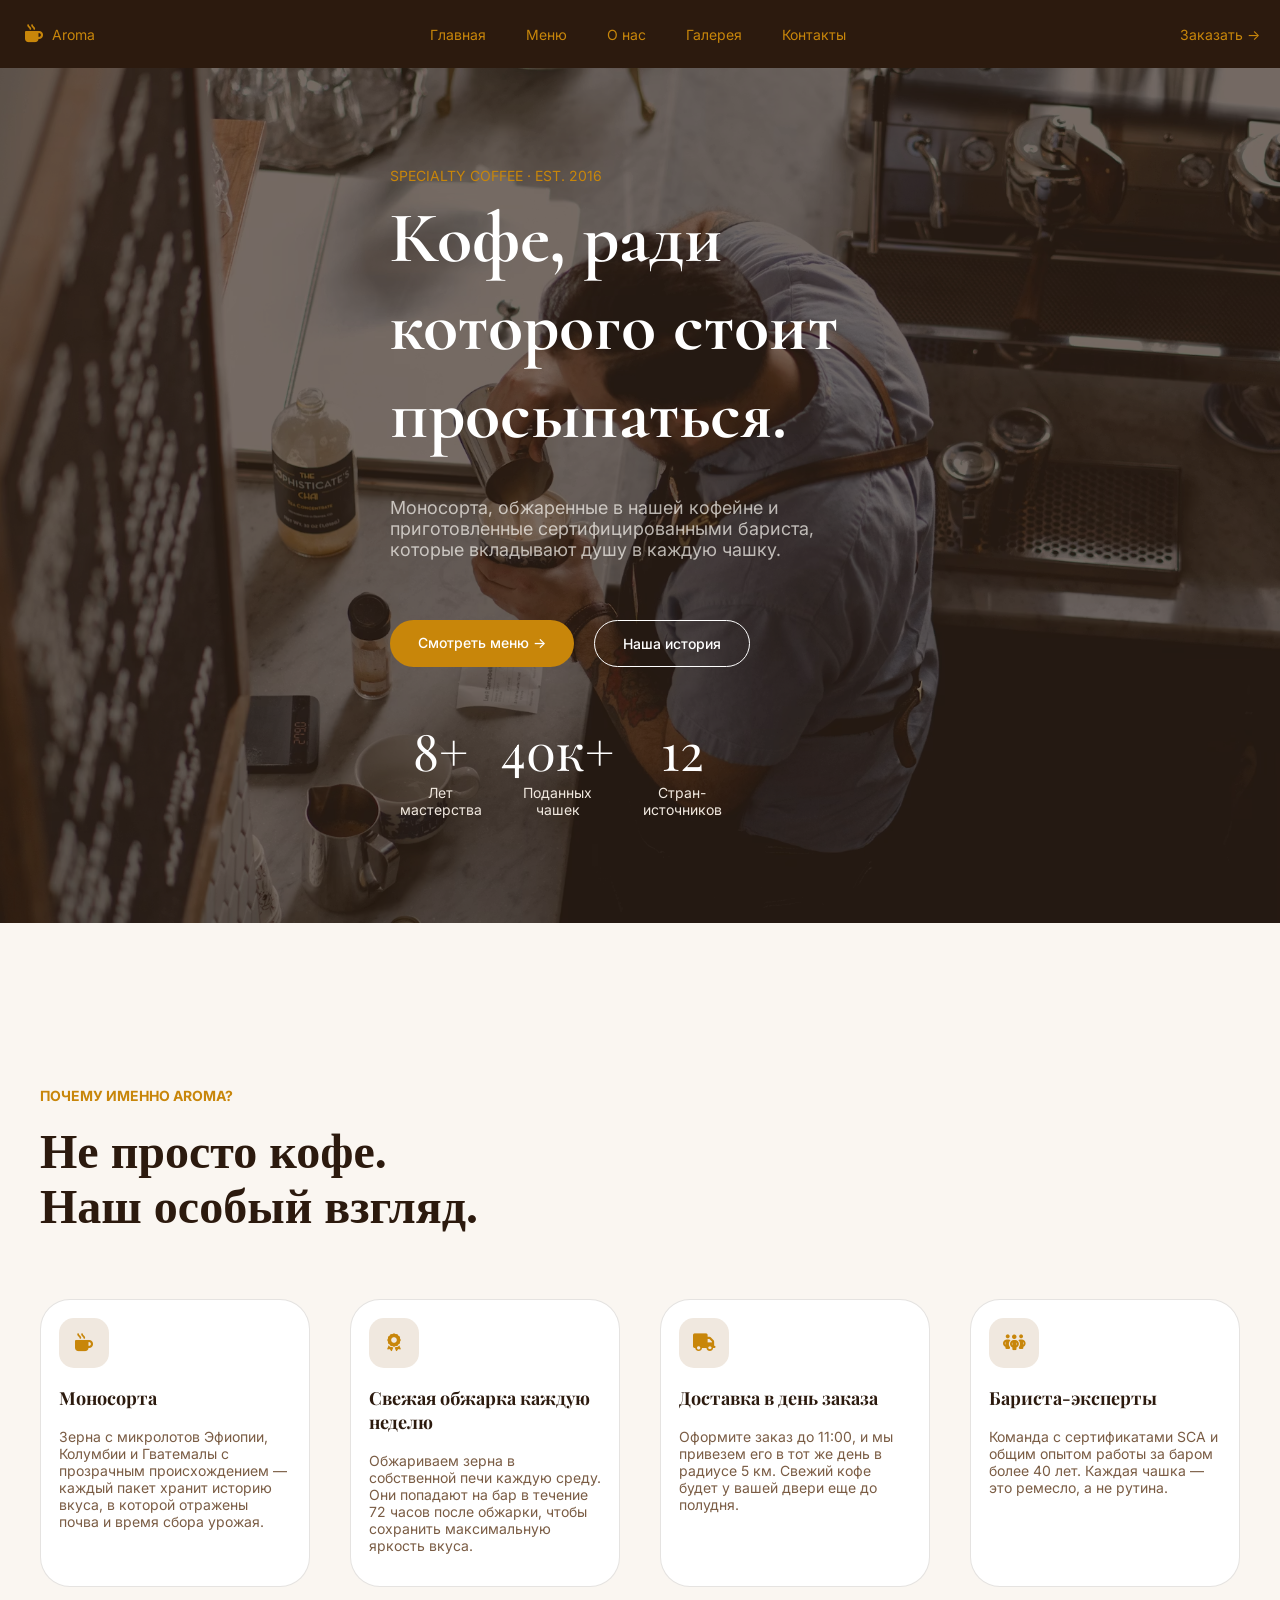
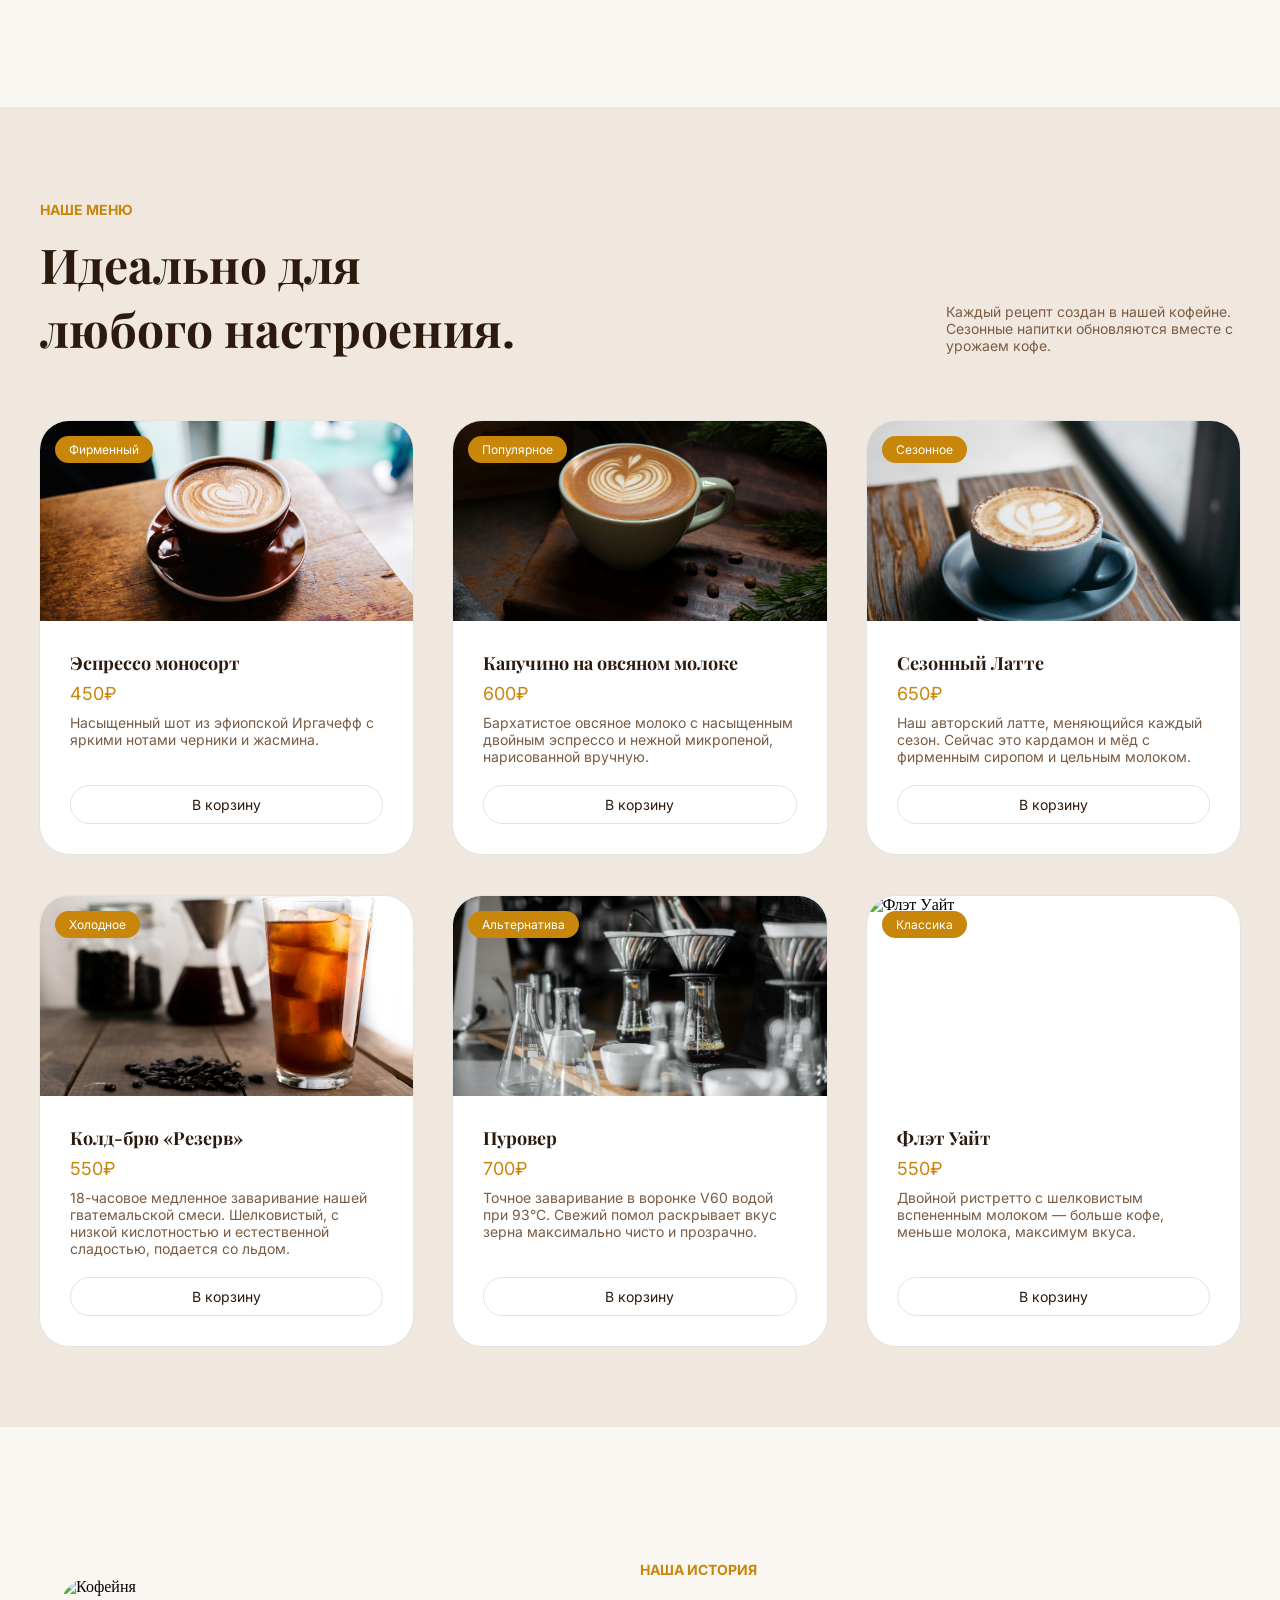
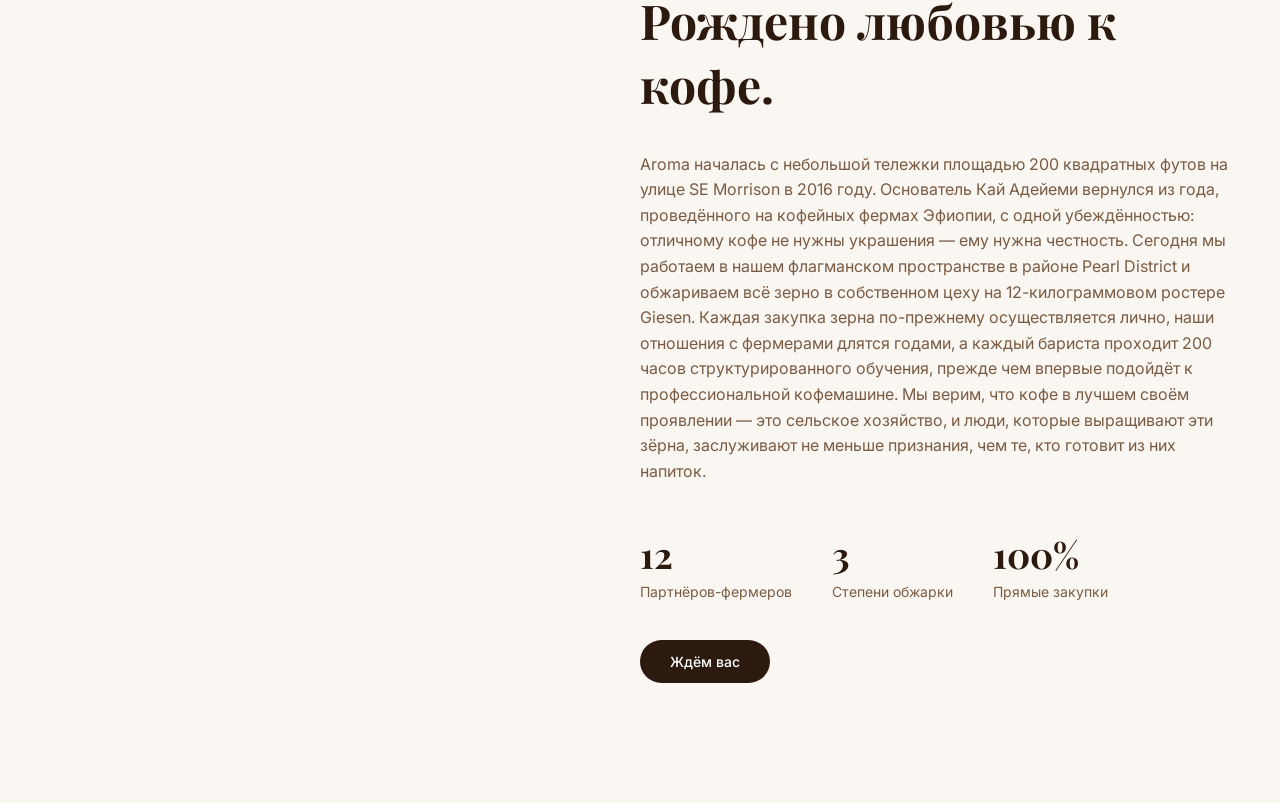
==== module-1-landing/index.html @ 9a6e432a "feat: добавить секцию 'Наша история' с фото кофейни и статистикой" ====
<!DOCTYPE html>
<html lang="ru">

<head>
    <meta charset="UTF-8">
    <meta name="viewport" content="width=device-width, initial-scale=1.0">
    <title>Aroma Coffee</title>
    <link rel="stylesheet" href="css/style.css">
    <link rel="stylesheet" href="https://cdnjs.cloudflare.com/ajax/libs/font-awesome/6.4.0/css/all.min.css">
</head>

<body>
    <header class="header">
        <div class="container">
            <div class="icone">
                <a href="#home" class="logo"><i class="fa-solid fa-mug-hot"> </i> Aroma</a>
            </div>
            <nav class="nav">
                <a href="#home">Главная</a>
                <a href="#menu">Меню</a>
                <a href="#about">О нас</a>
                <a href="#gallery">Галерея</a>
                <a href="#contact">Контакты</a>
            </nav>
            <a href="#order" class="btn">Заказать → </a>
        </div>
    </header>

    <section class="hero">
        <div class="hero_overlay"></div>
        <div class="hero_content">
            <p class="nomer">SPECIALTY COFFEE · EST. 2016</p>
            <h1 class="quote">Кофе, ради которого стоит просыпаться.</h1>
            <p class="history">Моносорта, обжаренные в нашей кофейне и приготовленные сертифицированными бариста,
                которые вкладывают душу в каждую чашку.</p>
            <div class="hero_buttons">
                <a href="#menu">Смотреть меню → </a>
                <a href="#about">Наша история</a>
            </div>
            <div class="hero_stats">
                <div class="stat_item">
                    <p class="stat_number">8+</p>
                    <p class="stat_text">Лет мастерства</p>
                </div>
                <div class="stat_item">
                    <p class="stat_number">40к+</p>
                    <p class="stat_text">Поданных чашек</p>
                </div>
                <div class="stat_item">
                    <p class="stat_number">12</p>
                    <p class="stat_text">Стран-источников</p>
                </div>
            </div>
        </div>
    </section>

    <section class="details">
        <div class="puns">
            <h3>Почему именно Aroma?</h3>
            <h1>Не просто кофе. Наш особый взгляд.</h1>
        </div>
        <div class="advantages">
            <div class="advantages_one">
                <div class="icon-wrapper">
                    <i class="fa-solid fa-mug-hot"></i>
                </div>
                <h3>Моносорта</h3>
                <p>Зерна с микролотов Эфиопии, Колумбии и Гватемалы с прозрачным происхождением — каждый пакет хранит
                    историю вкуса, в которой отражены почва и время сбора урожая.</p>
            </div>
            <div class="advantages_two">
                <div class="icon-wrapper">
                    <i class="fa-solid fa-award"></i>
                </div>
                <h3>Свежая обжарка каждую неделю</h3>
                <p>Обжариваем зерна в собственной печи каждую среду. Они попадают на бар в течение 72 часов после
                    обжарки, чтобы сохранить максимальную яркость вкуса.</p>
            </div>
            <div class="advantages_three">
                <div class="icon-wrapper">
                    <i class="fa-solid fa-truck"></i>
                </div>
                <h3>Доставка в день заказа</h3>
                <p>Оформите заказ до 11:00, и мы привезем его в тот же день в радиусе 5 км. Свежий кофе будет у вашей
                    двери еще до полудня.</p>
            </div>
            <div class="advantages_fourth">
                <div class="icon-wrapper">
                    <i class="fa-solid fa-people-group"></i>
                </div>
                <h3>Бариста-эксперты</h3>
                <p>Команда с сертификатами SCA и общим опытом работы за баром более 40 лет. Каждая чашка — это ремесло,
                    а не рутина.</p>
            </div>
        </div>
    </section>

    <section class="menu_section">
        <div class="menu_header">
            <div class="menu_title">
                <h3>Наше Меню</h3>
                <h1>Идеально для любого настроения.</h1>
            </div>
            <div class="menu_description">
                <p>Каждый рецепт создан в нашей кофейне. Сезонные напитки обновляются вместе с урожаем кофе.</p>
            </div>
        </div>

        <div class="menu_cards">
            <div class="menu_card">
                <div class="card_image">
                    <img src="images/jonas.jpg" alt="Эспрессо моносорт">
                    <span class="tag">Фирменный</span>
                </div>
                <div class="card_text">
                    <h3>Эспрессо моносорт</h3>
                    <p class="price">450₽</p>
                    <p class="description">Насыщенный шот из эфиопской Иргачефф с яркими нотами черники и жасмина.</p>
                    <button class="add-to-order">В корзину</button>
                </div>
            </div>

            <div class="menu_card">
                <div class="card_image">
                    <img src="images/unsplash.jpg" alt="Капучино на овсяном молоке">
                    <span class="tag">Популярное</span>
                </div>
                <div class="card_text">
                    <h3>Капучино на овсяном молоке</h3>
                    <p class="price">600₽</p>
                    <p class="description">Бархатистое овсяное молоко с насыщенным двойным эспрессо и нежной микропеной,
                        нарисованной вручную.</p>
                    <button class="add-to-order">В корзину</button>
                </div>
            </div>

            <div class="menu_card">
                <div class="card_image">
                    <img src="images/haydn-golden.jpg" alt="Латте">
                    <span class="tag">Сезонное</span>
                </div>
                <div class="card_text">
                    <h3>Сезонный Латте</h3>
                    <p class="price">650₽</p>
                    <p class="description">Наш авторский латте, меняющийся каждый сезон. Сейчас это кардамон и мёд с
                        фирменным сиропом и цельным молоком.</p>
                    <button class="add-to-order">В корзину</button>
                </div>
            </div>

            <div class="menu_card">
                <div class="card_image">
                    <img src="images/alexander-ross.jpg" alt="Колд-брю">
                    <span class="tag">Холодное</span>
                </div>
                <div class="card_text">
                    <h3>Колд-брю «Резерв»</h3>
                    <p class="price">550₽</p>
                    <p class="description">18-часовое медленное заваривание нашей гватемальской смеси. Шелковистый, с
                        низкой кислотностью и естественной сладостью, подается со льдом.</p>
                    <button class="add-to-order">В корзину</button>
                </div>
            </div>

            <div class="menu_card">
                <div class="card_image">
                    <img src="images/emma-waleij.jpg" alt="Пуровер">
                    <span class="tag">Альтернатива</span>
                </div>
                <div class="card_text">
                    <h3>Пуровер</h3>
                    <p class="price">700₽</p>
                    <p class="description">Точное заваривание в воронке V60 водой при 93°C. Свежий помол раскрывает вкус
                        зерна максимально чисто и прозрачно.</p>
                    <button class="add-to-order">В корзину</button>
                </div>
            </div>

            <div class="menu_card">
                <div class="card_image">
                    <img src="images/nathan-dumlao.jpg" alt="Флэт Уайт">
                    <span class="tag">Классика</span>
                </div>
                <div class="card_text">
                    <h3>Флэт Уайт</h3>
                    <p class="price">550₽</p>
                    <p class="description">Двойной ристретто с шелковистым вспененным молоком — больше кофе, меньше
                        молока, максимум вкуса.</p>
                    <button class="add-to-order">В корзину</button>
                </div>
            </div>
        </div>
    </section>
    <section class="about_us">
        <!-- Добавили обёртку container сюда -->
        <div class="container">
            <div class="coffee_shop_image">
                <img src="images/aurela.jpg" alt="Кофейня">
            </div>
            <div class="about_section">
                <div class="our_store">
                    <h3>Наша история</h3>
                    <h1>Рождено любовью к кофе.</h1>
                    <p>Aroma началась с небольшой тележки площадью 200 квадратных футов на улице SE Morrison в 2016
                        году. Основатель Кай Адейеми вернулся из года, проведённого на кофейных фермах Эфиопии, с одной
                        убеждённостью: отличному кофе не нужны украшения — ему нужна честность. Сегодня мы работаем в
                        нашем флагманском пространстве в районе Pearl District и обжариваем всё зерно в собственном цеху
                        на 12-килограммовом ростере Giesen. Каждая закупка зерна по-прежнему осуществляется лично, наши
                        отношения с фермерами длятся годами, а каждый бариста проходит 200 часов структурированного
                        обучения, прежде чем впервые подойдёт к профессиональной кофемашине. Мы верим, что кофе в лучшем
                        своём проявлении — это сельское хозяйство, и люди, которые выращивают эти зёрна, заслуживают не
                        меньше признания, чем те, кто готовит из них напиток.</p>
                </div>
                <div class="our_features">
                    <div class="features">
                        <p>12</p>
                        <p>Партнёров-фермеров</p>
                    </div>
                    <div class="features">
                        <p>3</p>
                        <p>Степени обжарки</p>
                    </div>
                    <div class="features">
                        <p>100%</p>
                        <p>Прямые закупки</p>
                    </div>
                </div>
                <div class="button_about">
                    <a href="#about">Ждём вас</a>
                </div>
            </div>
        </div> <!-- Закрыли container -->
    </section>
</body>

</html>
---- module-1-landing/css/style.css ----
@import url('https://fonts.googleapis.com/css2?family=Cormorant:wght@400;600;700&family=Inter:wght@400;500;600&family=Playfair+Display:wght@400;500;600;700&display=swap');

body {
    margin: 0;
}

.header {
    position: sticky;
    width: 100%;
    z-index: 10;
    top: 0;
    background-color: #2C1A0E;
}

.container {
    display: flex;
    justify-content: space-between;
    align-items: center;
    padding: 20px;
}

.container a {
    color: #C8860A;
    text-decoration: none;
    font-family: 'Inter';
    font-size: 14px;
}

.nav {
    display: flex;
    gap: 40px;
}


.hero {
    background-image: url('../images/hero-barista_1.jpeg');
    display: flex;
    background-size: cover;
    background-position: center;
    height: 95vh;
    min-height: 700px;
    background-repeat: no-repeat;
    z-index: 0;
    position: relative;
    justify-content: center;
    align-items: center;
}


.hero_overlay {
    position: absolute;
    width: 100%;
    height: 100%;
    z-index: 1;
    left: 0;
    top: 0;
    background-color: rgba(44, 26, 14, 0.6);
}

.hero_content {
    display: flex;
    align-items: flex-start;
    padding: 0;
    margin: 0;
    flex-direction: column;
    text-align: left;
    justify-content: center;
    max-width: 500px;
    margin-top: -20px;
}

.fa-solid {
    font-size: 18px;
    margin: 5px;
}


.quote {
    color: #FFFFFF;
    z-index: 2;
    font-size: 72px;
    font-family: 'Cormorant', serif;
}

.nomer {
    color: #C8860A;
    z-index: 3;
    display: flex;
    align-self: flex-start;
    width: 100%;
    text-align: left;
    margin-bottom: -50px;
    font-size: 14px;
    font-family: 'Inter';
}

.history {
    color: rgba(250, 246, 241, 0.7);
    z-index: 4;
    font-size: 18px;
    margin-bottom: 50px;
    margin-top: -20px;
    font-family: 'Inter', serif;
}

.hero_buttons a {
    font-family: 'Inter', sans-serif;
    font-size: 14px;
    font-weight: 500;
    padding: 14px 28px;
    text-decoration: none;
    color: #FFFFFF;
    background-color: #C8860A;
    border-radius: 25px;
    display: inline-block;
}

.hero_buttons a:last-child {
    background-color: transparent;
    border: 1px solid #FFFFFF;
}

.hero_buttons {
    z-index: 5;
    justify-content: center;
    display: flex;
    gap: 20px;
    margin-top: 10px;
}

.hero_stats {
    display: flex;
    gap: 10px;
    margin-top: 50px;
    width: 350px;
    color: #FFFFFF;
    z-index: 6;
}

.hero_stats p {
    margin: 0px;
    text-align: center;
}

.stat_number {
    font-size: 50px;
    font-family: 'Playfair Display', serif;
}

.stat_text {
    font-size: 14px;
    font-family: 'Inter', serif;
    color: #F0E8DF;
}

.advantages {
    display: flex;
    flex-direction: row;
    gap: 40px;
    max-width: 1200px;
    width: 100%;
}

.puns {
    display: flex;
    flex-direction: column;
    max-width: 1200px;
    width: 100%;
    margin-bottom: 25px;
    margin-top: 30px;
}

.details {
    display: flex;
    flex-direction: column;
    align-items: center;
    padding: 120px 40px;
    background-color: #FAF6F1;
}

.puns h3 {
    color: #C8860A;
    font-size: 14px;
    margin-bottom: -20px;
    font-family: 'Inter';
    text-transform: uppercase;
}

.puns h1 {
    color: #2C1A0E;
    font-size: 48px;
    width: 450px;
}

.advantages_one h3,
.advantages_two h3,
.advantages_three h3,
.advantages_fourth h3 {
    font-size: 18px;
    color: #2C1A0E;
    font-family: 'Playfair Display';
}

.advantages_one,
.advantages_two,
.advantages_three,
.advantages_fourth {
    flex: 1;
    min-width: 200px;
    background-color: #FFFFFF;
    border-radius: 30px;
    padding: 18px;
    text-align: start;
    border: 1px solid #2c1a0e1f;
}

.advantages_one p,
.advantages_two p,
.advantages_three p,
.advantages_fourth p {
    font-size: 14px;
    font-family: 'Inter';
    color: #7A5C44;
}

.icon-wrapper {
    color: #C8860A;
    background-color: #F0E8DF;
    padding: 15px;
    border-radius: 15px;
    width: 20px;
    height: 20px;
    display: flex;
    justify-content: center;
    align-items: center;
}

.menu_section {
    display: flex;
    flex-direction: column;
    padding: 80px 20px;
    align-items: center;
    background-color: #F0E8DF;
}

.menu_header {
    display: flex;
    justify-content: space-between;
    max-width: 1200px;
    width: 100%;
    margin-bottom: 60px;
}

.menu_title {
    display: flex;
    flex-direction: column;
    width: 500px;
}

.menu_title h3 {
    color: #C8860A;
    font-size: 14px;
    font-family: 'Inter';
    text-transform: uppercase;
}

.menu_title h1 {
    font-size: 48px;
    color: #2C1A0E;
    font-family: 'Playfair Display';
    margin: 0px;
}

.menu_description {
    display: flex;
    width: 300px;
    align-items: end;
}

.menu_description p {
    color: #7A5C44;
    font-family: 'Inter';
    font-size: 14px;
    margin: 6px;
}

.menu_cards {
    display: grid;
    grid-template-columns: repeat(3, 1fr);
    max-width: 1200px;
    width: 100%;
    gap: 40px;
    justify-items: center;
}

.menu_card {
    display: flex;
    flex-direction: column;
    background-color: #FFFFFF;
    border: 1px solid #2c1a0e1f;
    padding: 0px;
    width: 100%;
    border-radius: 30px;
    overflow: hidden;/
}

.menu_card h3 {
    font-family: 'Playfair Display';
    font-size: 18px;
    color: #2C1A0E;
    margin: 0 0 8px 0;
}

.price {
    font-size: 18px;
    font-family: 'Inter';
    color: #C8860A;
    margin: 0 0 10px 0;
}

.description {
    font-family: 'Inter';
    font-size: 14px;
    color: #7A5C44;
    width: 100%;
    flex: 1;
    margin: 0 0 20px 0;
}

.add-to-order {
    font-size: 14px;
    font-family: 'Inter';
    color: #2C1A0E;
    background: none;
    border: 1px solid #2c1a0e1f;
    width: 100%;
    border-radius: 50px;
    padding: 10px 10px;
    align-self: center;
    cursor: pointer;
}

.card_image {
    position: relative;
    height: 200px;
    width: 100%;
    overflow: hidden;
}

.card_image img {
    width: 100%;
    height: 100%;
    object-fit: cover;
    object-position: center 70%;
    display: block;
}

.card_text {
    display: flex;
    flex-direction: column;
    flex: 1;
    padding: 30px;
}

.tag {
    position: absolute;
    top: 15px;
    left: 15px;
    padding: 6px 14px;
    border-radius: 20px;
    font-size: 12px;
    font-family: 'Inter';
    color: #FFFFFF;
    background-color: #C8860A;
}

@media (max-width: 900px) {
    .menu_cards {
        grid-template-columns: repeat(2, 1fr);
    }
}

@media (max-width: 600px) {
    .menu_cards {
        grid-template-columns: 1fr;
    }
}

.coffee_shop_image {
    overflow: hidden;
    display: flex;
    width: auto;
    padding: 20px;
    align-items: center;
}

.coffee_shop_image img {
    width: 500px;
    height: 75vh;
    object-fit: cover;
    object-position: center;
    border-radius: 30px;
    overflow: hidden;
}

.about_us {
    width: 100%;
    background-color: #FAF6F1;
    padding: 120px 0;
}


.about_us .container {
    max-width: 1200px;
    width: 100%;
    margin: 0 auto;
    display: flex;
    justify-content: center;
    align-items: center;
    gap: 60px;
    padding: 0 20px; 
}

.coffee_shop_image {
    flex: 1; 
    max-width: 500px;
    display: flex;
    align-items: center;
}

.coffee_shop_image img {
    width: 100%;
    height: 75vh;
    object-fit: cover;
    object-position: center;
    border-radius: 30px;
    display: block;
}

.about_section {
    flex: 1;
    display: flex;
    flex-direction: column;
}

.our_store {
    display: flex;
    flex-direction: column;
}

.our_store h3 {
    color: #C8860A;
    font-size: 14px;
    font-family: 'Inter', sans-serif;
    text-transform: uppercase;
    margin-bottom: 10px; 
}

.our_store h1 {
    font-family: 'Playfair Display', serif;
    font-size: 48px;
    color: #2C1A0E;
    margin-top: 0;
    margin-bottom: 20px;
}

.our_store p {
    font-size: 16px;
    color: #7A5C44;
    font-family: 'Inter', sans-serif;
    line-height: 1.6; 
}

.our_features {
    display: flex;
    gap: 40px;
    margin-top: 30px;
}

.features p:first-child {
    color: #2C1A0E;
    font-size: 36px;
    font-family: 'Playfair Display', serif;
    margin: 0;
    font-weight: 700;
}

.features p:last-child {
    font-size: 14px;
    font-family: 'Inter', sans-serif;
    color: #7A5C44;
    margin: 5px 0 0 0;
}

/* 6. Кнопка */
.button_about {
    display: flex;
    margin-top: 40px;
    background-color: #2C1A0E;
    padding: 13px 30px; 
    border-radius: 50px;
    width: fit-content; 
    justify-content: center;
    transition: background-color 0.3s ease;
}

.button_about:hover {
    background-color: #C8860A;
}

.button_about a {
    text-decoration: none;
    color: #FFFFFF;
    font-family: 'Inter', sans-serif;
    font-size: 14px;
    font-weight: 500;
}

@media (max-width: 900px) {
    .about_us .container {
        flex-direction: column;
        gap: 40px;
    }

    .coffee_shop_image {
        max-width: 100%;
    }

    .coffee_shop_image img {
        height: 50vh; 
    }

    .our_store h1 {
        font-size: 36px;
    }

    .our_features {
        flex-wrap: wrap; 
    }
}
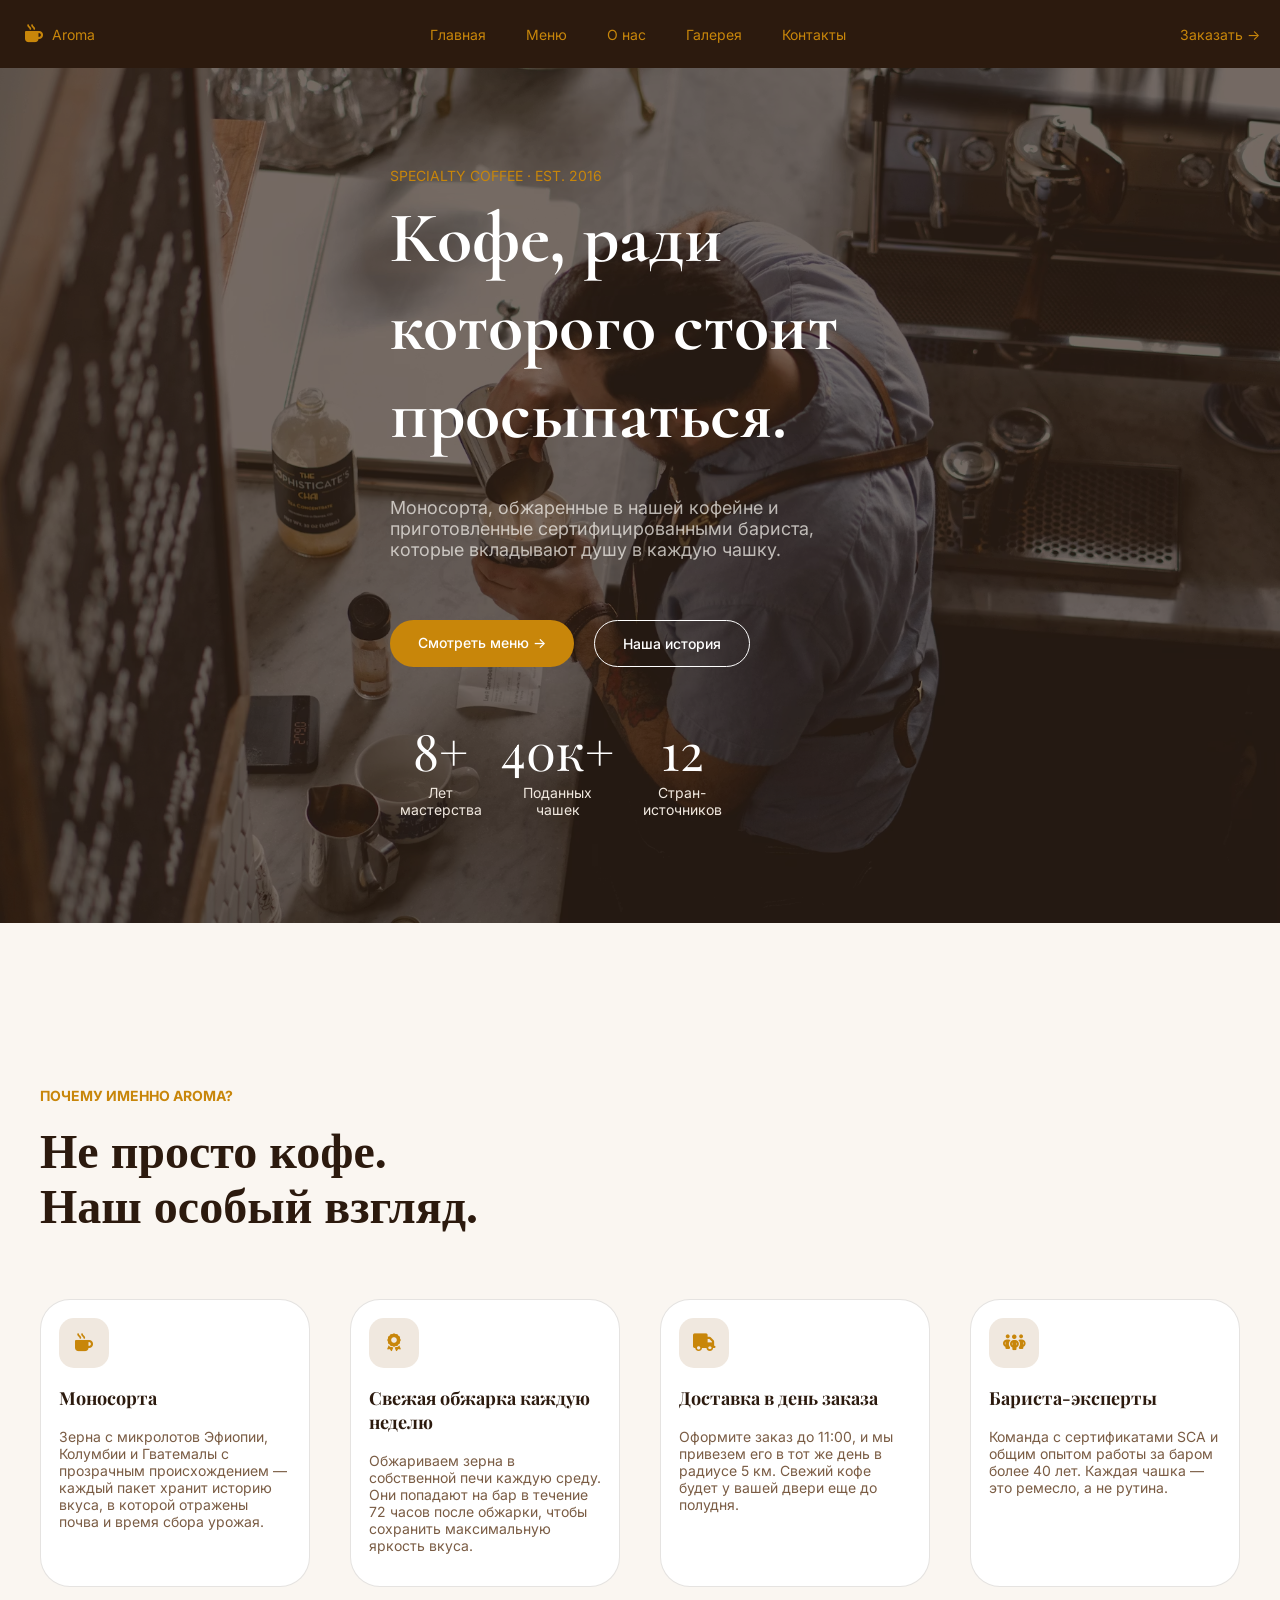
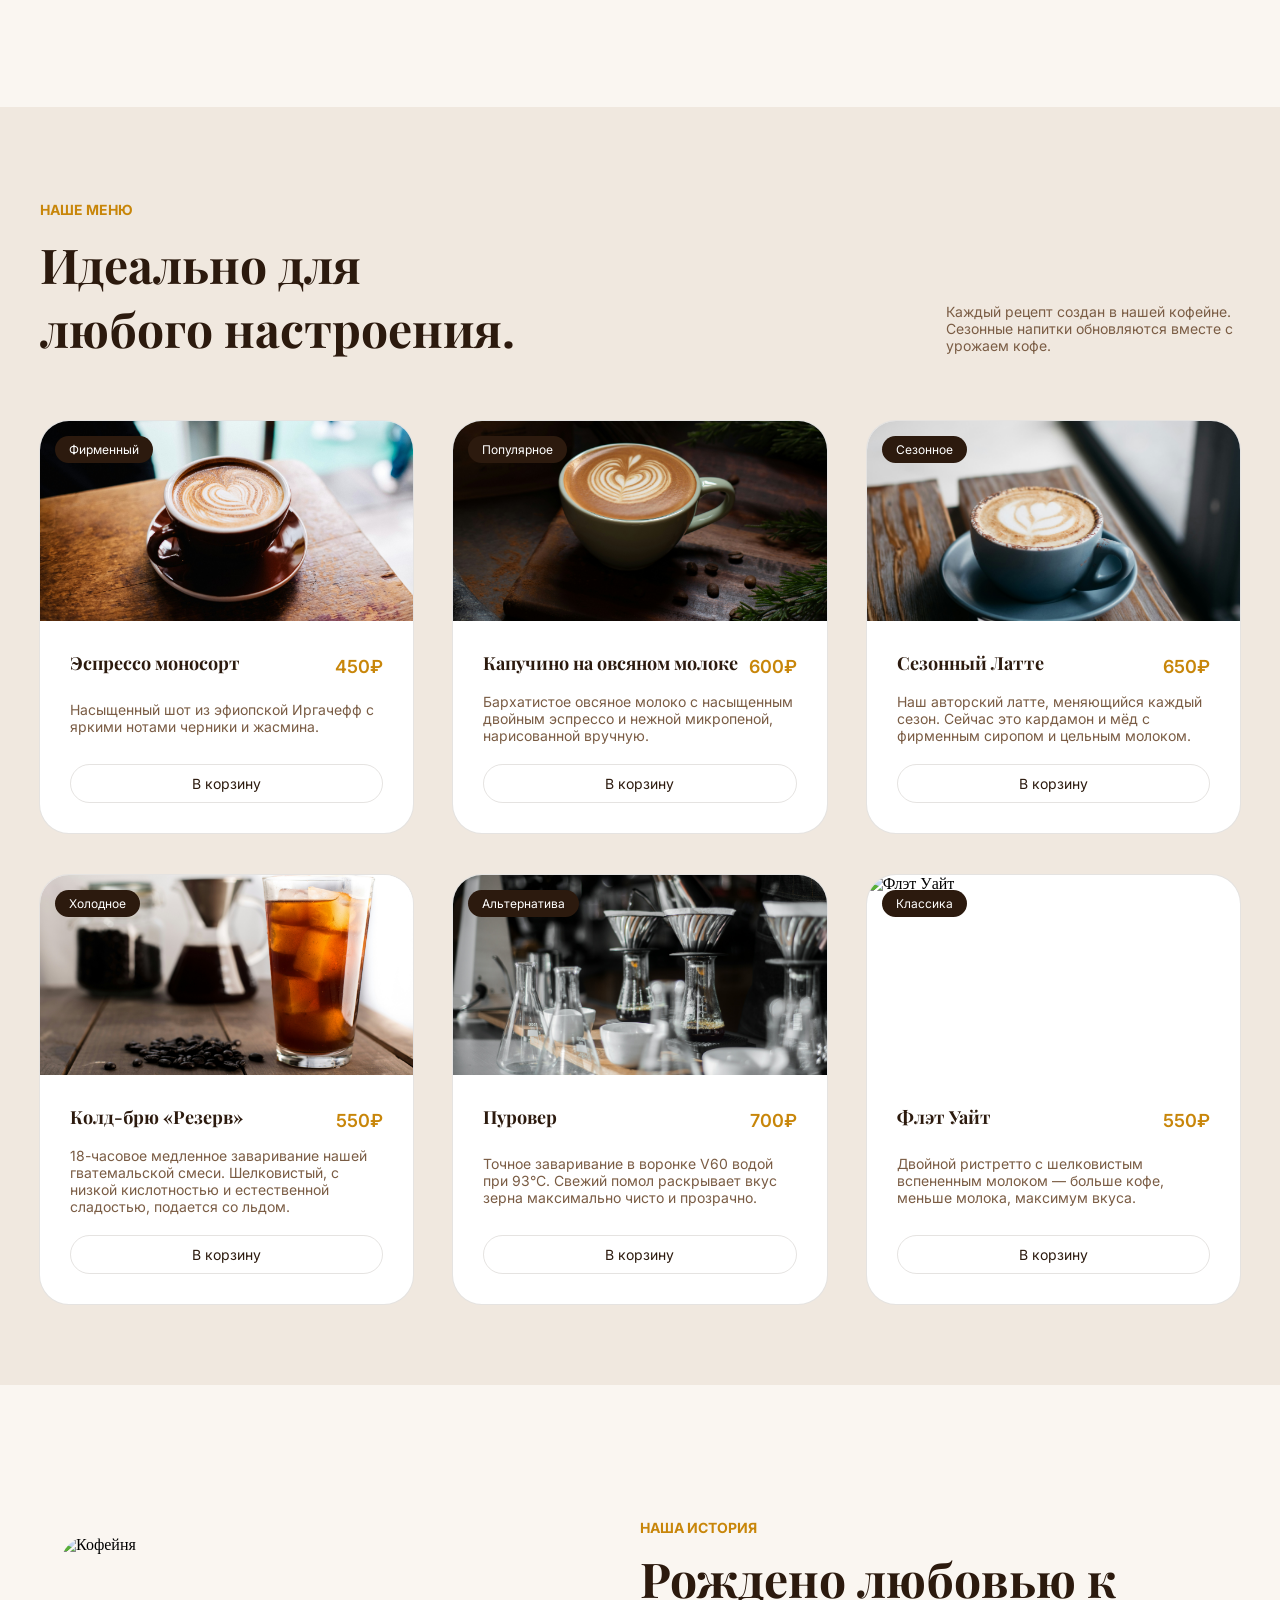
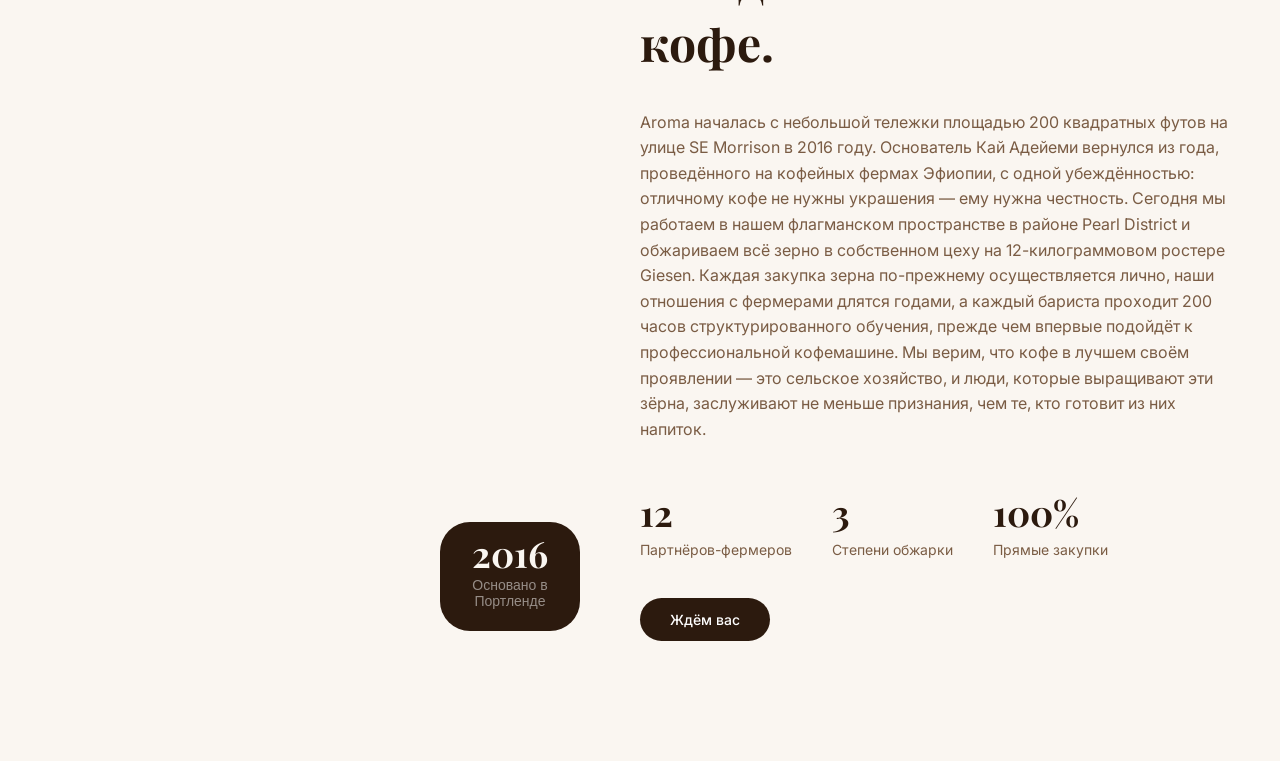
==== commit caf8cd23: "готовая секция our story" ====
--- a/module-1-landing/index.html
+++ b/module-1-landing/index.html
@@ -113,8 +113,10 @@
                     <span class="tag">Фирменный</span>
                 </div>
                 <div class="card_text">
-                    <h3>Эспрессо моносорт</h3>
-                    <p class="price">450₽</p>
+                    <div class="header_row">
+                        <h3>Эспрессо моносорт</h3>
+                        <p class="price">450₽</p>
+                    </div>
                     <p class="description">Насыщенный шот из эфиопской Иргачефф с яркими нотами черники и жасмина.</p>
                     <button class="add-to-order">В корзину</button>
                 </div>
@@ -126,8 +128,10 @@
                     <span class="tag">Популярное</span>
                 </div>
                 <div class="card_text">
-                    <h3>Капучино на овсяном молоке</h3>
-                    <p class="price">600₽</p>
+                    <div class="header_row">
+                        <h3>Капучино на овсяном молоке</h3>
+                        <p class="price">600₽</p>
+                    </div>
                     <p class="description">Бархатистое овсяное молоко с насыщенным двойным эспрессо и нежной микропеной,
                         нарисованной вручную.</p>
                     <button class="add-to-order">В корзину</button>
@@ -140,8 +144,10 @@
                     <span class="tag">Сезонное</span>
                 </div>
                 <div class="card_text">
-                    <h3>Сезонный Латте</h3>
-                    <p class="price">650₽</p>
+                    <div class="header_row">
+                        <h3>Сезонный Латте</h3>
+                        <p class="price">650₽</p>
+                    </div>
                     <p class="description">Наш авторский латте, меняющийся каждый сезон. Сейчас это кардамон и мёд с
                         фирменным сиропом и цельным молоком.</p>
                     <button class="add-to-order">В корзину</button>
@@ -154,8 +160,10 @@
                     <span class="tag">Холодное</span>
                 </div>
                 <div class="card_text">
-                    <h3>Колд-брю «Резерв»</h3>
-                    <p class="price">550₽</p>
+                    <div class="header_row">
+                        <h3>Колд-брю «Резерв»</h3>
+                        <p class="price">550₽</p>
+                    </div>
                     <p class="description">18-часовое медленное заваривание нашей гватемальской смеси. Шелковистый, с
                         низкой кислотностью и естественной сладостью, подается со льдом.</p>
                     <button class="add-to-order">В корзину</button>
@@ -168,8 +176,10 @@
                     <span class="tag">Альтернатива</span>
                 </div>
                 <div class="card_text">
-                    <h3>Пуровер</h3>
-                    <p class="price">700₽</p>
+                    <div class="header_row">
+                        <h3>Пуровер</h3>
+                        <p class="price">700₽</p>
+                    </div>
                     <p class="description">Точное заваривание в воронке V60 водой при 93°C. Свежий помол раскрывает вкус
                         зерна максимально чисто и прозрачно.</p>
                     <button class="add-to-order">В корзину</button>
@@ -182,8 +192,10 @@
                     <span class="tag">Классика</span>
                 </div>
                 <div class="card_text">
-                    <h3>Флэт Уайт</h3>
-                    <p class="price">550₽</p>
+                    <div class="header_row">
+                        <h3>Флэт Уайт</h3>
+                        <p class="price">550₽</p>
+                    </div>
                     <p class="description">Двойной ристретто с шелковистым вспененным молоком — больше кофе, меньше
                         молока, максимум вкуса.</p>
                     <button class="add-to-order">В корзину</button>
@@ -192,10 +204,13 @@
         </div>
     </section>
     <section class="about_us">
-        <!-- Добавили обёртку container сюда -->
         <div class="container">
             <div class="coffee_shop_image">
                 <img src="images/aurela.jpg" alt="Кофейня">
+                <div class="text_overlay">
+                    <h2>2016</h2>
+                    <p>Основано в Портленде</p>
+                </div>
             </div>
             <div class="about_section">
                 <div class="our_store">
@@ -229,7 +244,7 @@
                     <a href="#about">Ждём вас</a>
                 </div>
             </div>
-        </div> <!-- Закрыли container -->
+        </div>
     </section>
 </body>
 
--- a/module-1-landing/css/style.css
+++ b/module-1-landing/css/style.css
@@ -314,16 +314,29 @@
 .price {
     font-size: 18px;
     font-family: 'Inter';
-    color: #C8860A;
-    margin: 0 0 10px 0;
+    color: #C8860A; 
+    font-weight: 600;
+    margin: 0;
+    padding: 0; 
+    
+}
+
+.header_row {
+    display: flex;
+    justify-content: space-between;
+    margin-bottom: 10px;
+    align-items: center;
+    gap: 10px;
 }
 
 .description {
+    display: flex;
     font-family: 'Inter';
     font-size: 14px;
     color: #7A5C44;
     width: 100%;
     flex: 1;
+    align-items: center;
     margin: 0 0 20px 0;
 }
 
@@ -371,7 +384,7 @@
     font-size: 12px;
     font-family: 'Inter';
     color: #FFFFFF;
-    background-color: #C8860A;
+    background-color:#2C1A0E;
 }
 
 @media (max-width: 900px) {
@@ -418,14 +431,15 @@
     justify-content: center;
     align-items: center;
     gap: 60px;
-    padding: 0 20px; 
+    padding: 0 20px;
 }
 
 .coffee_shop_image {
-    flex: 1; 
+    flex: 1;
     max-width: 500px;
     display: flex;
     align-items: center;
+    position: relative;
 }
 
 .coffee_shop_image img {
@@ -453,7 +467,7 @@
     font-size: 14px;
     font-family: 'Inter', sans-serif;
     text-transform: uppercase;
-    margin-bottom: 10px; 
+    margin-bottom: 10px;
 }
 
 .our_store h1 {
@@ -468,7 +482,7 @@
     font-size: 16px;
     color: #7A5C44;
     font-family: 'Inter', sans-serif;
-    line-height: 1.6; 
+    line-height: 1.6;
 }
 
 .our_features {
@@ -497,9 +511,9 @@
     display: flex;
     margin-top: 40px;
     background-color: #2C1A0E;
-    padding: 13px 30px; 
+    padding: 13px 30px;
     border-radius: 50px;
-    width: fit-content; 
+    width: fit-content;
     justify-content: center;
     transition: background-color 0.3s ease;
 }
@@ -527,7 +541,7 @@
     }
 
     .coffee_shop_image img {
-        height: 50vh; 
+        height: 50vh;
     }
 
     .our_store h1 {
@@ -535,6 +549,34 @@
     }
 
     .our_features {
-        flex-wrap: wrap; 
-    }
-}+        flex-wrap: wrap;
+    }
+}
+
+.text_overlay {
+    background-color: #2C1A0E;
+    position: absolute;
+    padding: 7px;
+    border-radius: 30px;
+    left: 400px;
+    bottom: 0px;
+    text-align: center;
+    
+    
+}
+
+.text_overlay h2 {
+    margin: 0px 0px 0px 0px;
+    font-family: 'Playfair Display';
+    font-size: 36px;
+    color: #FAF6F1;
+}
+
+.text_overlay p {
+    margin: 0px 0px 15px 0px;
+    font-family: 'Irent',sans-serif;
+    font-size: 14px;
+    color: rgba(255, 255, 255, 0.5);
+    font-weight: 400;
+}
+
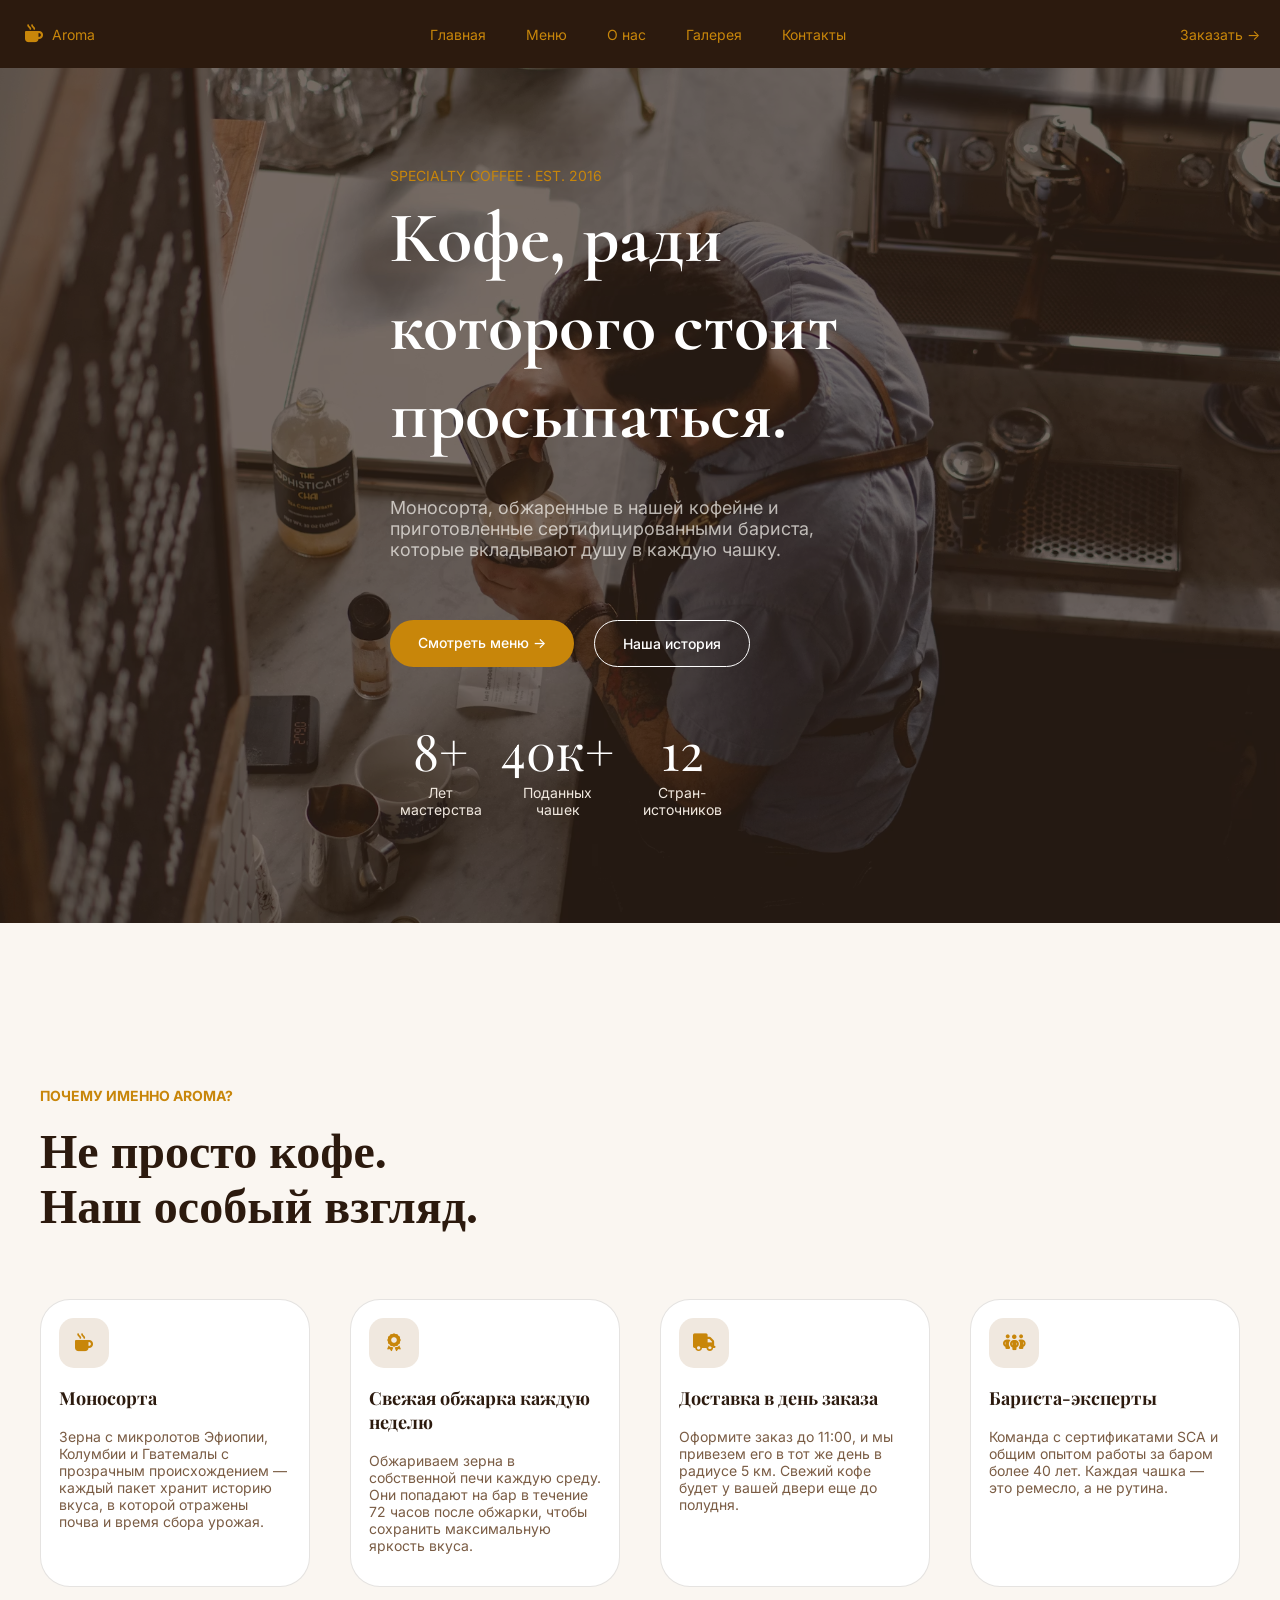
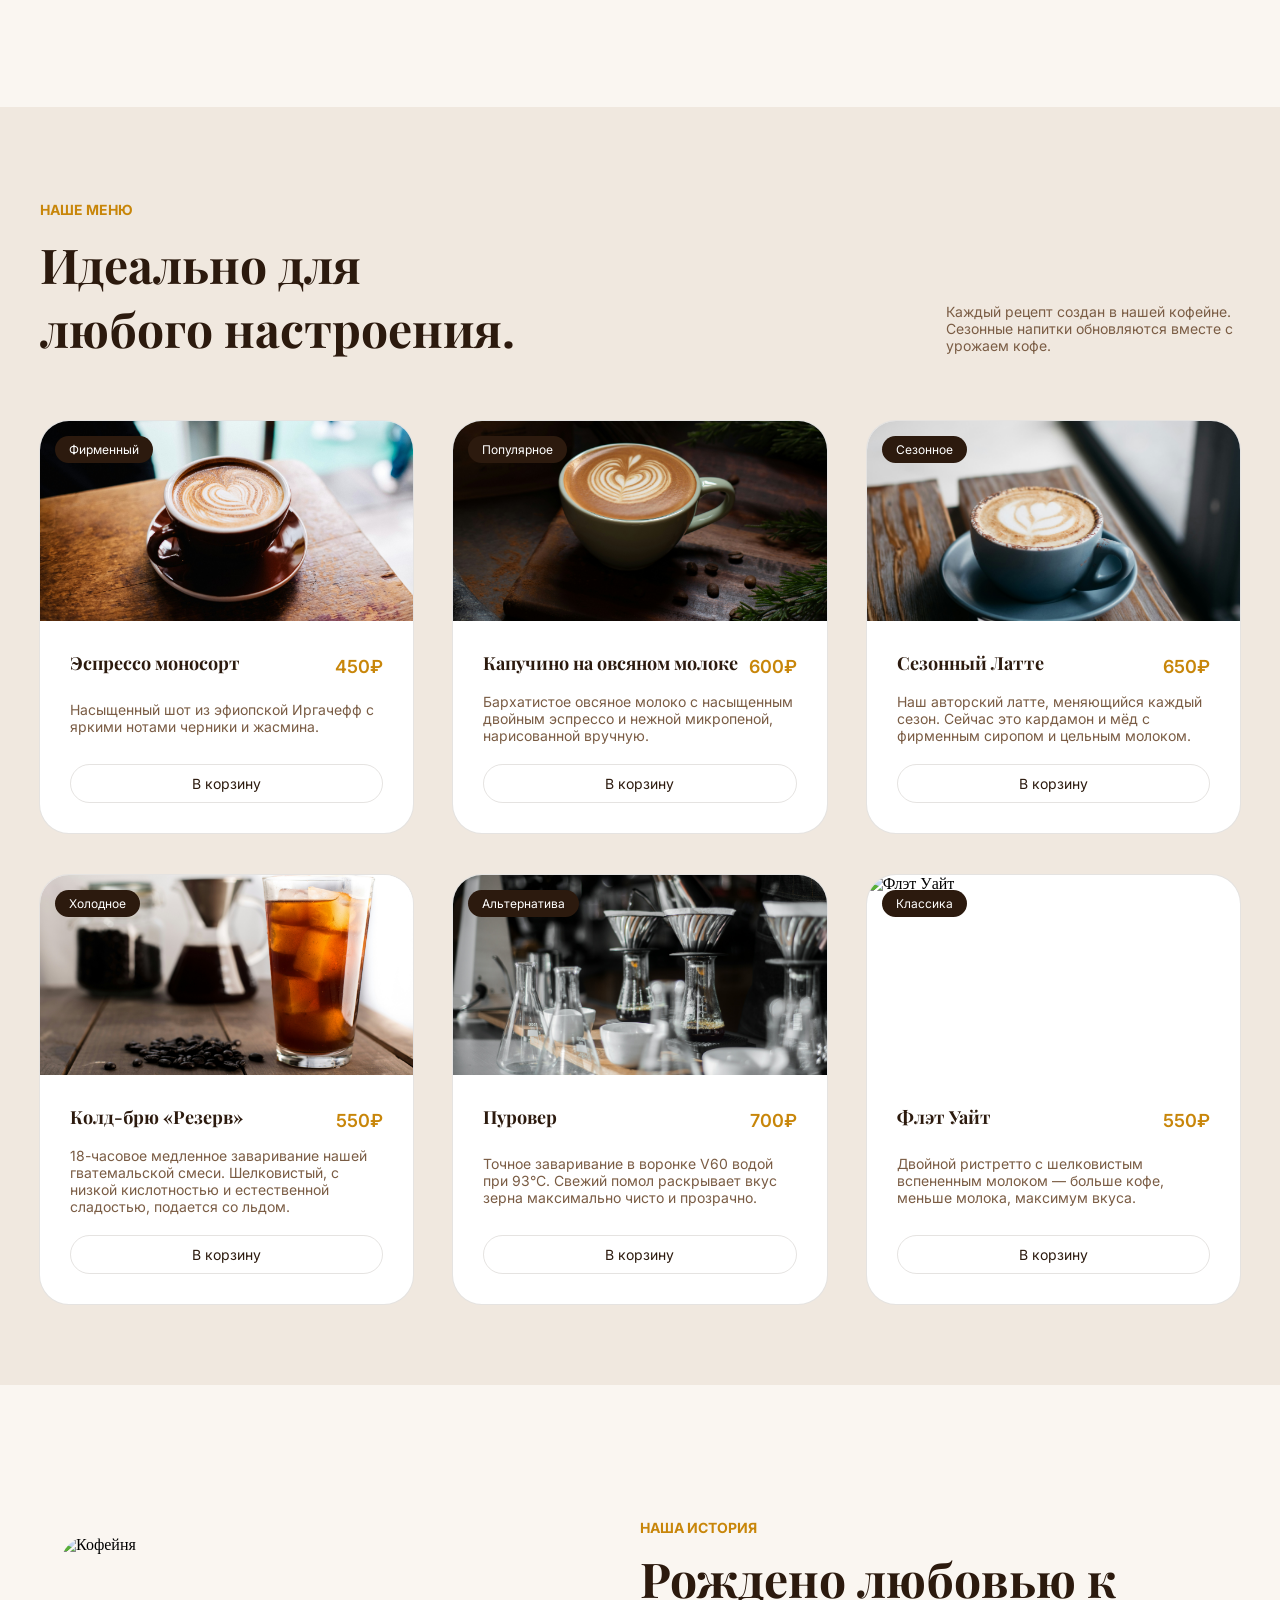
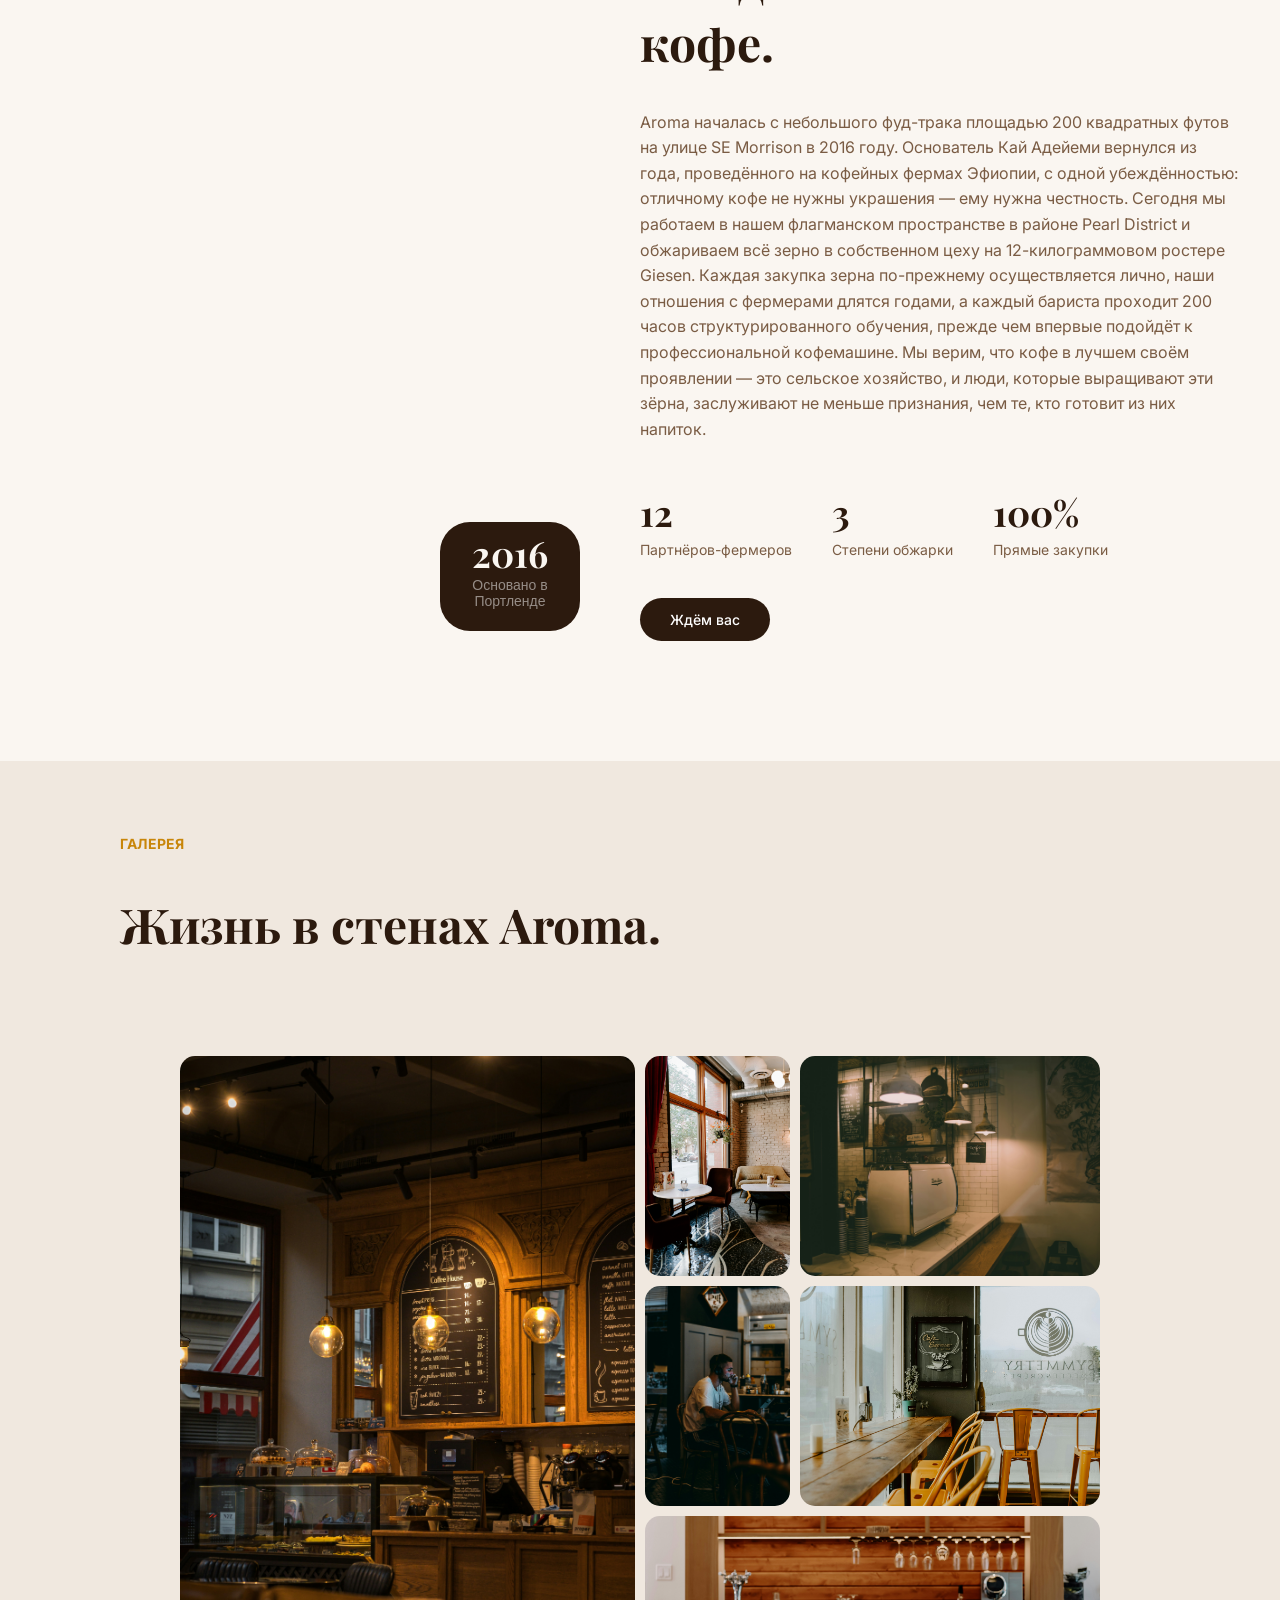
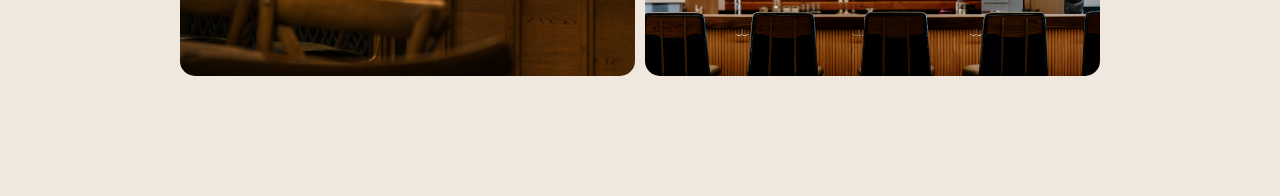
==== commit 04d64410: "новая секция галерея + адаптивность" ====
--- a/module-1-landing/index.html
+++ b/module-1-landing/index.html
@@ -216,7 +216,7 @@
                 <div class="our_store">
                     <h3>Наша история</h3>
                     <h1>Рождено любовью к кофе.</h1>
-                    <p>Aroma началась с небольшой тележки площадью 200 квадратных футов на улице SE Morrison в 2016
+                    <p>Aroma началась с небольшого фуд-трака площадью 200 квадратных футов на улице SE Morrison в 2016
                         году. Основатель Кай Адейеми вернулся из года, проведённого на кофейных фермах Эфиопии, с одной
                         убеждённостью: отличному кофе не нужны украшения — ему нужна честность. Сегодня мы работаем в
                         нашем флагманском пространстве в районе Pearl District и обжариваем всё зерно в собственном цеху
@@ -246,6 +246,40 @@
             </div>
         </div>
     </section>
+    <section class="gallery">
+        <div class="text_gallery">
+            <h3>Галерея</h3>
+            <h1>Жизнь в стенах Aroma.</h1>
+        </div>
+
+        <div class="section_gallery">
+
+            <div class="photo photo-main">
+                <img src="images/alexandra.jpg" alt="меню_кафе">
+            </div>
+
+            <div class="photo photo-a">
+                <img src="images/angela.jpg" alt="интерьер">
+            </div>
+
+            <div class="photo photo-b">
+                <img src="images/roman.jpg" alt="ресепшн">
+            </div>
+
+            <div class="photo photo-c">
+                <img src="images/pesce-huang-foU-1U-Hmpw-unsplash.jpg" alt="барная_стойка">
+            </div>
+
+            <div class="photo photo-d">
+                <img src="images/rene-porter-1t8go-nyVyE-unsplash.jpg" alt="столы">
+            </div>
+
+            <div class="photo photo-e">
+                <img src="images/guillaume.jpg" alt="интерьер_кофе">
+            </div>
+
+        </div>
+    </section>
 </body>
 
 </html>
--- a/module-1-landing/css/style.css
+++ b/module-1-landing/css/style.css
@@ -301,7 +301,7 @@
     padding: 0px;
     width: 100%;
     border-radius: 30px;
-    overflow: hidden;/
+    overflow: hidden;
 }
 
 .menu_card h3 {
@@ -314,11 +314,11 @@
 .price {
     font-size: 18px;
     font-family: 'Inter';
-    color: #C8860A; 
+    color: #C8860A;
     font-weight: 600;
     margin: 0;
-    padding: 0; 
-    
+    padding: 0;
+
 }
 
 .header_row {
@@ -384,7 +384,7 @@
     font-size: 12px;
     font-family: 'Inter';
     color: #FFFFFF;
-    background-color:#2C1A0E;
+    background-color: #2C1A0E;
 }
 
 @media (max-width: 900px) {
@@ -506,7 +506,6 @@
     margin: 5px 0 0 0;
 }
 
-/* 6. Кнопка */
 .button_about {
     display: flex;
     margin-top: 40px;
@@ -561,8 +560,8 @@
     left: 400px;
     bottom: 0px;
     text-align: center;
-    
-    
+
+
 }
 
 .text_overlay h2 {
@@ -574,9 +573,117 @@
 
 .text_overlay p {
     margin: 0px 0px 15px 0px;
-    font-family: 'Irent',sans-serif;
+    font-family: 'Irent', sans-serif;
     font-size: 14px;
     color: rgba(255, 255, 255, 0.5);
     font-weight: 400;
 }
 
+.gallery {
+    padding: 60px 120px;
+    background-color: #F0E8DF;
+}
+
+.text_gallery {
+    max-width: 1200px;
+    margin: 0 auto 40px;
+}
+
+.text_gallery h3 {
+    color: #C8860A;
+    font-family: 'Inter', sans-serif;
+    font-size: 14px;
+    text-transform: uppercase;
+}
+
+.text_gallery h1 {
+    font-size: 48px;
+    font-family: 'Playfair Display', serif;
+    color: #2C1A0E;
+}
+
+.section_gallery {
+    padding: 60px;
+    max-width: 1200px;
+    margin: 0 auto;
+
+    display: grid;
+
+    grid-template-columns: repeat(6, 1fr);
+
+    grid-template-rows: 220px 220px 160px;
+
+    gap: 10px;
+
+    grid-template-areas:
+        "main main main a    b    b"
+        "main main main c    d    d"
+        "main main main e    e    e";
+}
+
+.photo {
+    overflow: hidden;
+    border-radius: 15px;
+    transition: transform 2s cubic-bezier(0.25, 1, 0.5, 1);
+}
+
+.photo img:hover {
+    transform: scale(1.4)
+}
+
+.photo img {
+    width: 100%;
+    height: 100%;
+    object-fit: cover;
+    object-position: center;
+    display: block;
+}
+
+.photo-main {
+    grid-area: main;
+}
+
+.photo-a {
+    grid-area: a;
+}
+
+.photo-b {
+    grid-area: b;
+}
+
+.photo-c {
+    grid-area: c;
+}
+
+.photo-d {
+    grid-area: d;
+}
+
+.photo-e {
+    grid-area: e;
+}
+
+/* Адаптив: на узких экранах — одна колонка */
+@media (max-width: 700px) {
+    .gallery {
+        padding: 40px 20px;
+    }
+
+    .section_gallery {
+        grid-template-columns: 1fr 1fr;
+        grid-template-rows: auto;
+        grid-template-areas:
+            "main main"
+            "a    b"
+            "c    d"
+            "e    f";
+    }
+
+    .photo img {
+        height: 160px;
+    }
+}
+
+.photo-e img {
+    object-position: center 70%;
+}
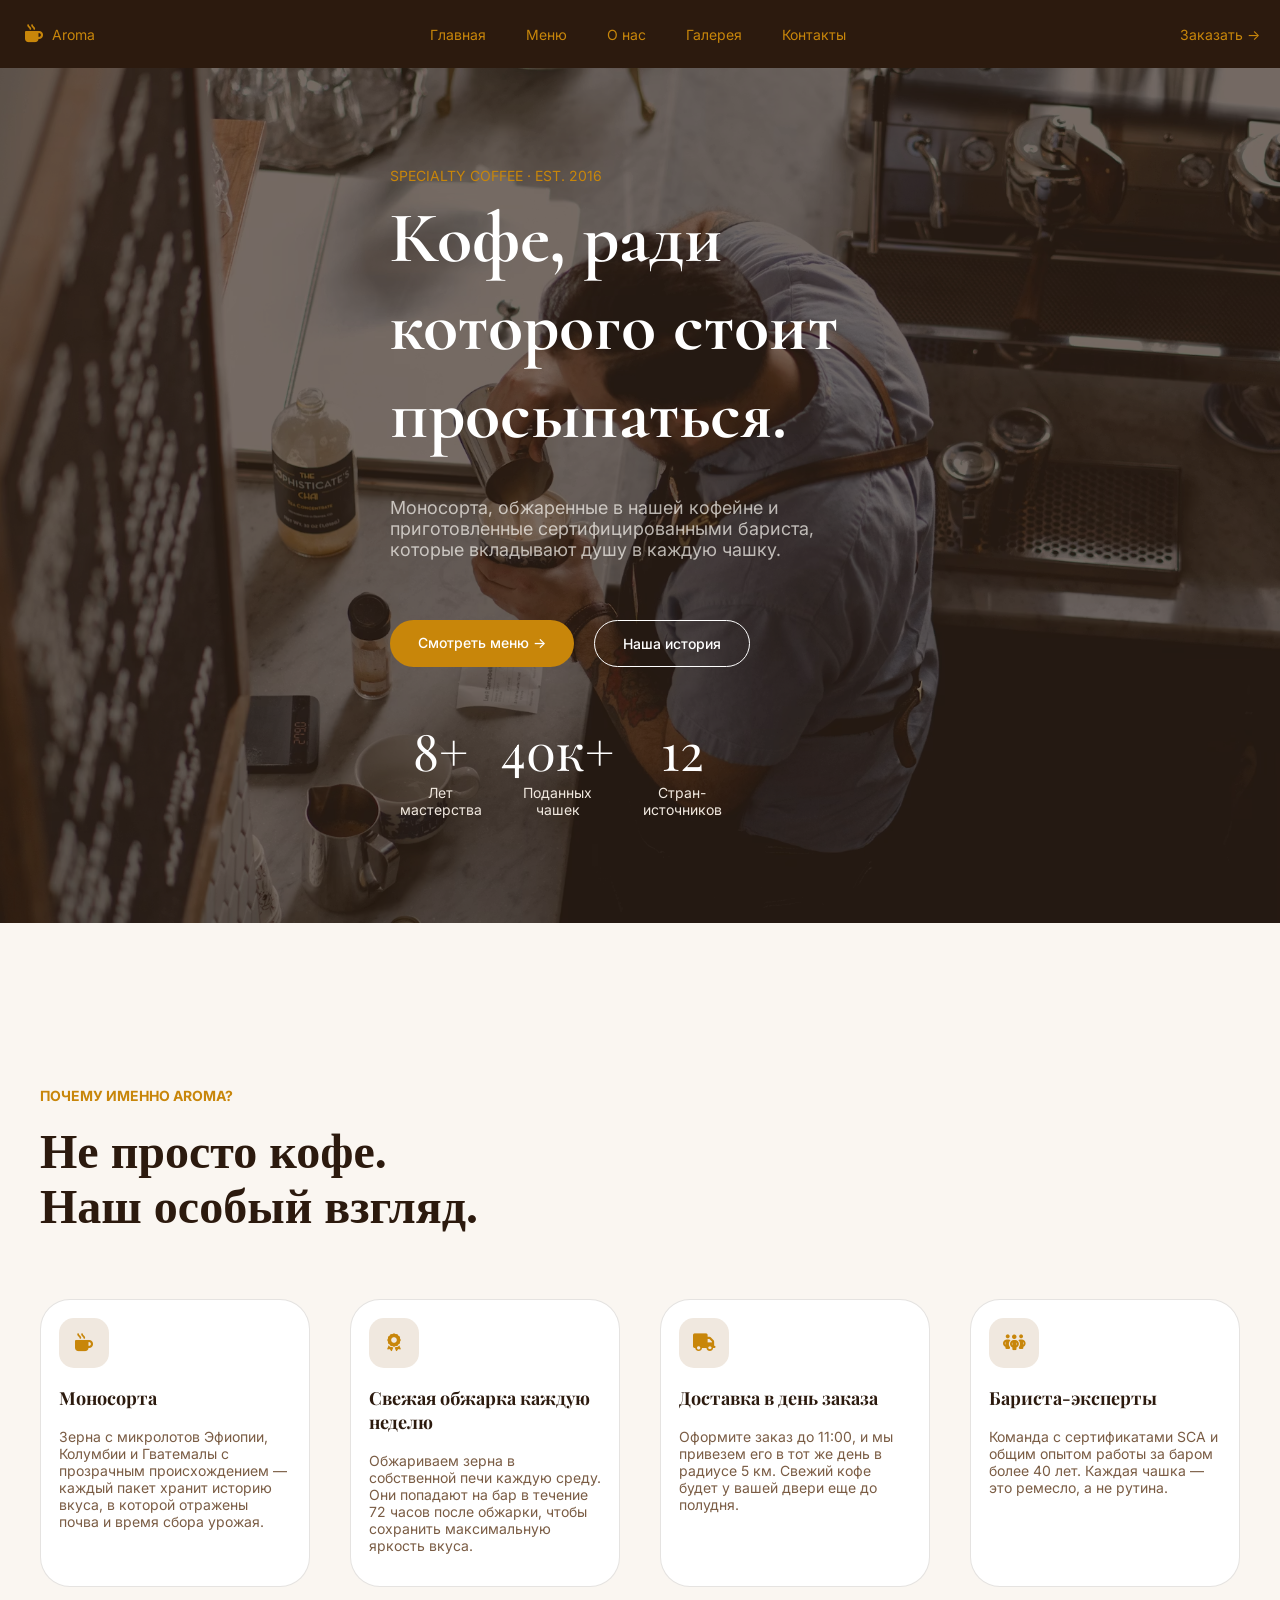
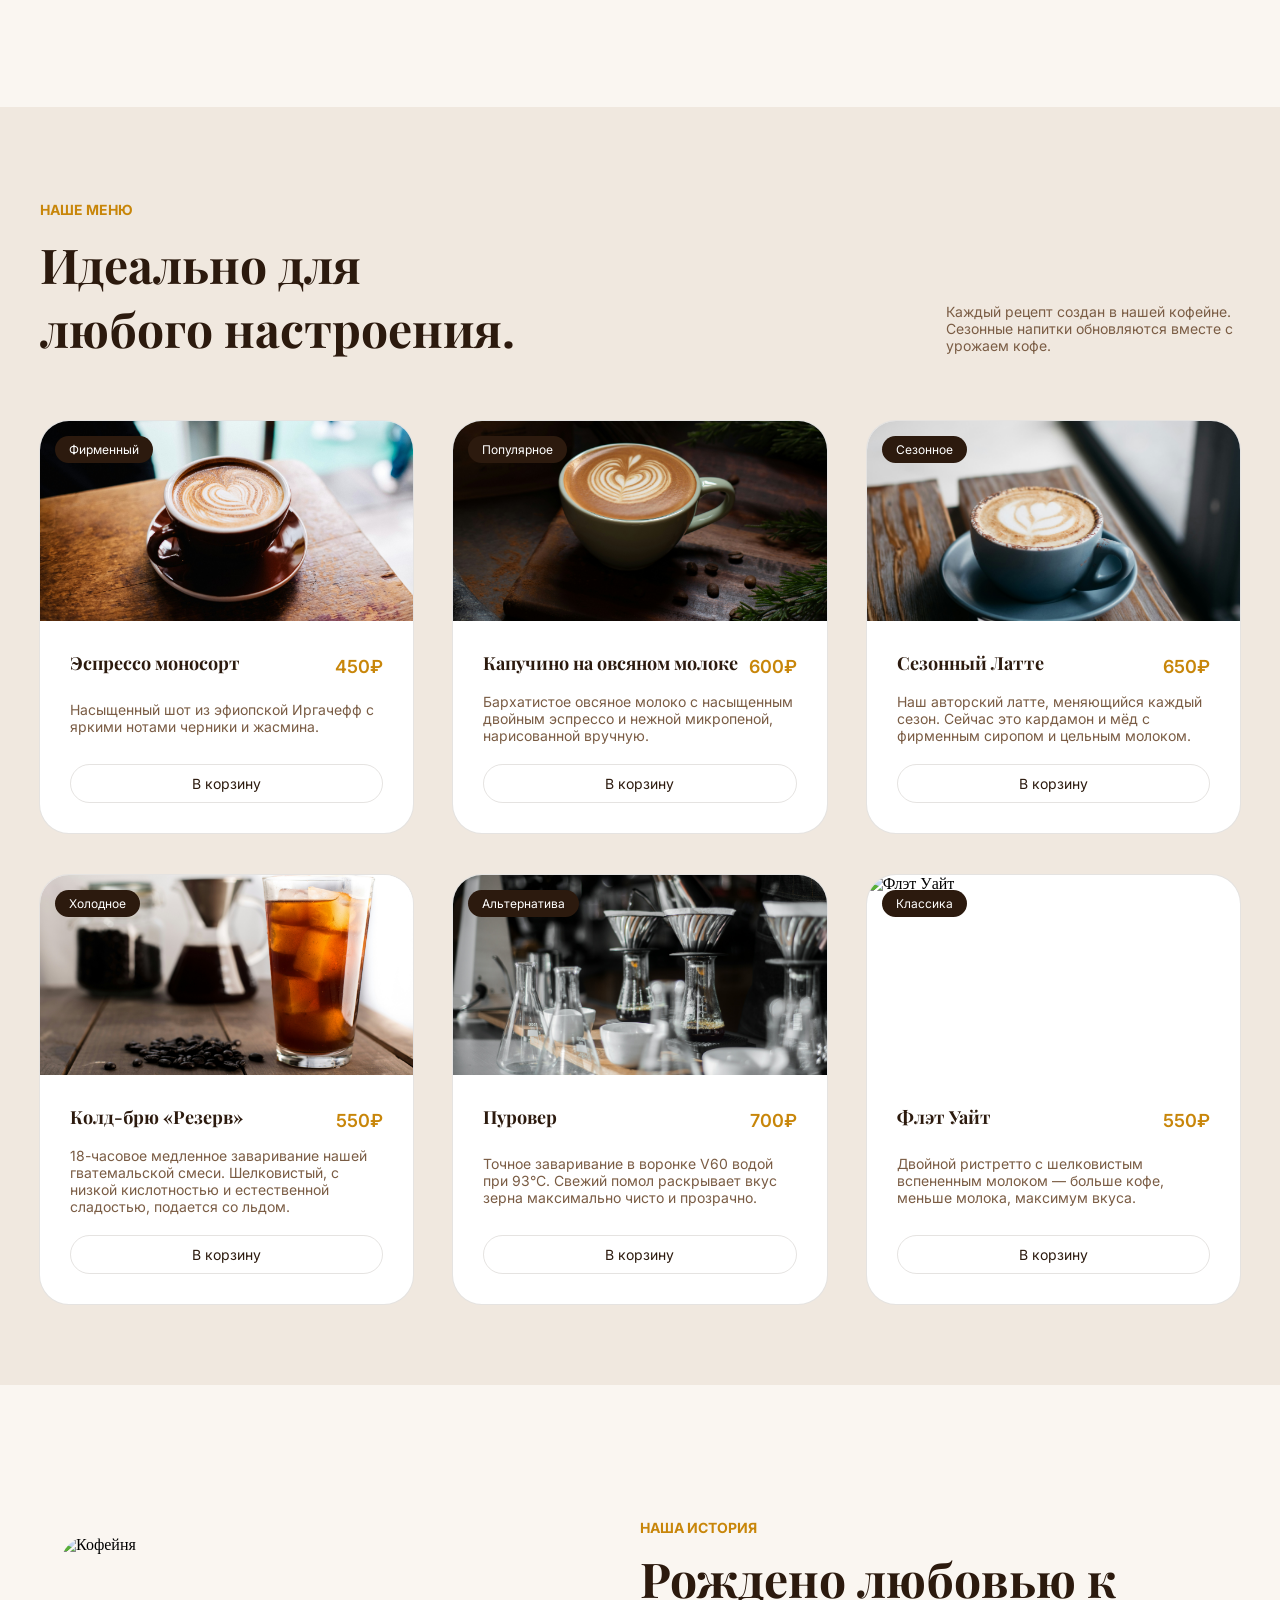
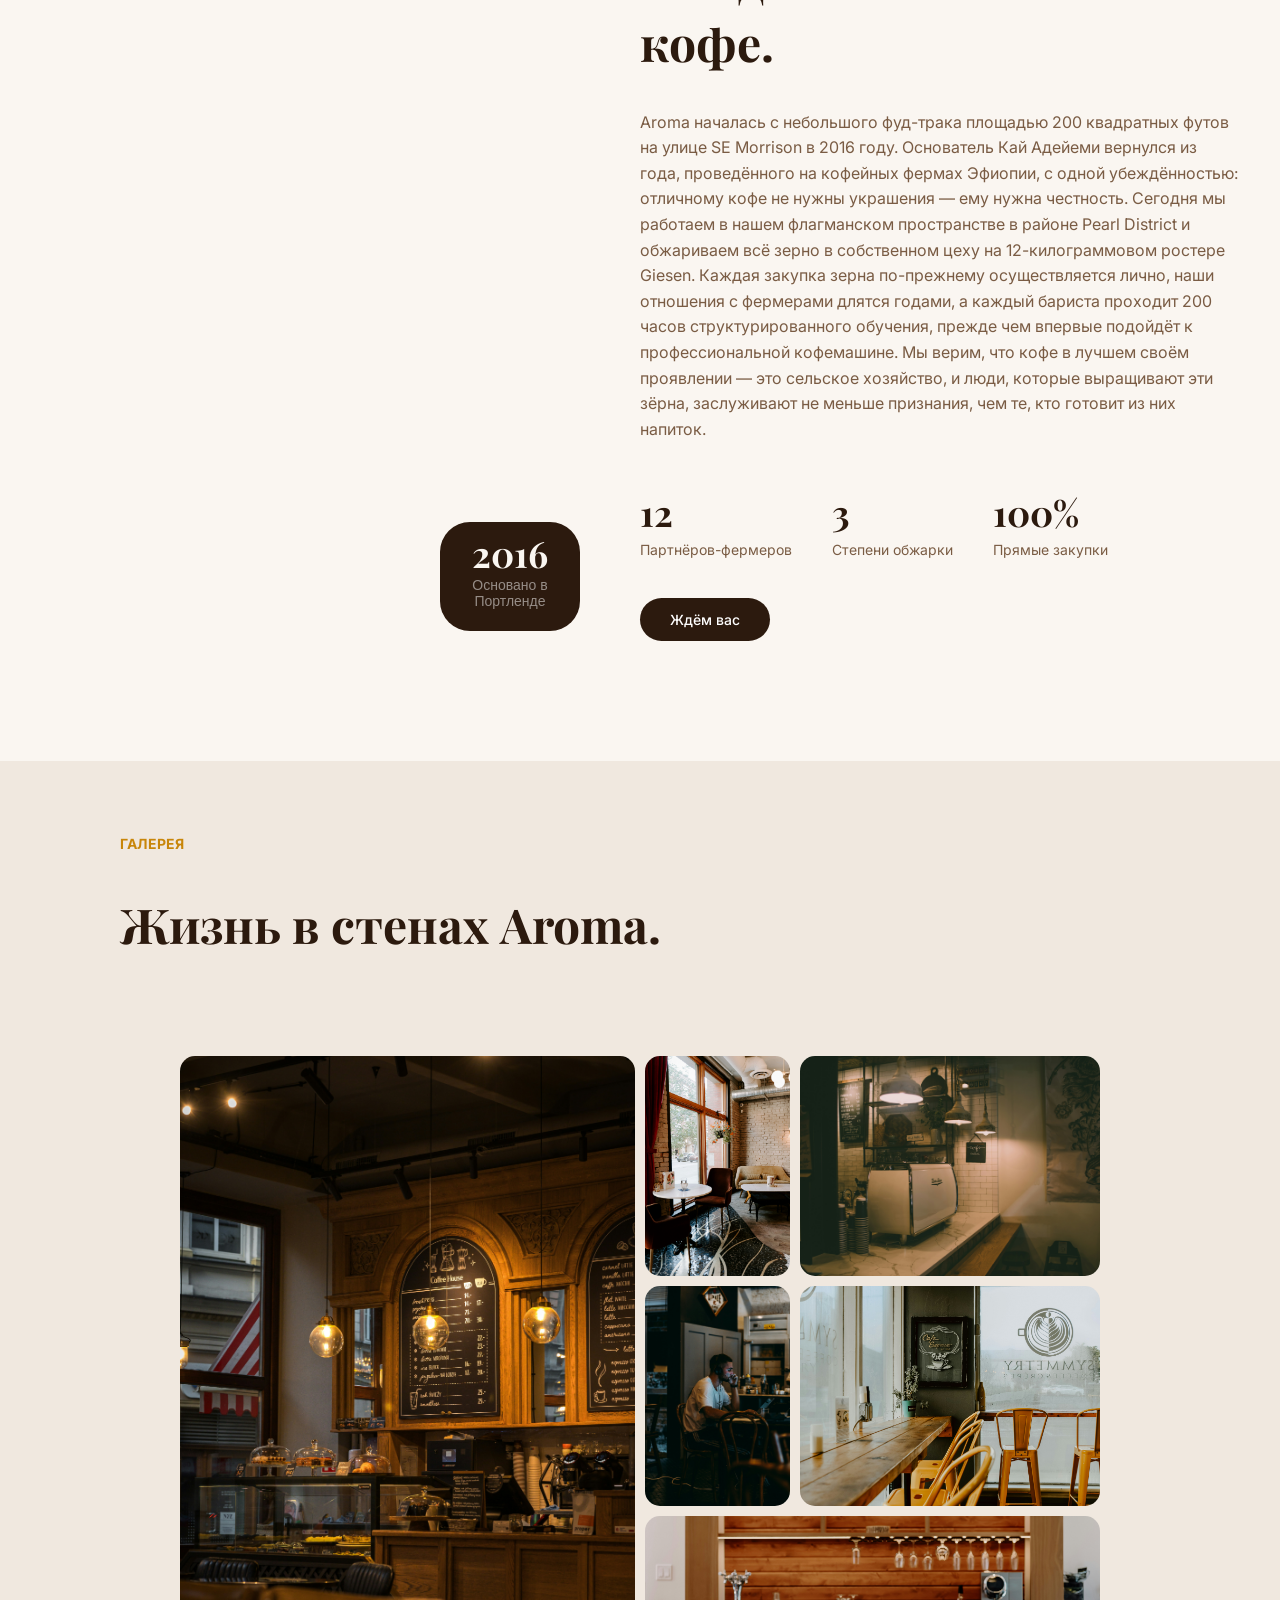
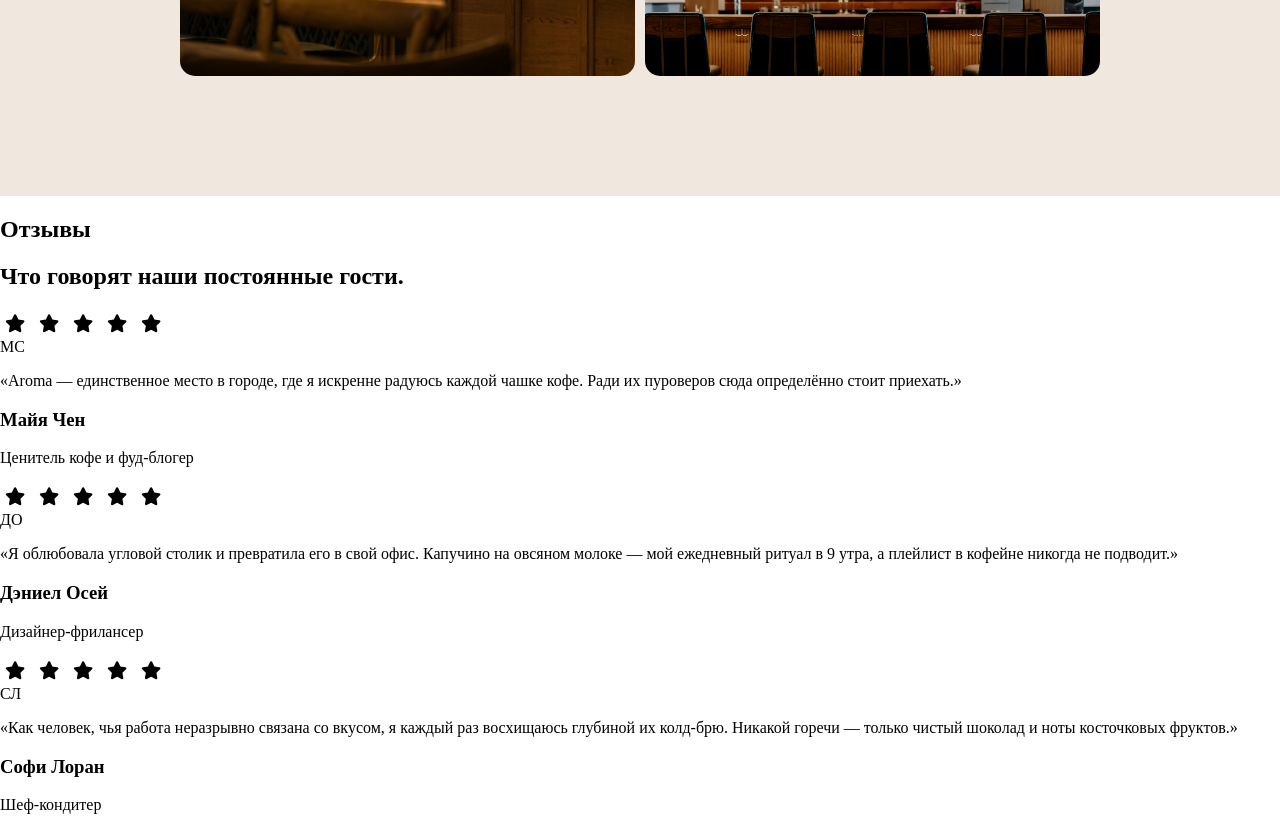
==== commit a9ce9ddf: "наметка для секции оценки пользователей" ====
--- a/module-1-landing/index.html
+++ b/module-1-landing/index.html
@@ -280,6 +280,66 @@
 
         </div>
     </section>
+    <section>
+        <div>
+            <h2>Отзывы</h2>
+            <h1>Что говорят наши постоянные гости.</h1>
+        </div>
+        <div class="reviews_users">
+            <div class="coment_users">
+                <div>
+                    <i class="fa-solid fa-star"></i>
+                    <i class="fa-solid fa-star"></i>
+                    <i class="fa-solid fa-star"></i>
+                    <i class="fa-solid fa-star"></i>
+                    <i class="fa-solid fa-star"></i>
+                </div>
+                <div class="name_users">MC</div>
+                <p>«Aroma — единственное место в городе, где я искренне радуюсь каждой чашке кофе. Ради их пуроверов
+                    сюда определённо стоит приехать.»</p>
+                <div class="info_users">
+                    <h3>Майя Чен</h3>
+                    <p>Ценитель кофе и фуд-блогер</p>
+                </div>
+            </div>
+        </div>
+        <div class="reviews_users">
+            <div>
+                <div>
+                    <i class="fa-solid fa-star"></i>
+                    <i class="fa-solid fa-star"></i>
+                    <i class="fa-solid fa-star"></i>
+                    <i class="fa-solid fa-star"></i>
+                    <i class="fa-solid fa-star"></i>
+                </div>
+                <div class="name_users">ДО</div>
+                <p>«Я облюбовала угловой столик и превратила его в свой офис. Капучино на овсяном молоке — мой
+                    ежедневный ритуал в 9 утра, а плейлист в кофейне никогда не подводит.»</p>
+                <div class="info_users">
+                    <h3>Дэниел Осей</h3>
+                    <p>Дизайнер-фрилансер</p>
+                </div>
+            </div>
+        </div>
+        <div class="reviews_users">
+            <div>
+                <div>
+                    <i class="fa-solid fa-star"></i>
+                    <i class="fa-solid fa-star"></i>
+                    <i class="fa-solid fa-star"></i>
+                    <i class="fa-solid fa-star"></i>
+                    <i class="fa-solid fa-star"></i>
+                </div>
+                <div class="name_users">СЛ</div>
+                <p>«Как человек, чья работа неразрывно связана со вкусом, я каждый раз восхищаюсь глубиной их колд-брю.
+                    Никакой горечи — только чистый шоколад и ноты косточковых фруктов.»</p>
+                <div class="info_users">
+                    <h3>Софи Лоран</h3>
+                    <p>Шеф-кондитер</p>
+                </div>
+            </div>
+        </div>
+    </section>
 </body>
 
 </html>
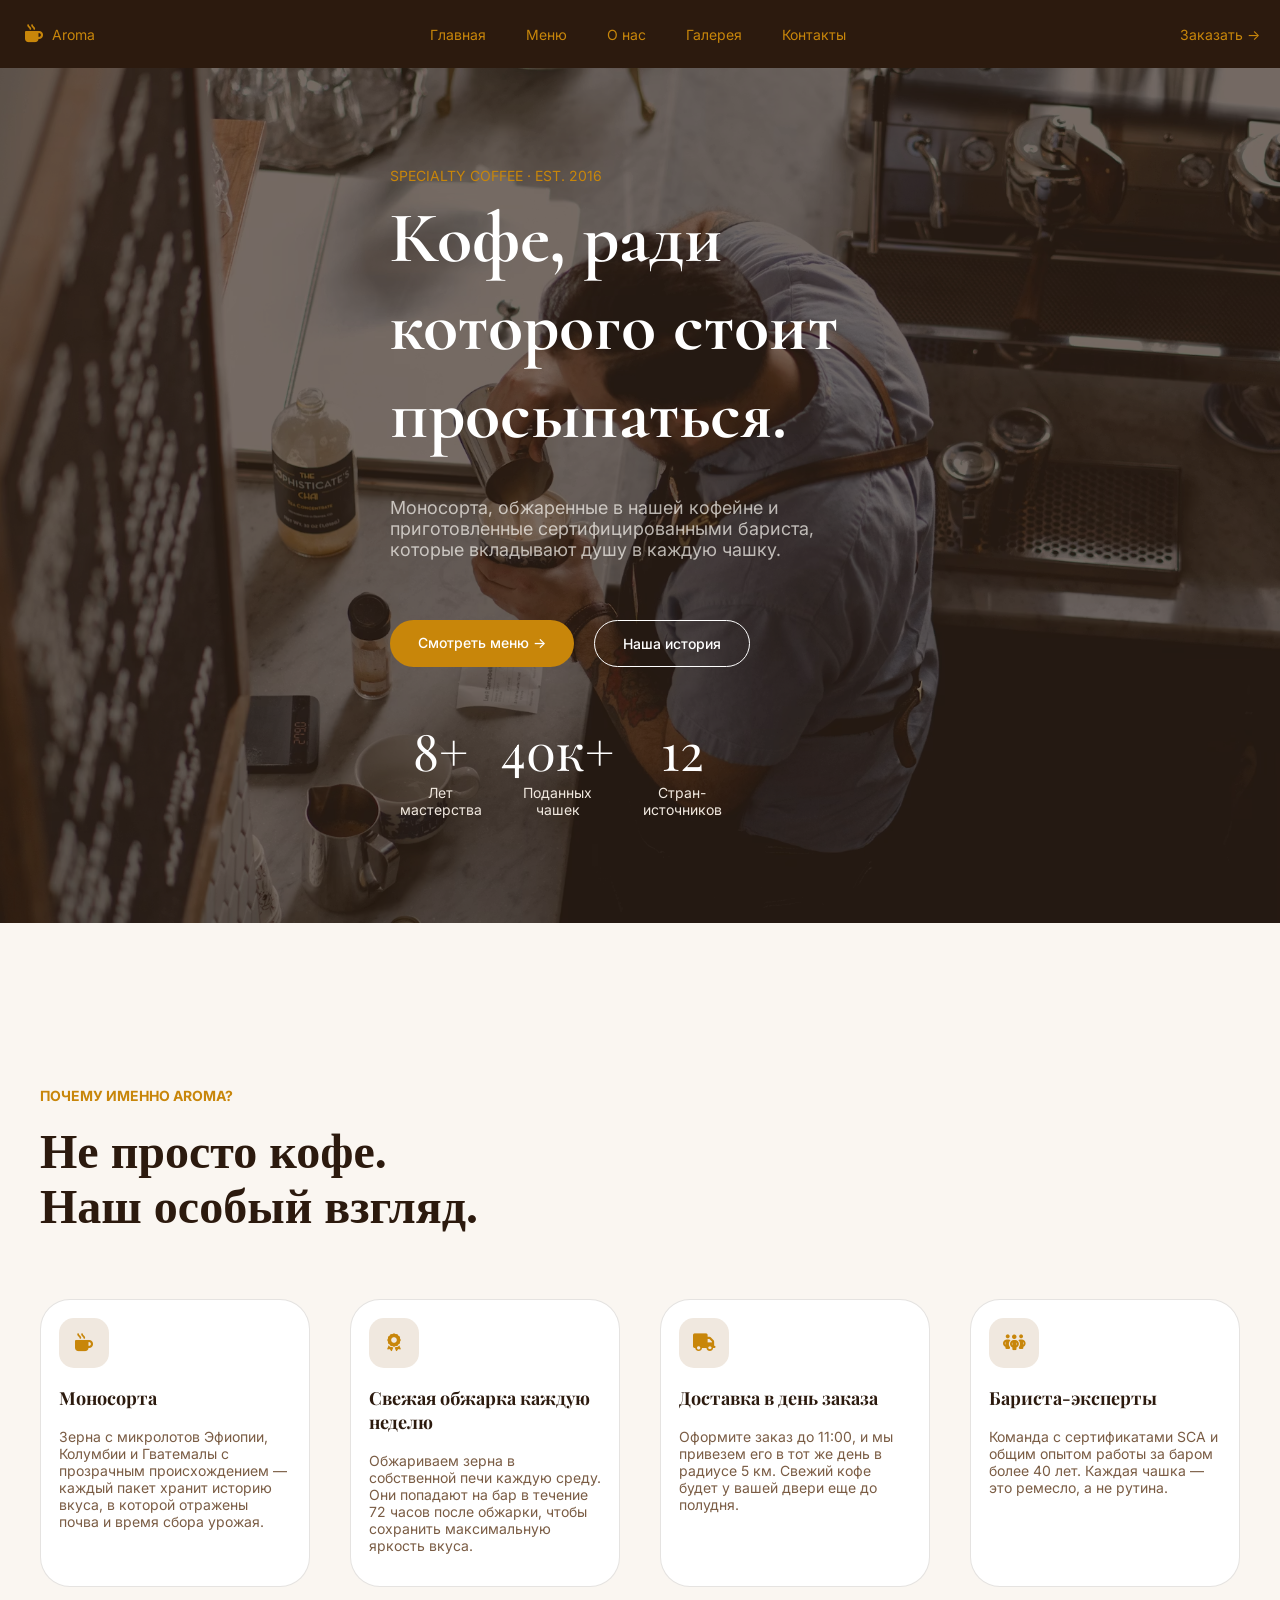
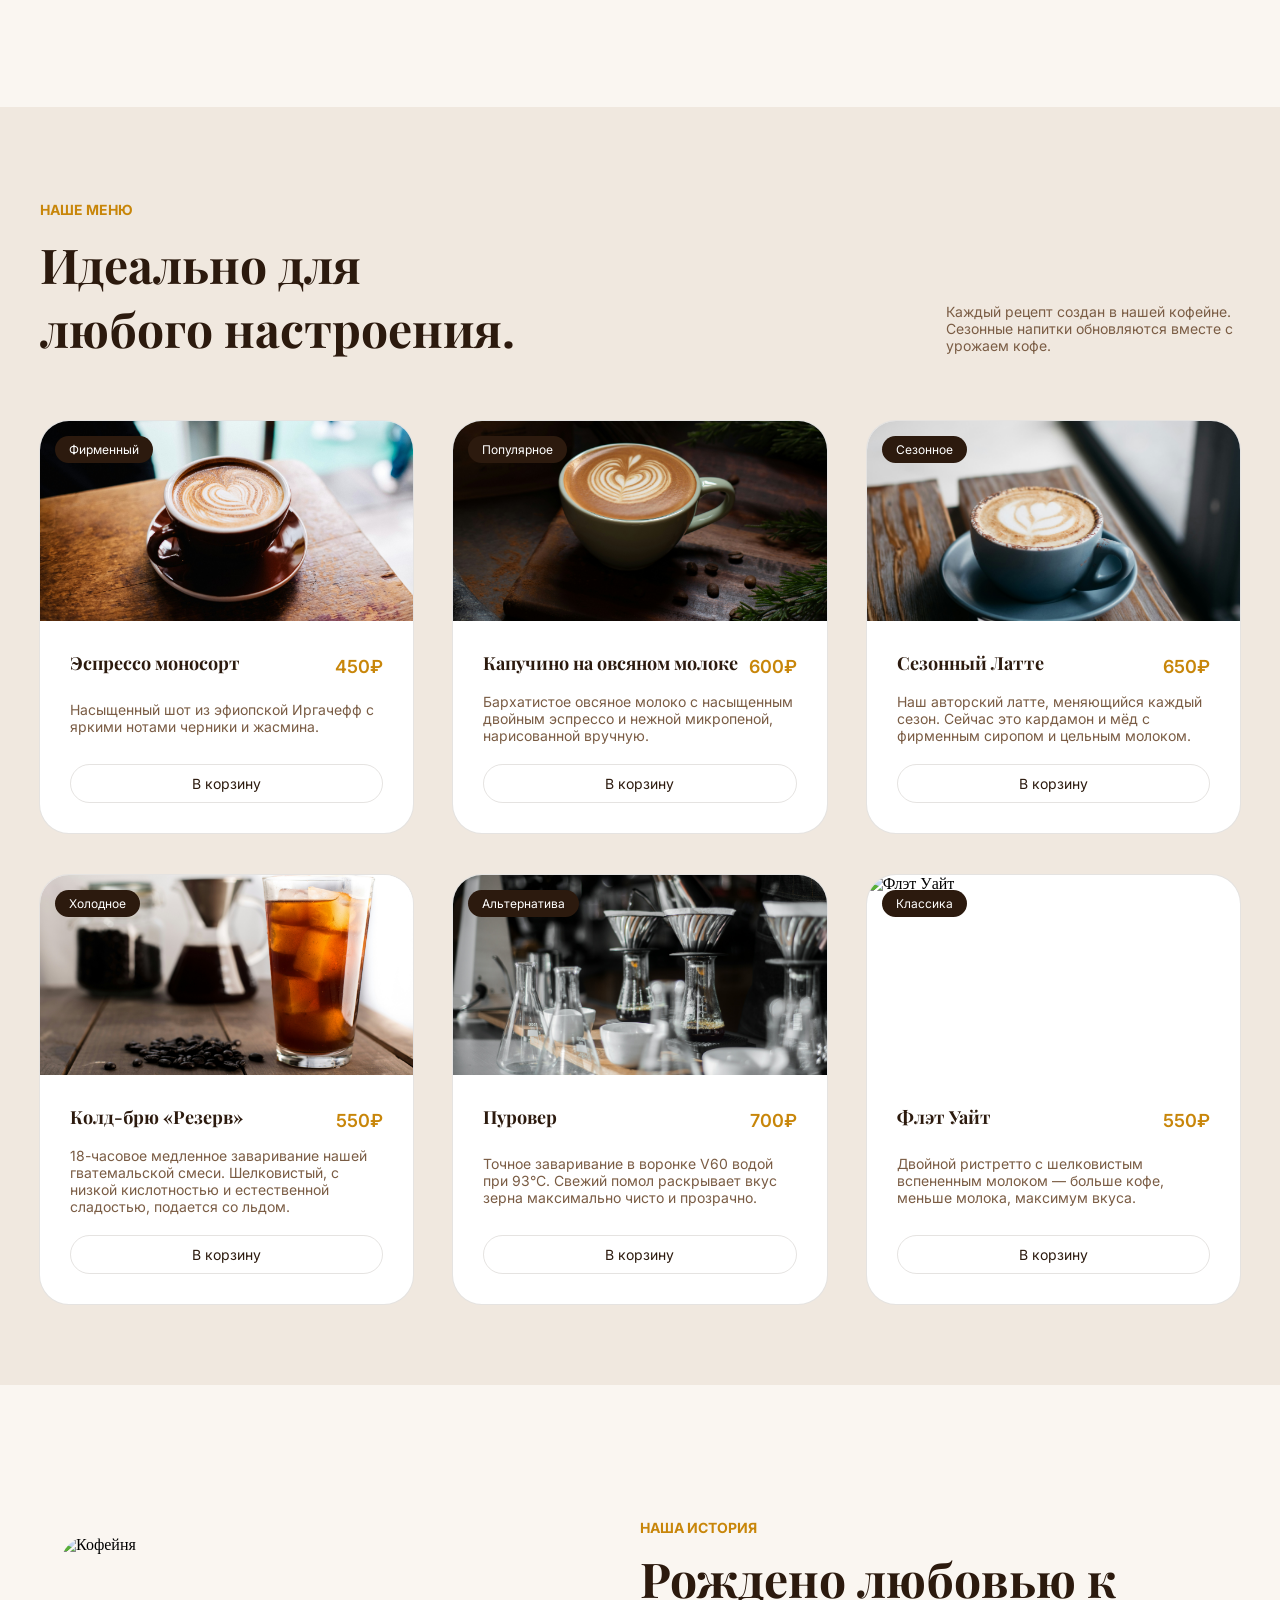
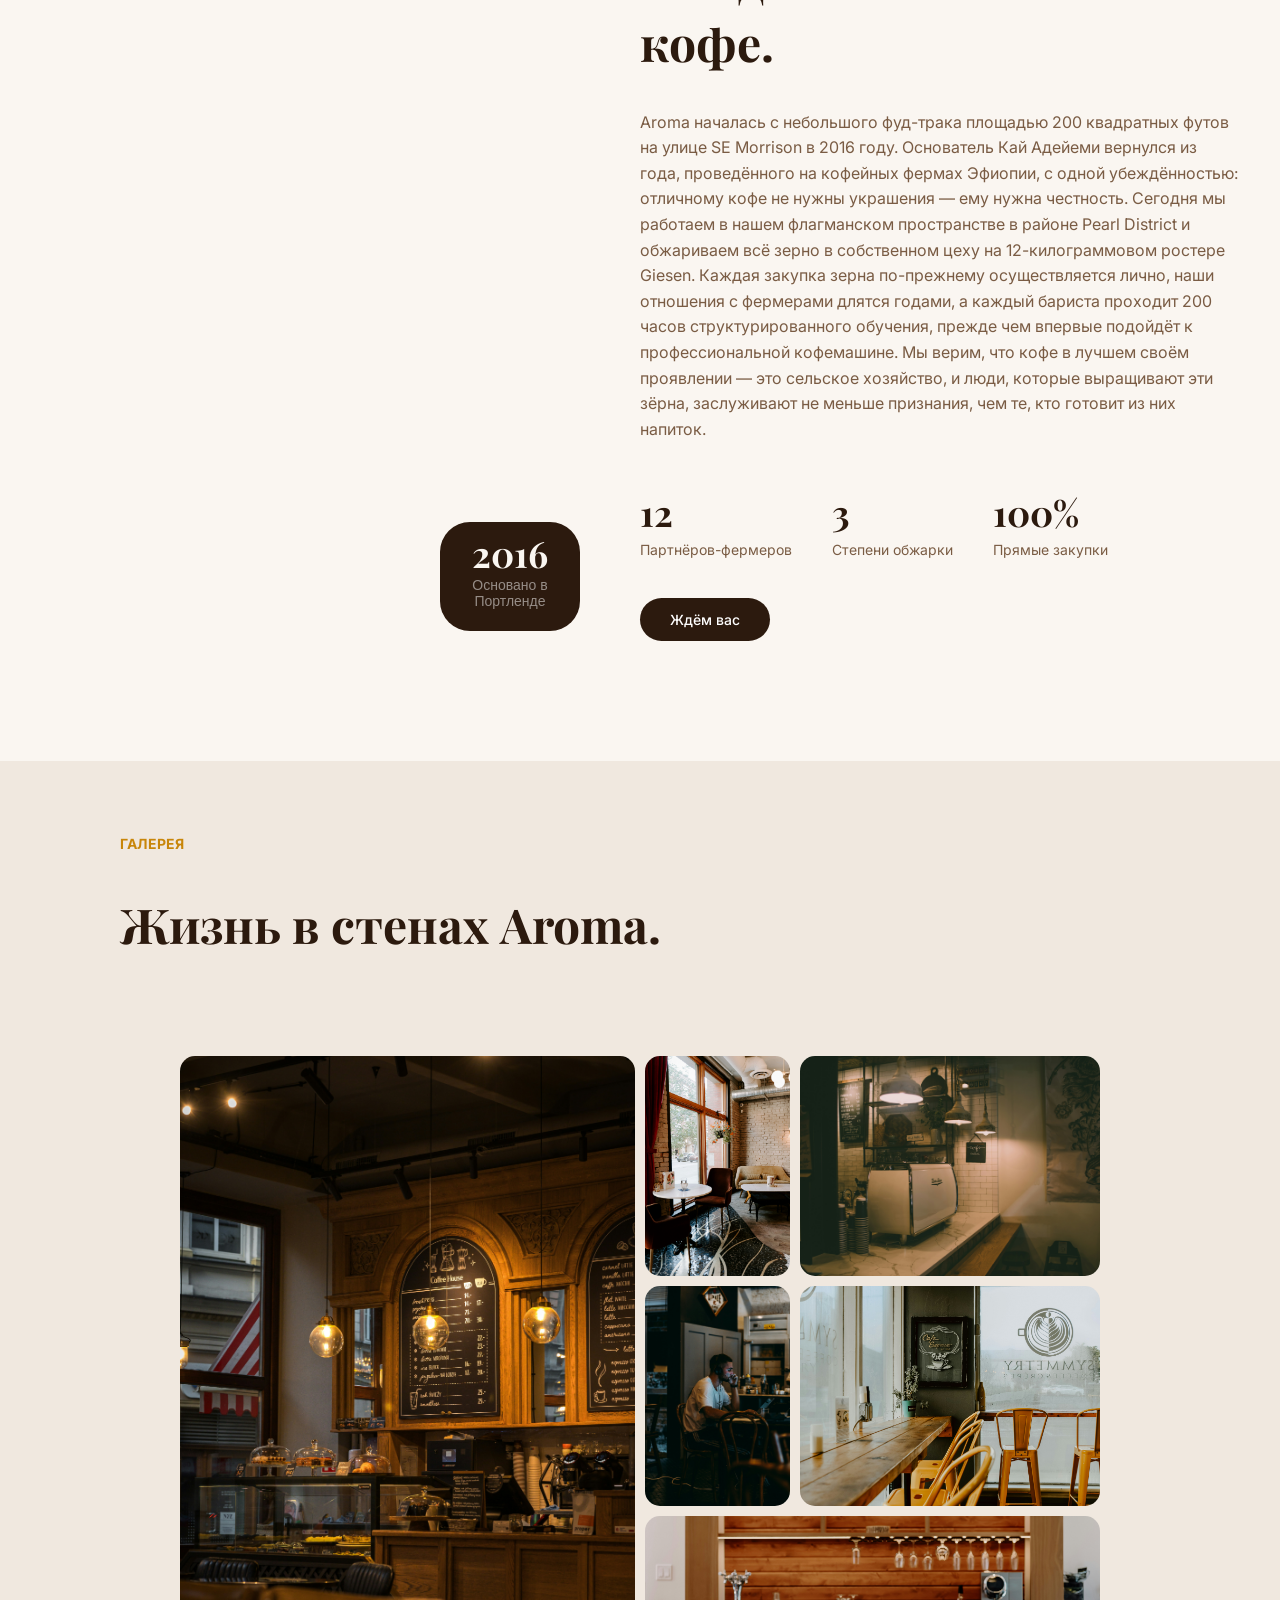
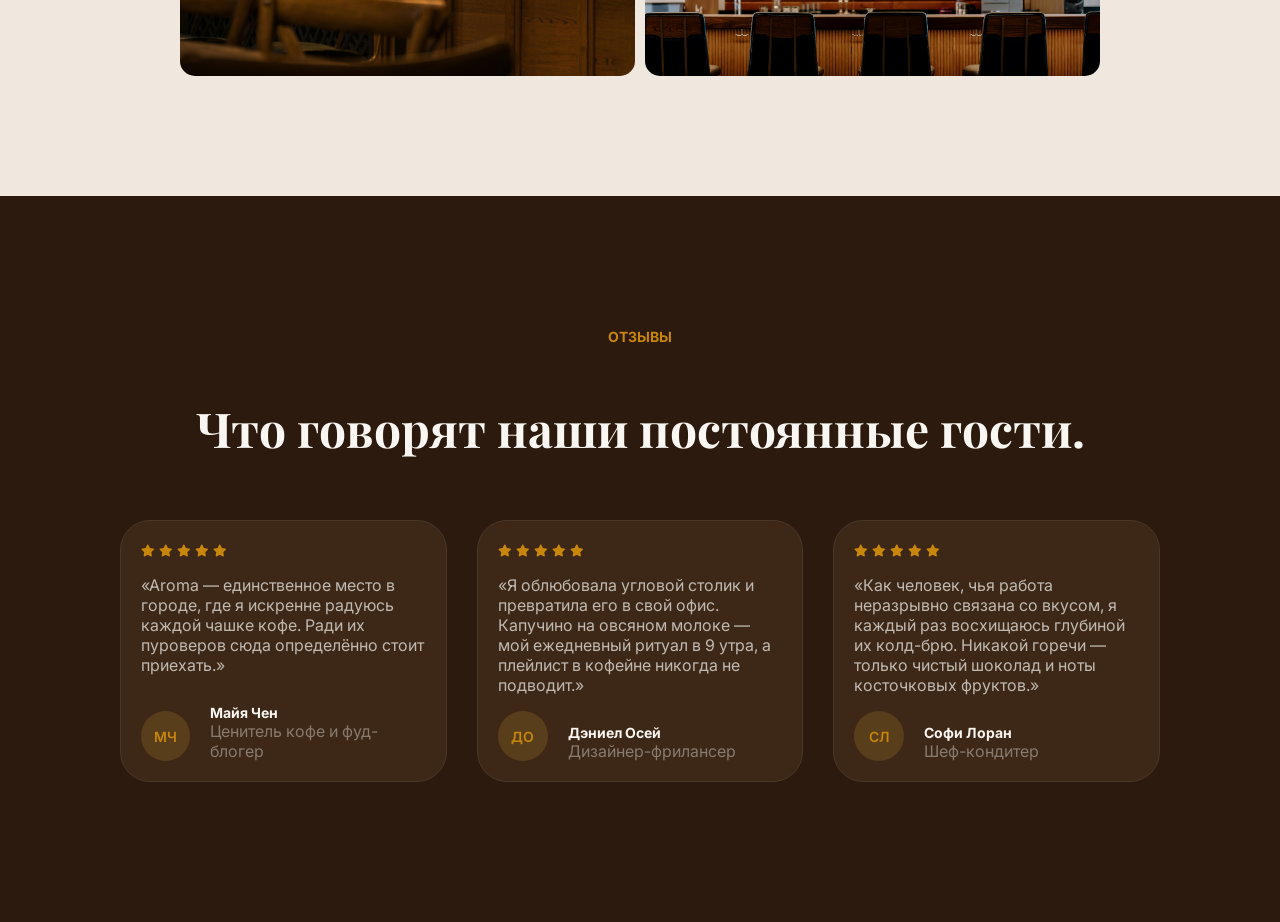
==== commit 66a35b08: "What people say about us" ====
--- a/module-1-landing/index.html
+++ b/module-1-landing/index.html
@@ -280,66 +280,74 @@
 
         </div>
     </section>
-    <section>
-        <div>
+<section class="users_comments">
+    <div class="container_comments">
+        <div class="review">
             <h2>Отзывы</h2>
             <h1>Что говорят наши постоянные гости.</h1>
         </div>
-        <div class="reviews_users">
-            <div class="coment_users">
-                <div>
-                    <i class="fa-solid fa-star"></i>
-                    <i class="fa-solid fa-star"></i>
-                    <i class="fa-solid fa-star"></i>
-                    <i class="fa-solid fa-star"></i>
-                    <i class="fa-solid fa-star"></i>
-                </div>
-                <div class="name_users">MC</div>
+        <div class="container_users">
+
+            <div class="reviews_card">
+                <div class="reviews_star">
+                    <i class="fa-solid fa-star"></i>
+                    <i class="fa-solid fa-star"></i>
+                    <i class="fa-solid fa-star"></i>
+                    <i class="fa-solid fa-star"></i>
+                    <i class="fa-solid fa-star"></i>
+                </div>
                 <p>«Aroma — единственное место в городе, где я искренне радуюсь каждой чашке кофе. Ради их пуроверов
                     сюда определённо стоит приехать.»</p>
-                <div class="info_users">
-                    <h3>Майя Чен</h3>
-                    <p>Ценитель кофе и фуд-блогер</p>
-                </div>
-            </div>
-        </div>
-        <div class="reviews_users">
-            <div>
-                <div>
-                    <i class="fa-solid fa-star"></i>
-                    <i class="fa-solid fa-star"></i>
-                    <i class="fa-solid fa-star"></i>
-                    <i class="fa-solid fa-star"></i>
-                    <i class="fa-solid fa-star"></i>
-                </div>
-                <div class="name_users">ДО</div>
+                <div class="user">
+                    <div class="name_user">МЧ</div>
+                    <div class="info_user">
+                        <h3>Майя Чен</h3>
+                        <p>Ценитель кофе и фуд-блогер</p>
+                    </div>
+                </div>
+            </div>
+
+            <div class="reviews_card">
+                <div class="reviews_star">
+                    <i class="fa-solid fa-star"></i>
+                    <i class="fa-solid fa-star"></i>
+                    <i class="fa-solid fa-star"></i>
+                    <i class="fa-solid fa-star"></i>
+                    <i class="fa-solid fa-star"></i>
+                </div>
                 <p>«Я облюбовала угловой столик и превратила его в свой офис. Капучино на овсяном молоке — мой
                     ежедневный ритуал в 9 утра, а плейлист в кофейне никогда не подводит.»</p>
-                <div class="info_users">
-                    <h3>Дэниел Осей</h3>
-                    <p>Дизайнер-фрилансер</p>
-                </div>
-            </div>
-        </div>
-        <div class="reviews_users">
-            <div>
-                <div>
-                    <i class="fa-solid fa-star"></i>
-                    <i class="fa-solid fa-star"></i>
-                    <i class="fa-solid fa-star"></i>
-                    <i class="fa-solid fa-star"></i>
-                    <i class="fa-solid fa-star"></i>
-                </div>
-                <div class="name_users">СЛ</div>
-                <p>«Как человек, чья работа неразрывно связана со вкусом, я каждый раз восхищаюсь глубиной их колд-брю.
-                    Никакой горечи — только чистый шоколад и ноты косточковых фруктов.»</p>
-                <div class="info_users">
-                    <h3>Софи Лоран</h3>
-                    <p>Шеф-кондитер</p>
-                </div>
-            </div>
-        </div>
-    </section>
+                <div class="user">
+                    <div class="name_user">ДО</div>
+                    <div class="info_user">
+                        <h3>Дэниел Осей</h3>
+                        <p>Дизайнер-фрилансер</p>
+                    </div>
+                </div>
+            </div>
+
+            <div class="reviews_card">
+                <div class="reviews_star">
+                    <i class="fa-solid fa-star"></i>
+                    <i class="fa-solid fa-star"></i>
+                    <i class="fa-solid fa-star"></i>
+                    <i class="fa-solid fa-star"></i>
+                    <i class="fa-solid fa-star"></i>
+                </div>
+                <p>«Как человек, чья работа неразрывно связана со вкусом, я каждый раз восхищаюсь глубиной их
+                    колд-брю. Никакой горечи — только чистый шоколад и ноты косточковых фруктов.»</p>
+                <div class="user">
+                    <div class="name_user">СЛ</div>
+                    <div class="info_user">
+                        <h3>Софи Лоран</h3>
+                        <p>Шеф-кондитер</p>
+                    </div>
+                </div>
+            </div>
+
+        </div>
+    </div>
+</section>
 </body>
 
 </html>
--- a/module-1-landing/css/style.css
+++ b/module-1-landing/css/style.css
@@ -686,4 +686,148 @@
 
 .photo-e img {
     object-position: center 70%;
+}
+
+.users_comments {
+    background-color: #2C1A0E;
+    padding: 120px;
+
+}
+
+.container_comments {
+    display: flex;
+    flex-direction: column;
+    max-width: 1200px;
+    width: 100%;
+    align-items: center;
+    margin: 0 auto;
+}
+
+.review {
+    display: flex;
+    align-items: center;
+    flex-direction: column;
+    width: auto;
+}
+
+.review h2 {
+    color: #C8860A;
+    font-family: 'Inter', sans-serif;
+    font-size: 14px;
+    text-transform: uppercase;
+}
+
+.review h1 {
+    color: #FAF6F1;
+    font-size: 48px;
+    font-family: 'Playfair Display', serif;
+}
+
+.container_users {
+    display: flex;
+    flex-direction: row;
+    max-width: 1200px;
+    width: 100%;
+    gap: 30px;
+    justify-content: center;
+    align-items: stretch;
+    padding: 20px;
+
+}
+
+.reviews_card {
+    max-width: 380px;
+    text-align: start;
+    flex: 1;
+    padding: 20px;
+    background-color: #3D2817;
+    border-radius: 30px;
+    border: 1px solid #4A3728;
+    display: flex;
+    flex-direction: column;
+}
+
+.reviews_star {
+    max-width: 100px;
+}
+
+.fa-star {
+    color: #C8860A;
+    font-size: 12px;
+    margin: 0px;
+}
+
+.user {
+    display: flex;
+    align-items: center;
+    gap: 20px;
+    align-items: end;
+    margin-top: auto;
+
+}
+
+.name_user {
+    display: flex;
+    background-color: #593e1c;
+    font-size: 14px;
+    font-family: 'Inter', sans-serif;
+    padding: 5px;
+    border-radius: 50%;
+    width: 40px;
+    height: 40px;
+    align-items: center;
+    justify-content: center;
+    color: #C8860A;
+    font-weight: 600;
+}
+
+.reviews_card p {
+    color: rgba(250, 246, 241, 0.7);
+    font-family: 'Inter', sans-serif;
+    font-size: 16px;
+}
+
+.info_user {
+    display: flex;
+    flex-direction: column;
+    align-items: start;
+
+
+}
+
+.info_user h3 {
+    color: #FAF6F1;
+    font-family: 'Inter', sans-serif;
+    font-size: 14px;
+    margin: 0px;
+}
+
+.info_user p {
+    color: rgba(250, 246, 241, 0.4);
+    margin: 0px;
+}
+
+@media (max-width: 1024px) {
+    .container_users {
+        flex-wrap: wrap;         
+        justify-content: center;
+    }
+
+    .reviews_card {
+        flex: 0 1 calc(50% - 15px);   
+        max-width: calc(50% - 15px);
+    }
+}
+
+@media (max-width: 700px) {
+    .container_users {
+        flex-direction: column;   
+        align-items: center;
+    }
+
+    .reviews_card {
+        max-width: 100%;
+        width: 100%;
+        flex: none;               
+    }
 }
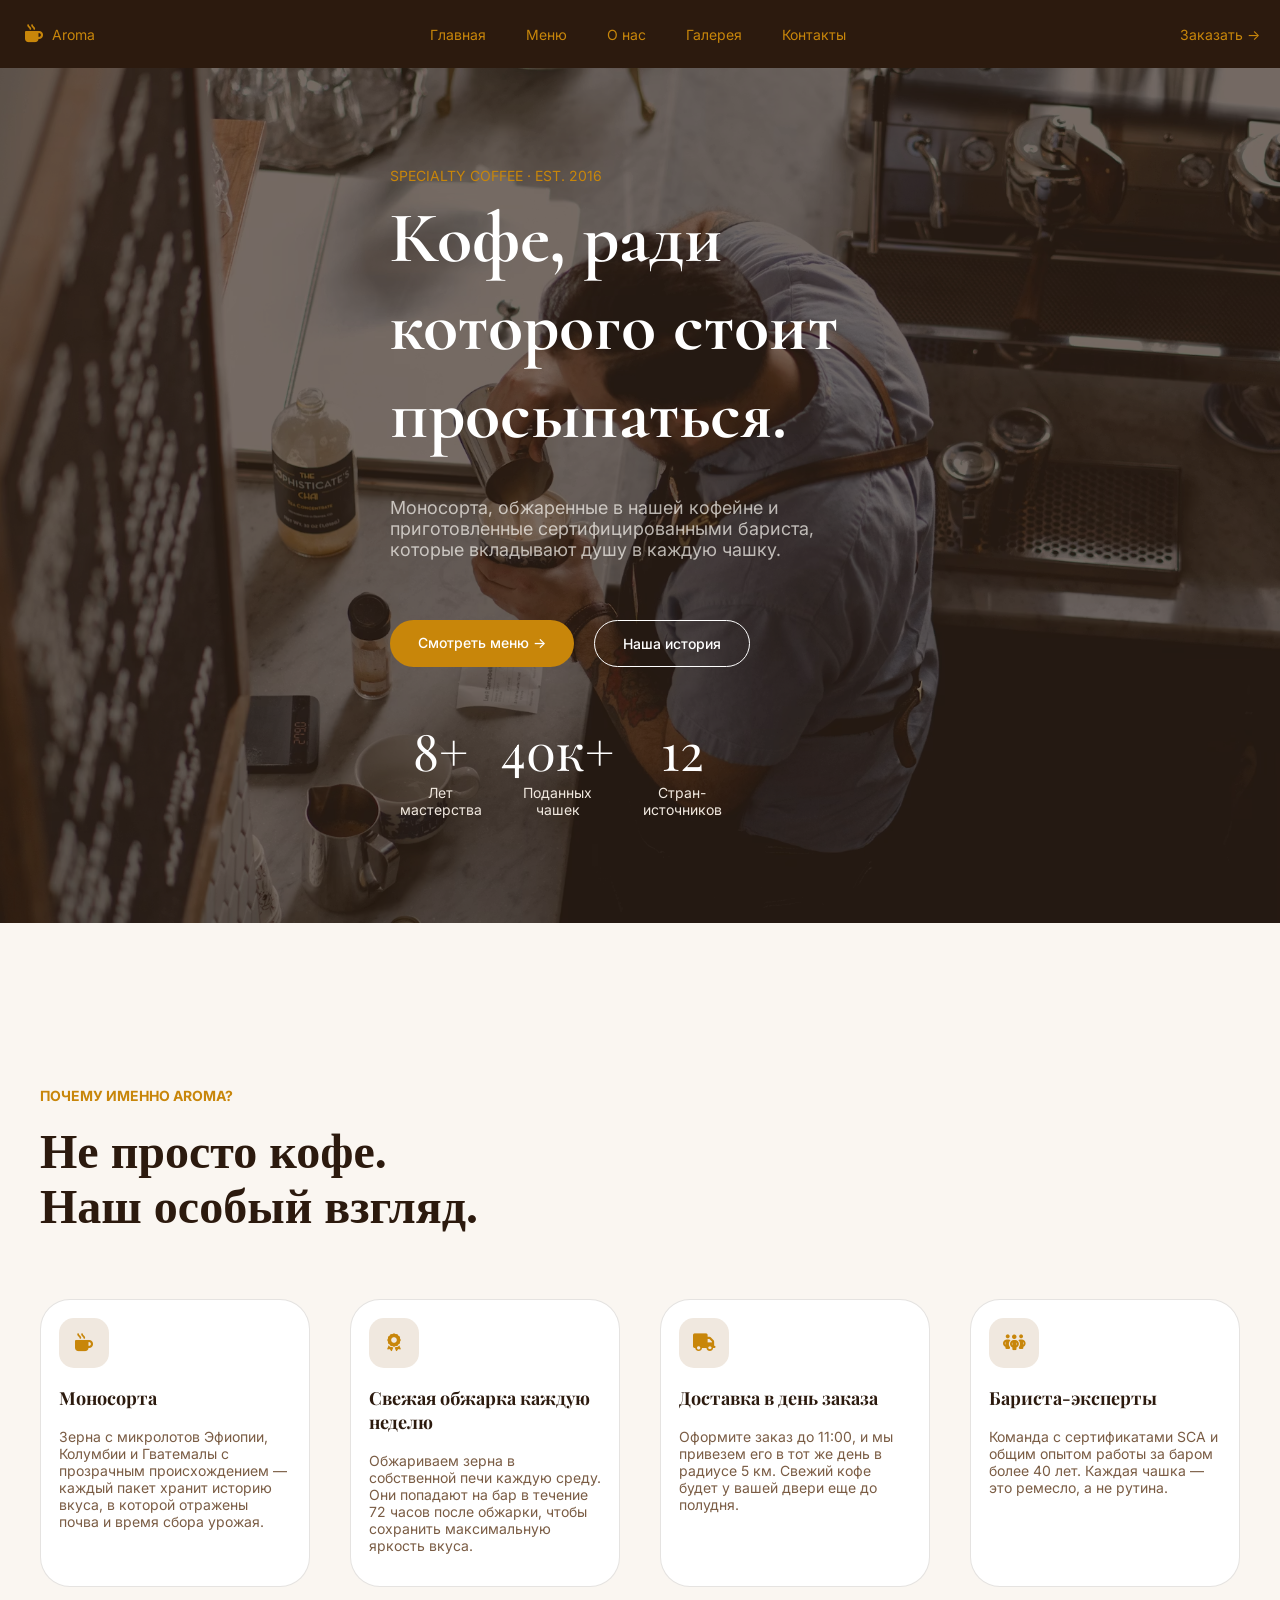
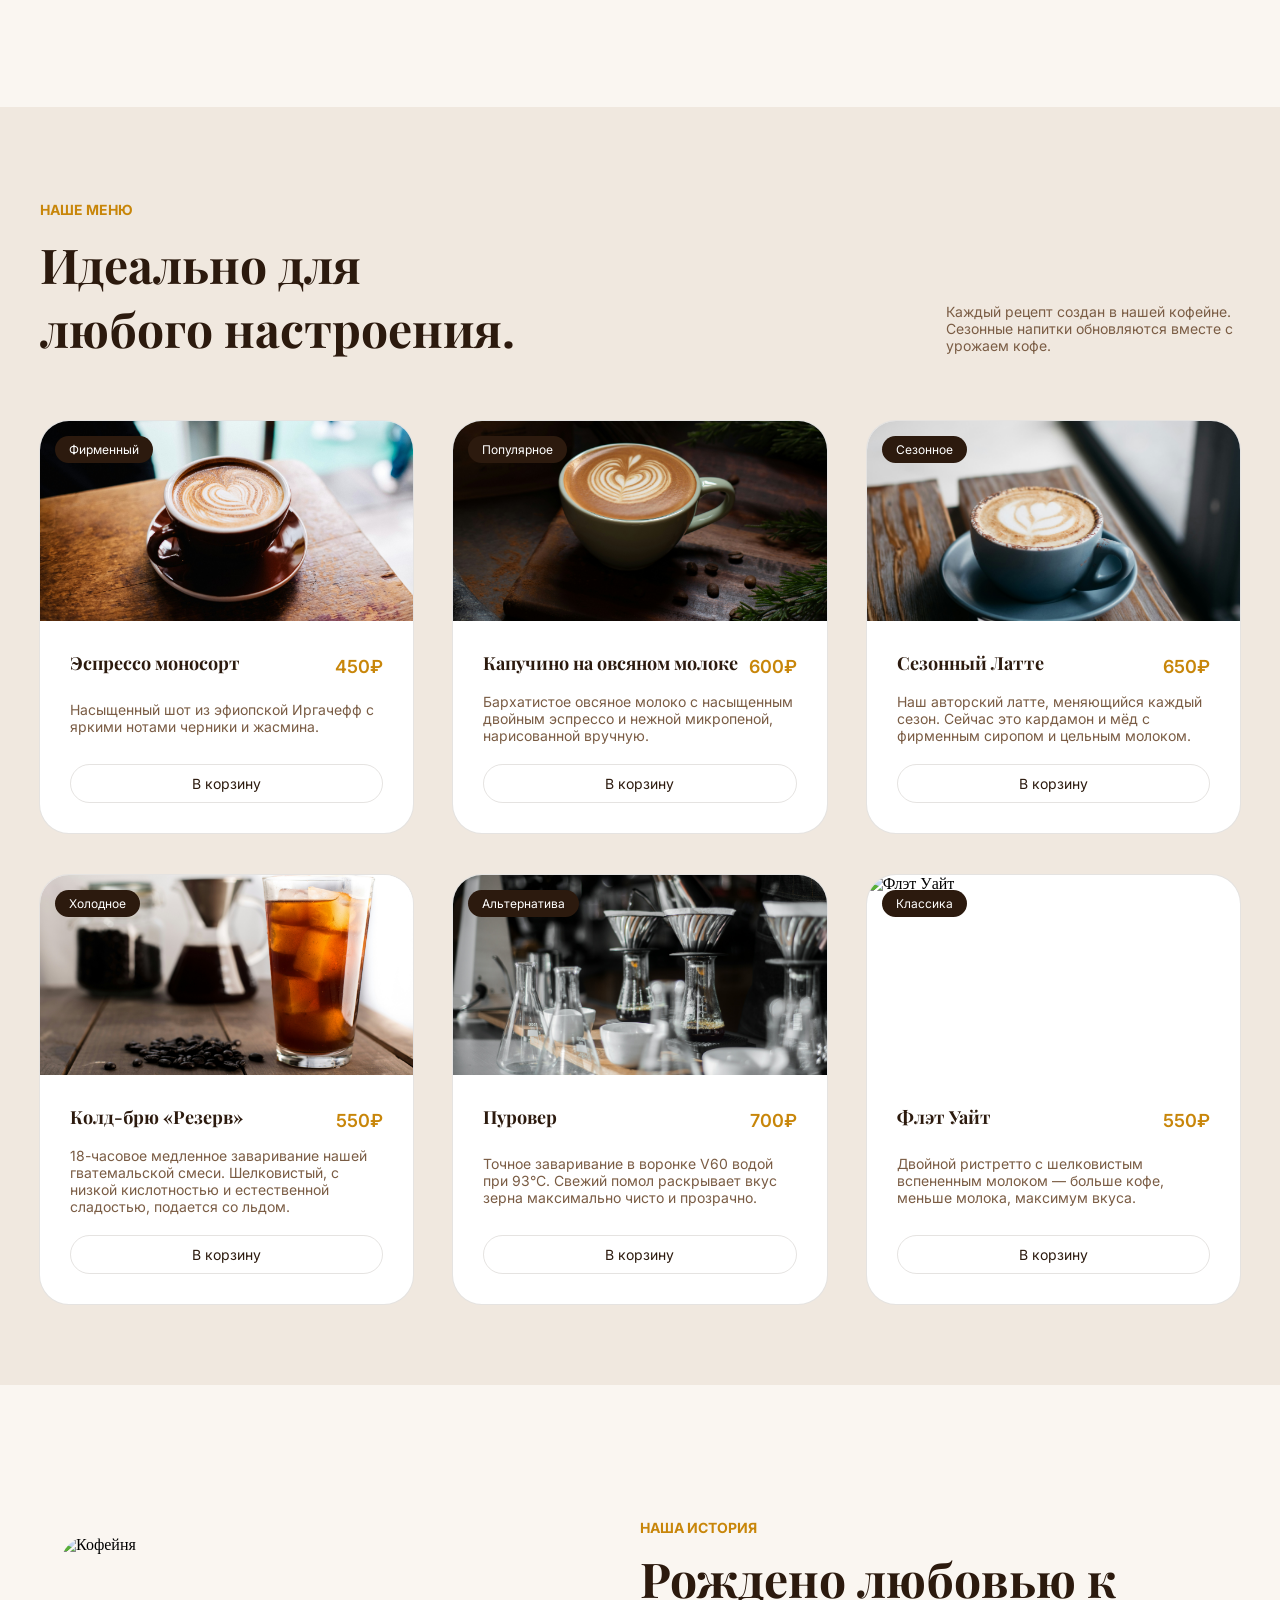
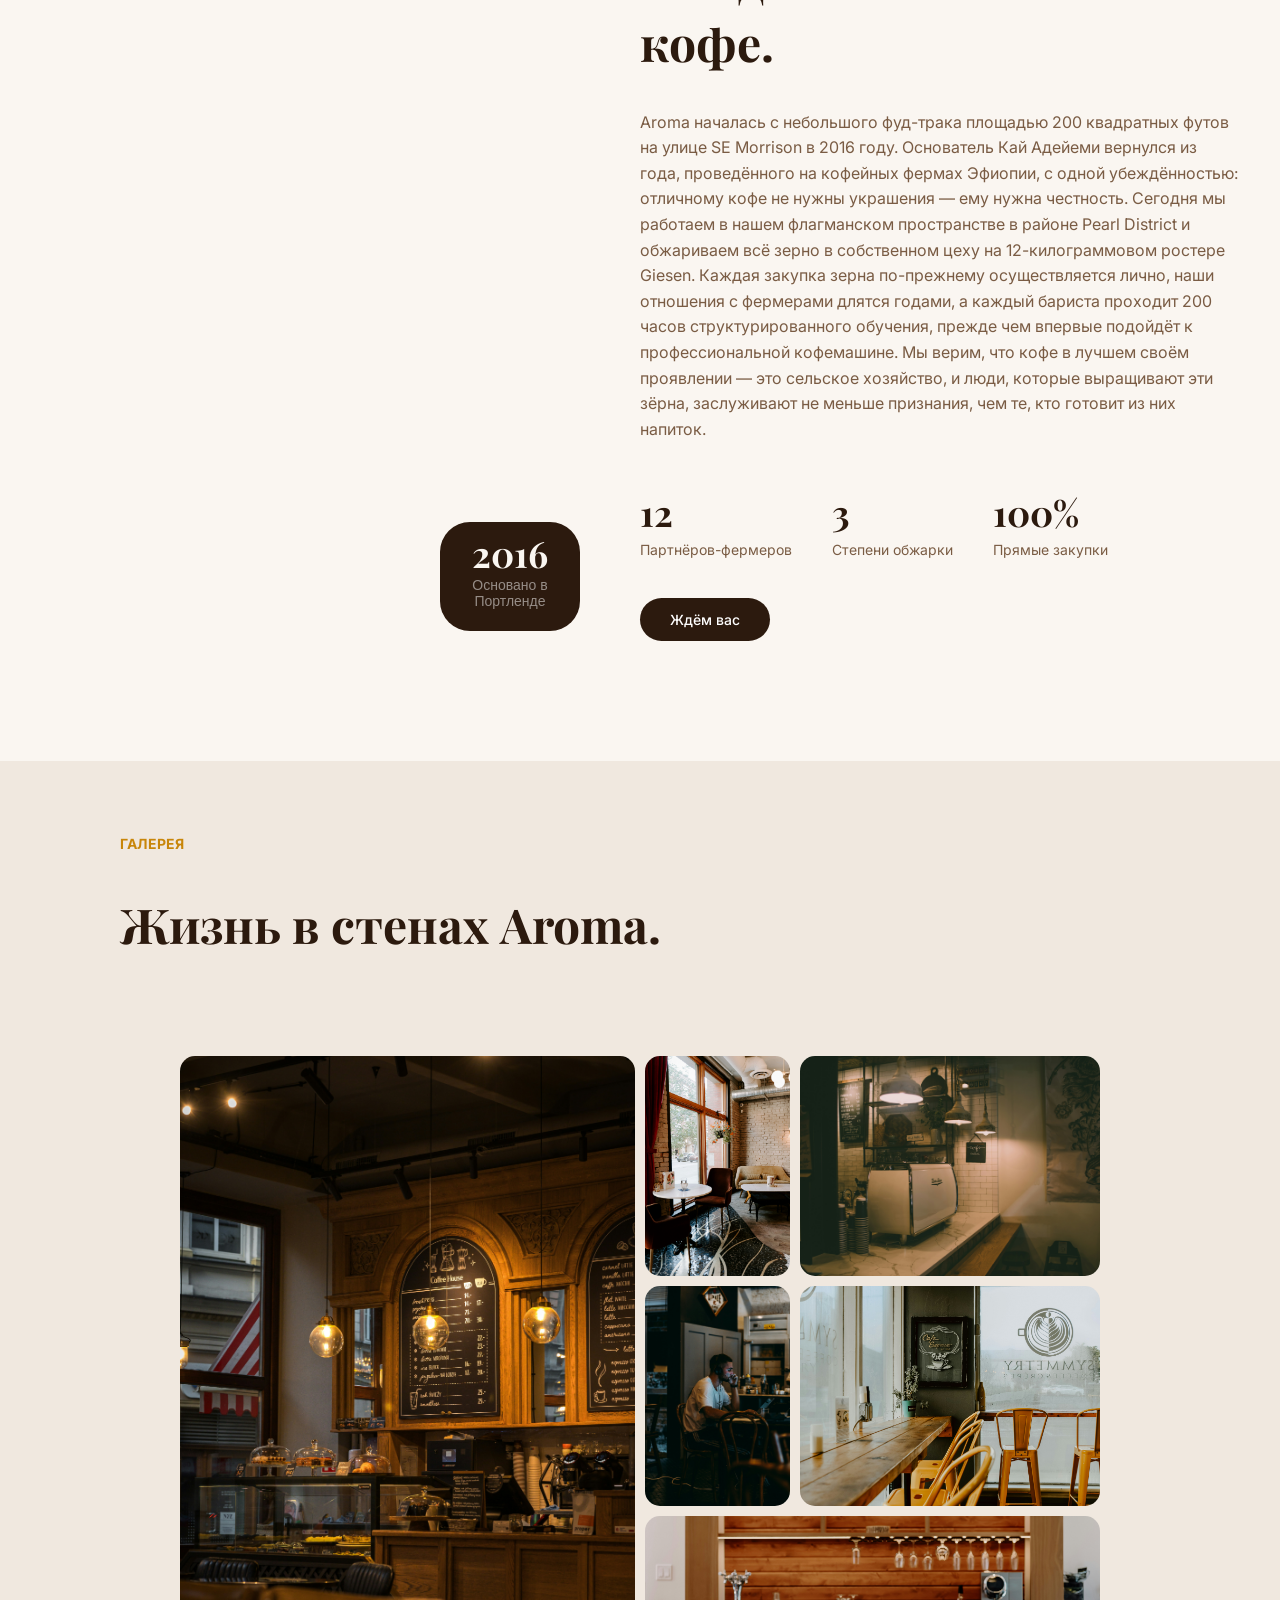
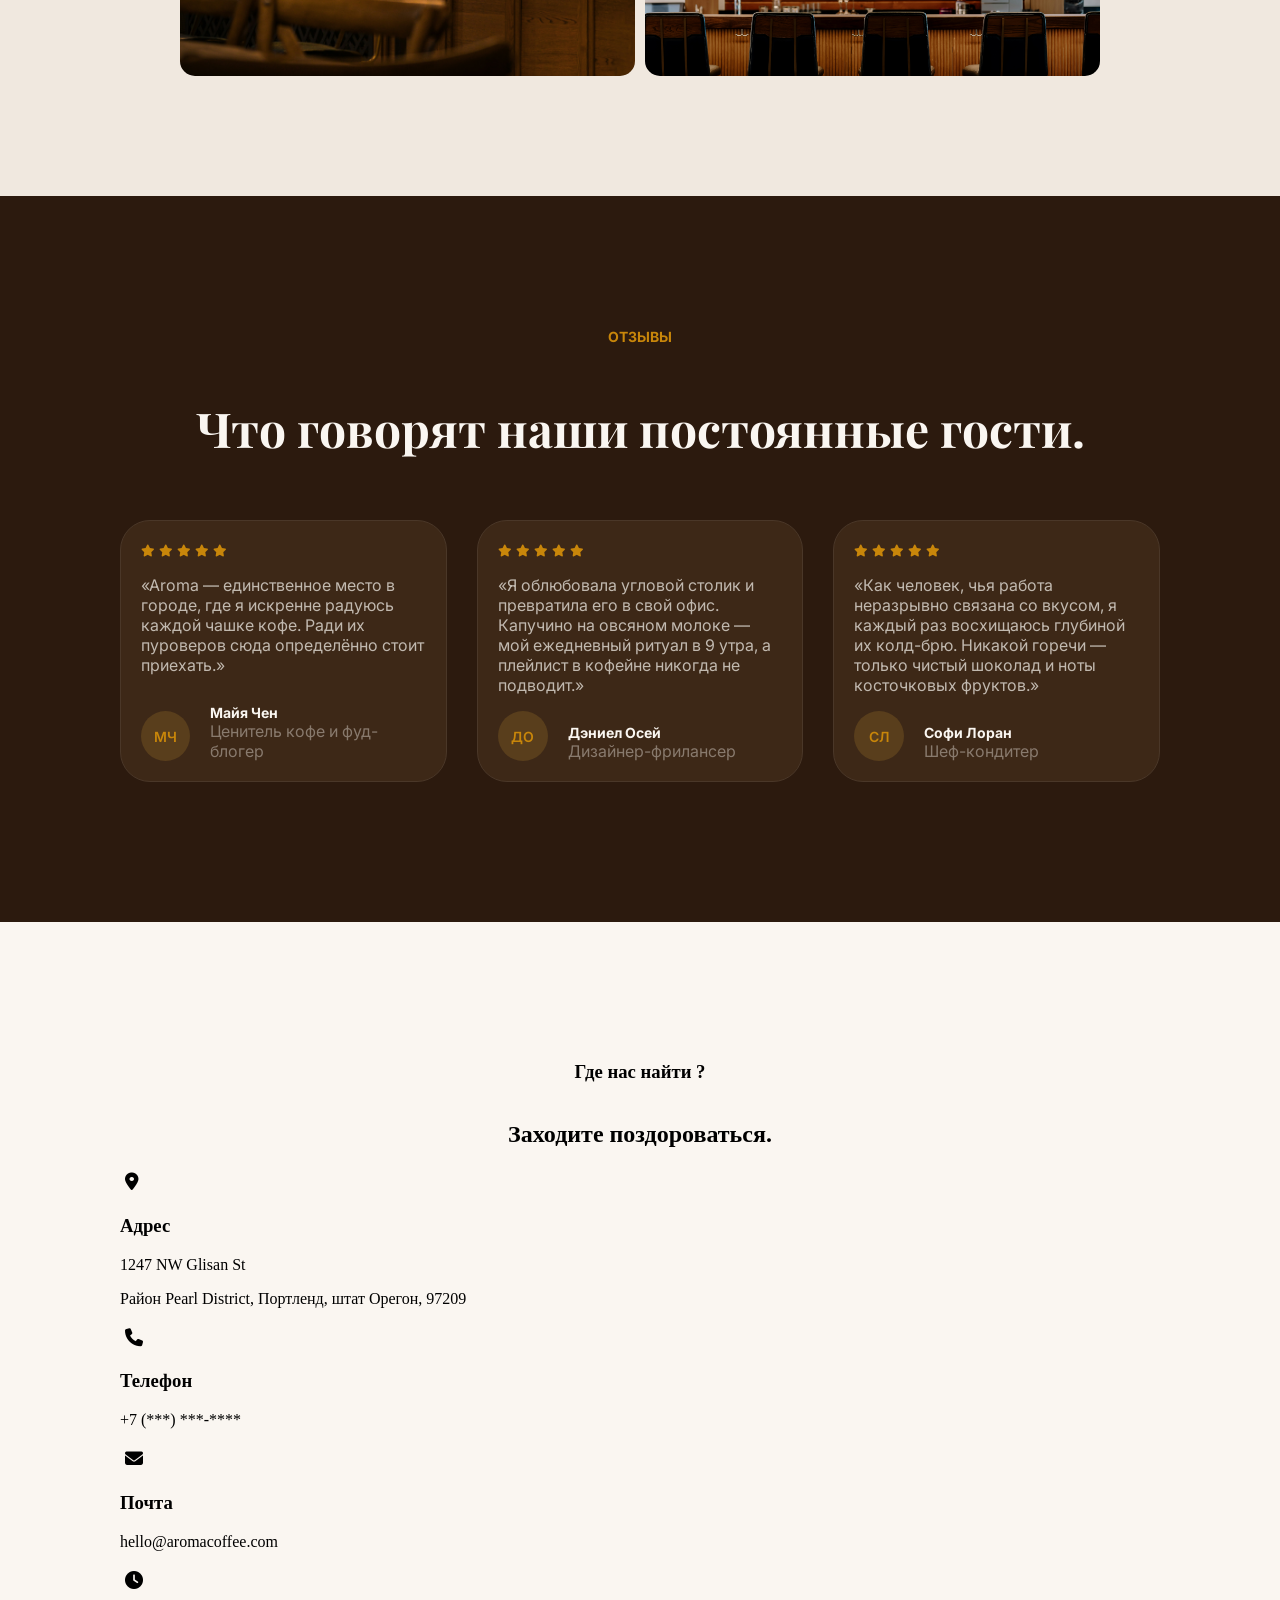
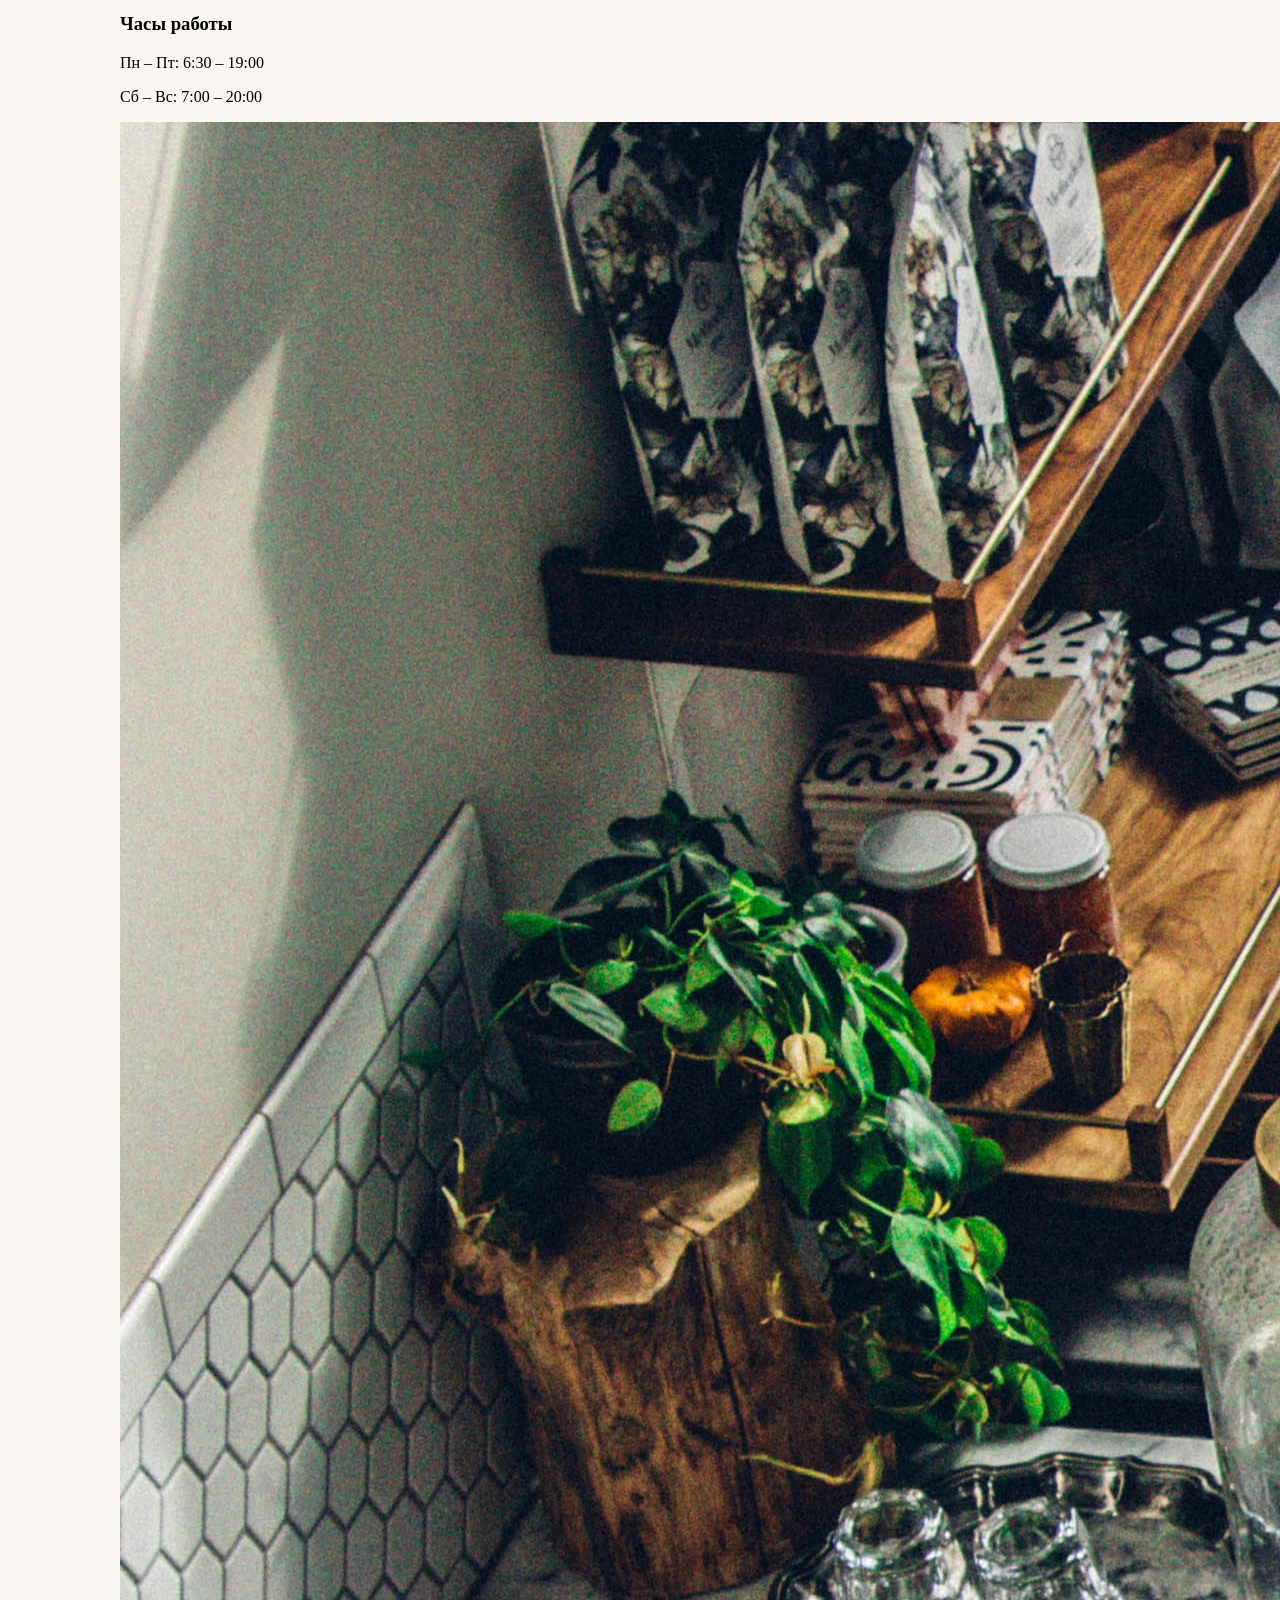
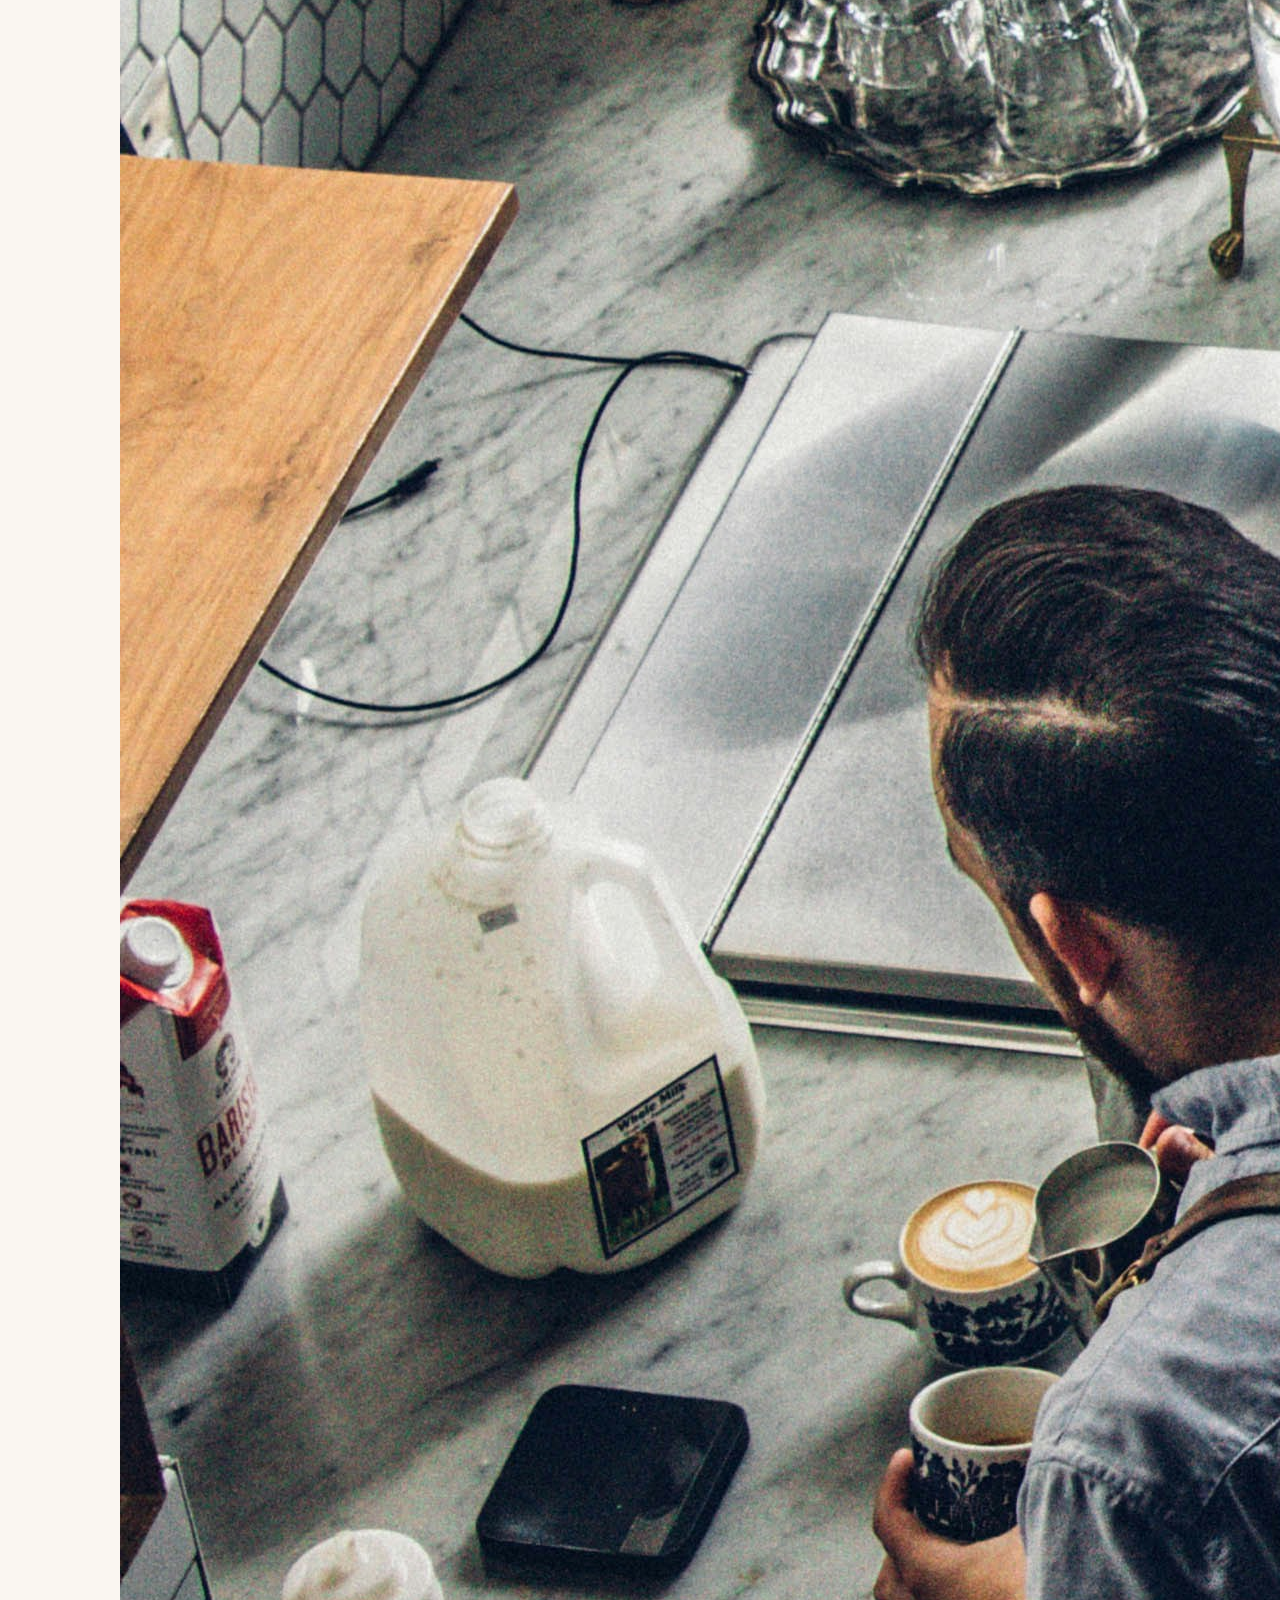
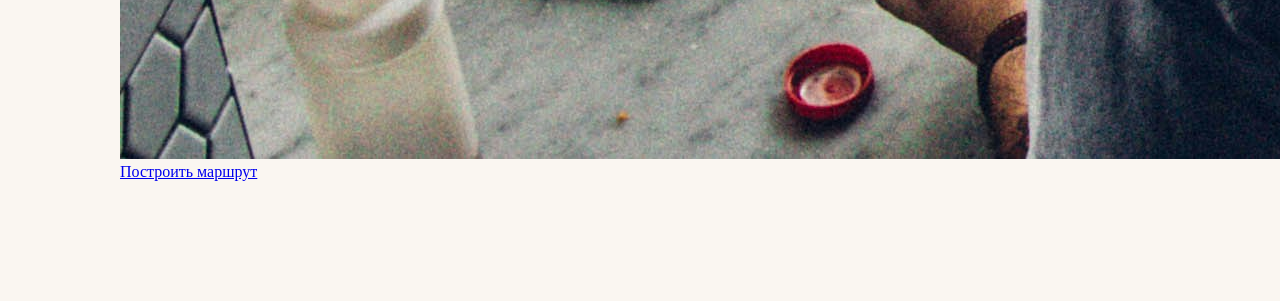
==== commit daaa3dac: "начало новой секции" ====
--- a/module-1-landing/index.html
+++ b/module-1-landing/index.html
@@ -280,74 +280,112 @@
 
         </div>
     </section>
-<section class="users_comments">
-    <div class="container_comments">
-        <div class="review">
-            <h2>Отзывы</h2>
-            <h1>Что говорят наши постоянные гости.</h1>
-        </div>
-        <div class="container_users">
-
-            <div class="reviews_card">
-                <div class="reviews_star">
-                    <i class="fa-solid fa-star"></i>
-                    <i class="fa-solid fa-star"></i>
-                    <i class="fa-solid fa-star"></i>
-                    <i class="fa-solid fa-star"></i>
-                    <i class="fa-solid fa-star"></i>
-                </div>
-                <p>«Aroma — единственное место в городе, где я искренне радуюсь каждой чашке кофе. Ради их пуроверов
-                    сюда определённо стоит приехать.»</p>
-                <div class="user">
-                    <div class="name_user">МЧ</div>
-                    <div class="info_user">
-                        <h3>Майя Чен</h3>
-                        <p>Ценитель кофе и фуд-блогер</p>
-                    </div>
-                </div>
-            </div>
-
-            <div class="reviews_card">
-                <div class="reviews_star">
-                    <i class="fa-solid fa-star"></i>
-                    <i class="fa-solid fa-star"></i>
-                    <i class="fa-solid fa-star"></i>
-                    <i class="fa-solid fa-star"></i>
-                    <i class="fa-solid fa-star"></i>
-                </div>
-                <p>«Я облюбовала угловой столик и превратила его в свой офис. Капучино на овсяном молоке — мой
-                    ежедневный ритуал в 9 утра, а плейлист в кофейне никогда не подводит.»</p>
-                <div class="user">
-                    <div class="name_user">ДО</div>
-                    <div class="info_user">
-                        <h3>Дэниел Осей</h3>
-                        <p>Дизайнер-фрилансер</p>
-                    </div>
-                </div>
-            </div>
-
-            <div class="reviews_card">
-                <div class="reviews_star">
-                    <i class="fa-solid fa-star"></i>
-                    <i class="fa-solid fa-star"></i>
-                    <i class="fa-solid fa-star"></i>
-                    <i class="fa-solid fa-star"></i>
-                    <i class="fa-solid fa-star"></i>
-                </div>
-                <p>«Как человек, чья работа неразрывно связана со вкусом, я каждый раз восхищаюсь глубиной их
-                    колд-брю. Никакой горечи — только чистый шоколад и ноты косточковых фруктов.»</p>
-                <div class="user">
-                    <div class="name_user">СЛ</div>
-                    <div class="info_user">
-                        <h3>Софи Лоран</h3>
-                        <p>Шеф-кондитер</p>
-                    </div>
-                </div>
-            </div>
-
-        </div>
-    </div>
-</section>
+    <section class="users_comments">
+        <div class="container_comments">
+            <div class="review">
+                <h2>Отзывы</h2>
+                <h1>Что говорят наши постоянные гости.</h1>
+            </div>
+            <div class="container_users">
+
+                <div class="reviews_card">
+                    <div class="reviews_star">
+                        <i class="fa-solid fa-star"></i>
+                        <i class="fa-solid fa-star"></i>
+                        <i class="fa-solid fa-star"></i>
+                        <i class="fa-solid fa-star"></i>
+                        <i class="fa-solid fa-star"></i>
+                    </div>
+                    <p>«Aroma — единственное место в городе, где я искренне радуюсь каждой чашке кофе. Ради их пуроверов
+                        сюда определённо стоит приехать.»</p>
+                    <div class="user">
+                        <div class="name_user">МЧ</div>
+                        <div class="info_user">
+                            <h3>Майя Чен</h3>
+                            <p>Ценитель кофе и фуд-блогер</p>
+                        </div>
+                    </div>
+                </div>
+
+                <div class="reviews_card">
+                    <div class="reviews_star">
+                        <i class="fa-solid fa-star"></i>
+                        <i class="fa-solid fa-star"></i>
+                        <i class="fa-solid fa-star"></i>
+                        <i class="fa-solid fa-star"></i>
+                        <i class="fa-solid fa-star"></i>
+                    </div>
+                    <p>«Я облюбовала угловой столик и превратила его в свой офис. Капучино на овсяном молоке — мой
+                        ежедневный ритуал в 9 утра, а плейлист в кофейне никогда не подводит.»</p>
+                    <div class="user">
+                        <div class="name_user">ДО</div>
+                        <div class="info_user">
+                            <h3>Дэниел Осей</h3>
+                            <p>Дизайнер-фрилансер</p>
+                        </div>
+                    </div>
+                </div>
+
+                <div class="reviews_card">
+                    <div class="reviews_star">
+                        <i class="fa-solid fa-star"></i>
+                        <i class="fa-solid fa-star"></i>
+                        <i class="fa-solid fa-star"></i>
+                        <i class="fa-solid fa-star"></i>
+                        <i class="fa-solid fa-star"></i>
+                    </div>
+                    <p>«Как человек, чья работа неразрывно связана со вкусом, я каждый раз восхищаюсь глубиной их
+                        колд-брю. Никакой горечи — только чистый шоколад и ноты косточковых фруктов.»</p>
+                    <div class="user">
+                        <div class="name_user">СЛ</div>
+                        <div class="info_user">
+                            <h3>Софи Лоран</h3>
+                            <p>Шеф-кондитер</p>
+                        </div>
+                    </div>
+                </div>
+
+            </div>
+        </div>
+    </section>
+    <section class="relations">
+        <div class="photo_and_info">
+            <div class="text_route">
+                <h3>Где нас найти ?</h3>
+                <h1>Заходите поздороваться.</h1>
+            </div>
+            <div class="container_information">
+                <div class="adress">
+                    <div><i class="fa-solid fa-location-dot"></i></div>
+                    <h3>Адрес</h3>
+                    <p>1247 NW Glisan St</p>
+                    <p> Район Pearl District, Портленд, штат Орегон, 97209</p>
+                </div>
+                <div class="phone">
+                    <div><i class="fa-solid fa-phone"></i></div>
+                    <h3>Телефон</h3>
+                    <p>+7 (***) ***-****</p>
+                </div>
+                <div class="gmail">
+                    <div><i class="fa-solid fa-envelope"></i></div>
+                    <h3>Почта</h3>
+                    <p>hello@aromacoffee.com</p>
+                </div>
+                <div class="hours_work">
+                    <div><i class="fa-solid fa-clock"></i></div>
+                    <h3>Часы работы</h3>
+                    <p>Пн – Пт: 6:30 – 19:00</p>
+                    <p>Сб – Вс: 7:00 – 20:00</p>
+                </div>
+            </div>
+            <div class="photo_adress">
+                <img src="images/joshua.jpg" alt="coffe_shop">
+                <div class="button_adress">
+                    <a href="#adress">Построить маршрут</a>
+                </div>
+            </div>
+        </div>
+    </section>
 </body>
 
 </html>
--- a/module-1-landing/css/style.css
+++ b/module-1-landing/css/style.css
@@ -809,25 +809,41 @@
 
 @media (max-width: 1024px) {
     .container_users {
-        flex-wrap: wrap;         
+        flex-wrap: wrap;
         justify-content: center;
     }
 
     .reviews_card {
-        flex: 0 1 calc(50% - 15px);   
+        flex: 0 1 calc(50% - 15px);
         max-width: calc(50% - 15px);
     }
 }
 
 @media (max-width: 700px) {
     .container_users {
-        flex-direction: column;   
+        flex-direction: column;
         align-items: center;
     }
 
     .reviews_card {
         max-width: 100%;
         width: 100%;
-        flex: none;               
-    }
-}+        flex: none;
+    }
+}
+
+.relations {
+    background-color: #FAF6F1;
+    padding: 120px;
+}
+
+.photo_and_info {
+    display: flex;
+    flex-direction: column;
+}
+
+.text_route {
+    display: flex;
+    flex-direction: column;
+    align-items: center;
+}
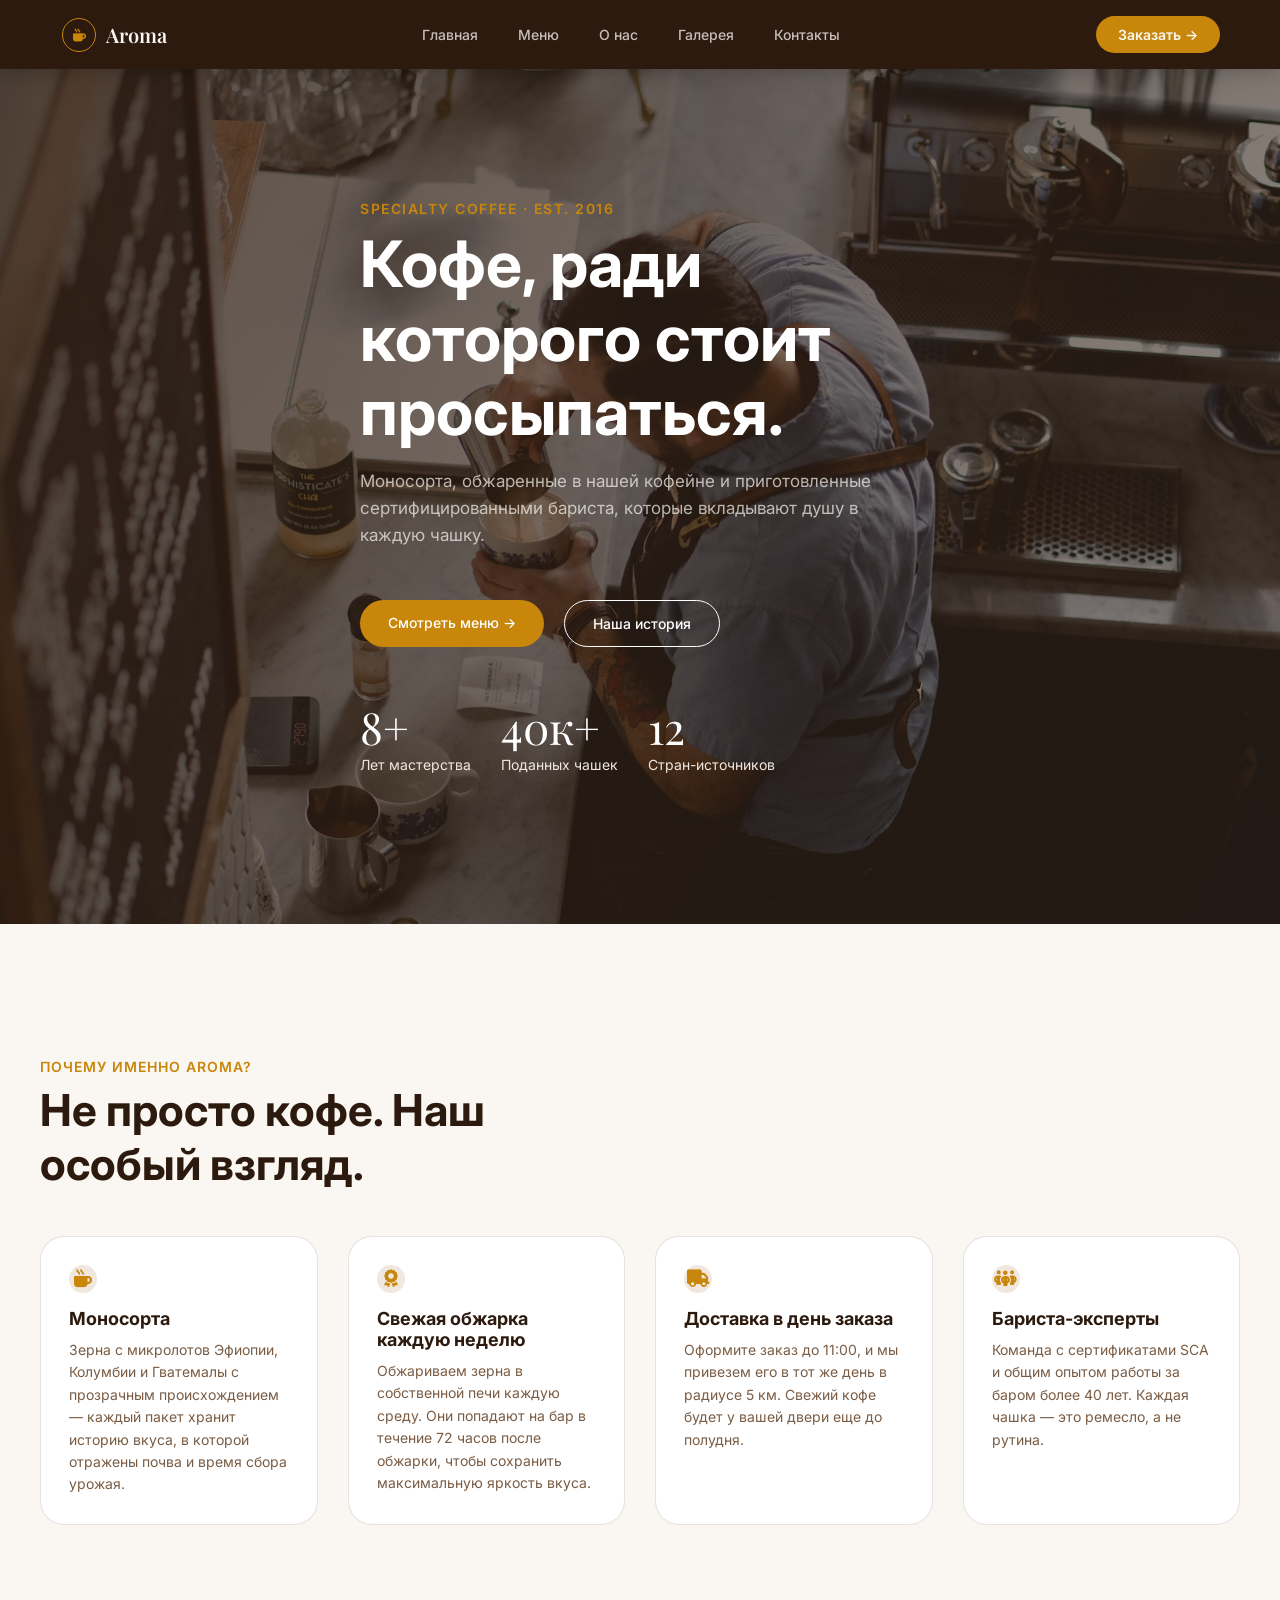
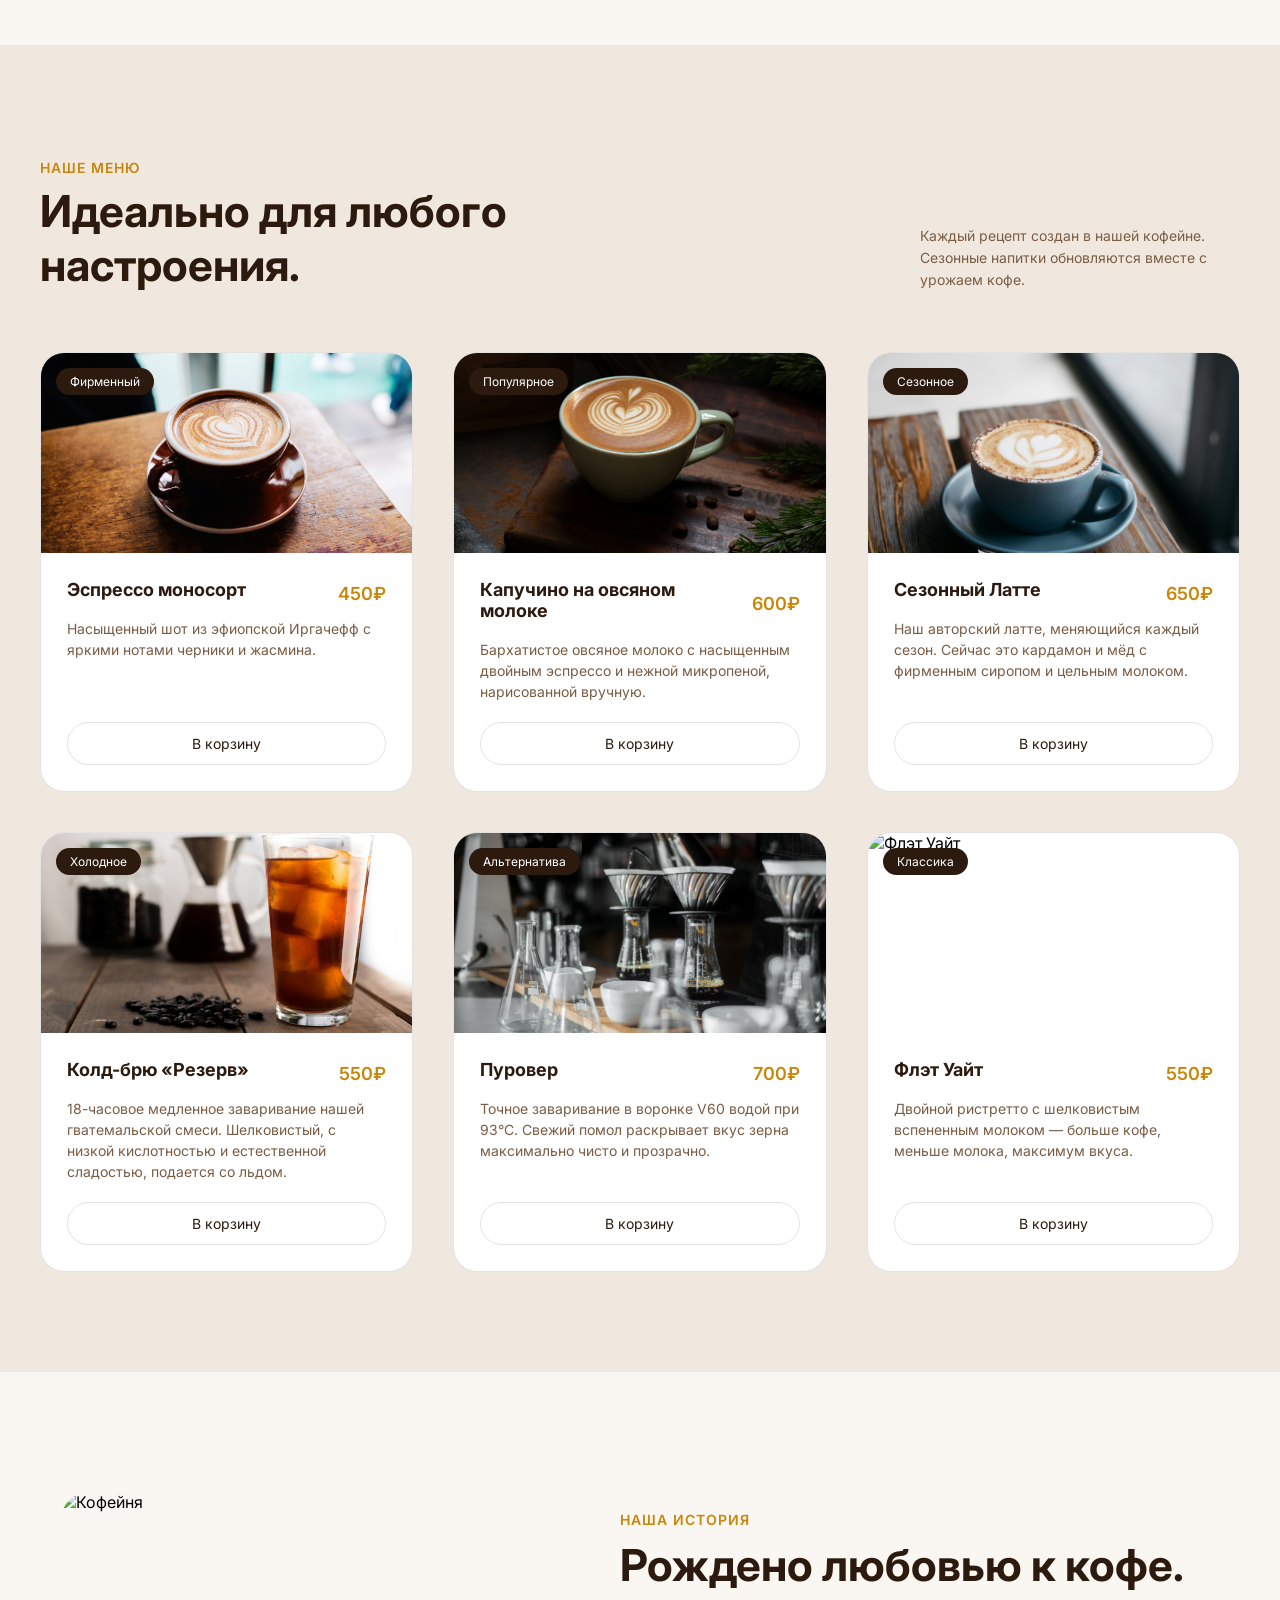
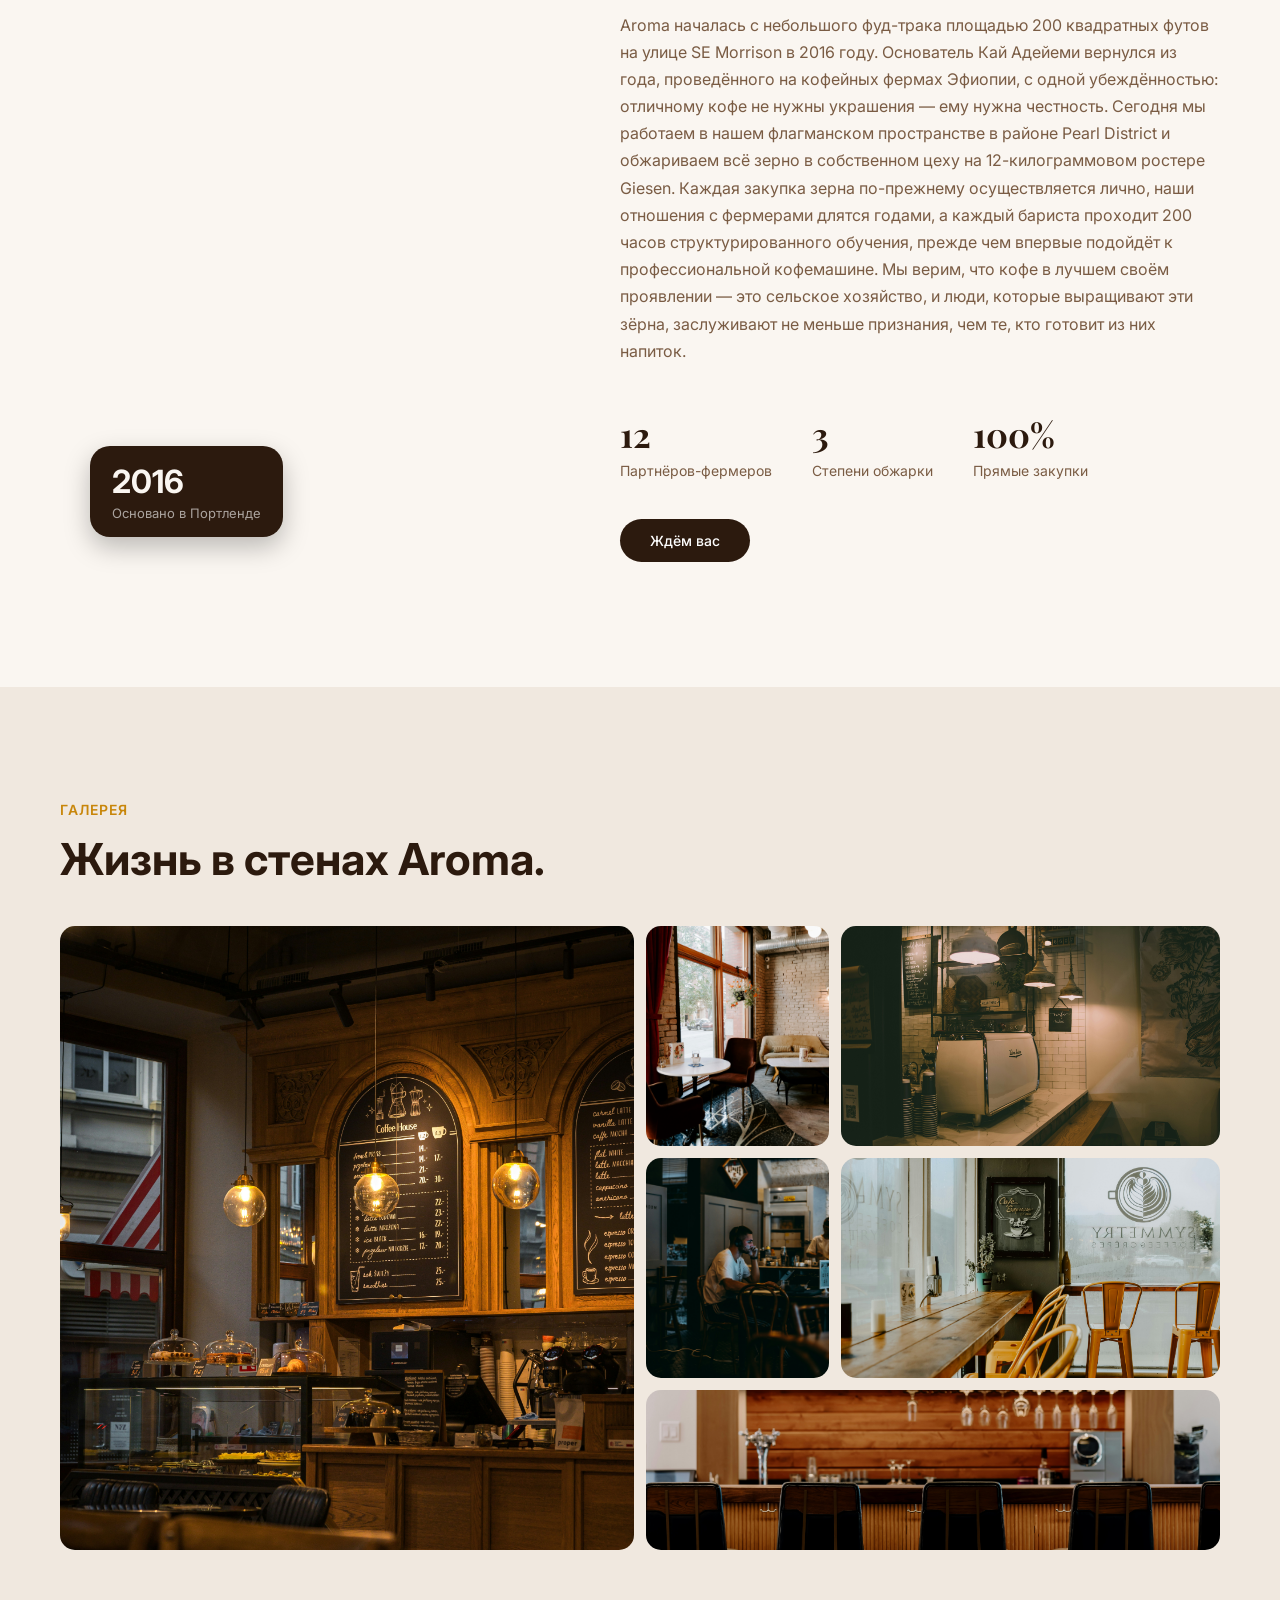
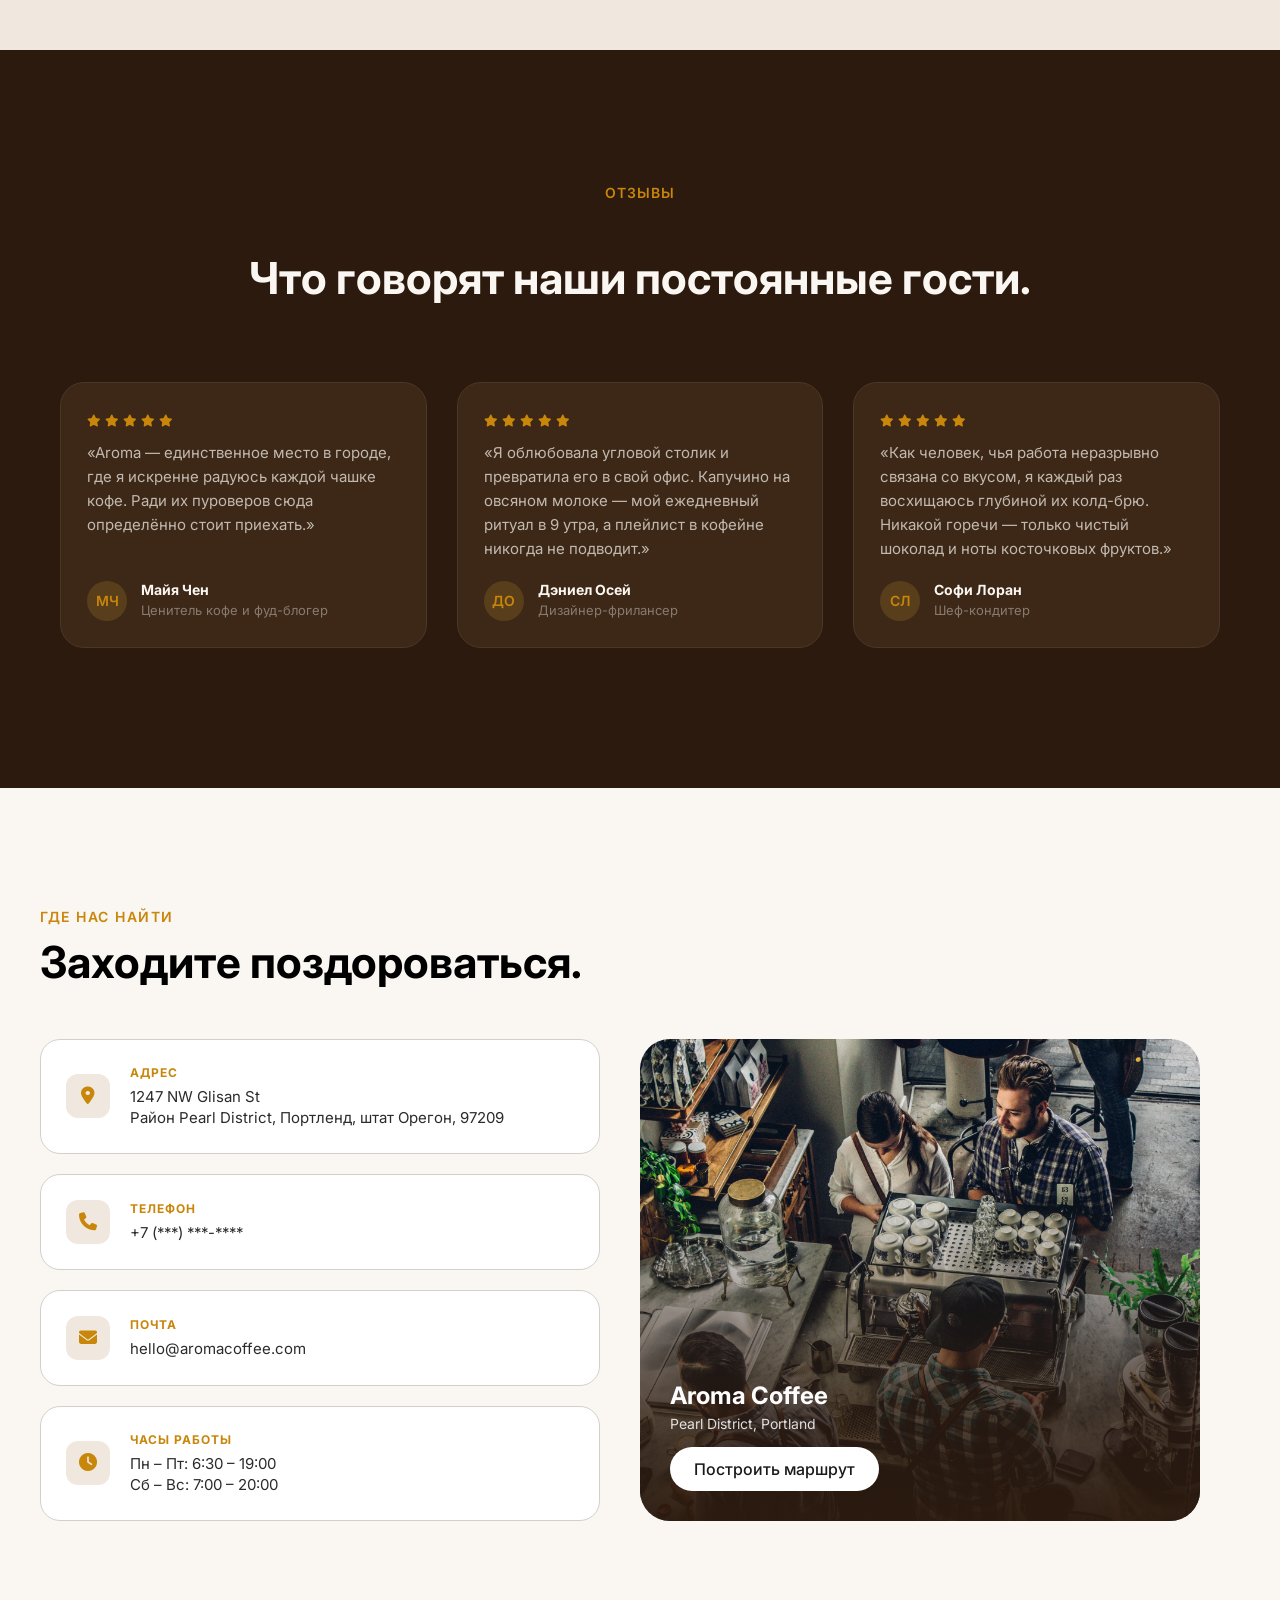
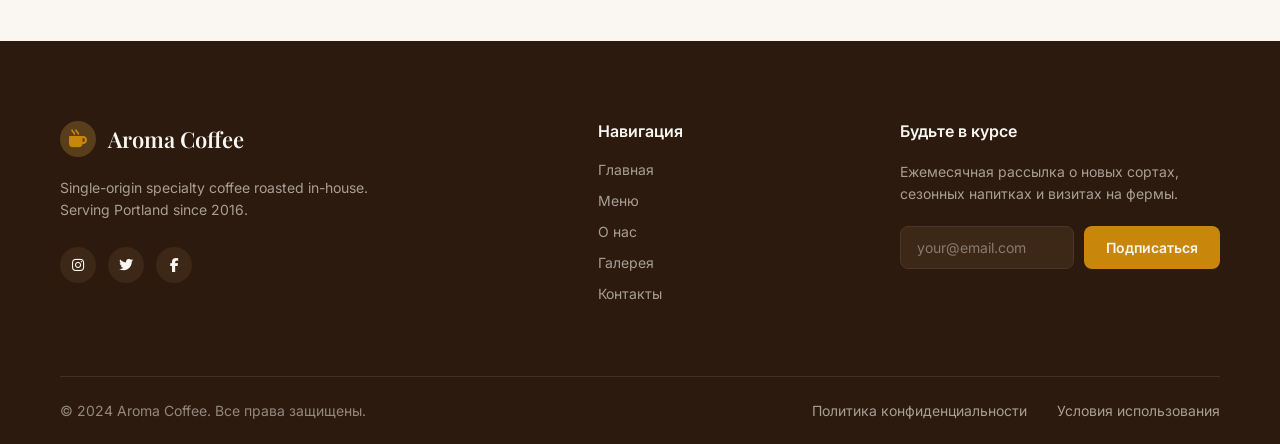
==== commit 89fdd77b: "Готовый проект" ====
--- a/module-1-landing/index.html
+++ b/module-1-landing/index.html
@@ -13,20 +13,33 @@
     <header class="header">
         <div class="container">
             <div class="icone">
-                <a href="#home" class="logo"><i class="fa-solid fa-mug-hot"> </i> Aroma</a>
-            </div>
+                <a href="#home" class="logo">
+                    <span class="logo_icon"><i class="fa-solid fa-mug-hot"></i></span>
+                    Aroma
+                </a>
+            </div>
+
+            <input type="checkbox" id="nav-toggle" class="nav-toggle">
+            <label for="nav-toggle" class="burger">
+                <span></span>
+                <span></span>
+                <span></span>
+            </label>
+
             <nav class="nav">
                 <a href="#home">Главная</a>
                 <a href="#menu">Меню</a>
                 <a href="#about">О нас</a>
                 <a href="#gallery">Галерея</a>
                 <a href="#contact">Контакты</a>
+                <a href="#menu" class="btn btn_mobile">Заказать →</a>
             </nav>
-            <a href="#order" class="btn">Заказать → </a>
+
+            <a href="#menu" class="btn btn_desktop">Заказать → </a>
         </div>
     </header>
 
-    <section class="hero">
+    <section class="hero" id="home">
         <div class="hero_overlay"></div>
         <div class="hero_content">
             <p class="nomer">SPECIALTY COFFEE · EST. 2016</p>
@@ -95,7 +108,7 @@
         </div>
     </section>
 
-    <section class="menu_section">
+    <section class="menu_section" id="menu">
         <div class="menu_header">
             <div class="menu_title">
                 <h3>Наше Меню</h3>
@@ -203,8 +216,9 @@
             </div>
         </div>
     </section>
-    <section class="about_us">
-        <div class="container">
+
+    <section class="about_us" id="about">
+        <div class="container_about">
             <div class="coffee_shop_image">
                 <img src="images/aurela.jpg" alt="Кофейня">
                 <div class="text_overlay">
@@ -241,49 +255,44 @@
                     </div>
                 </div>
                 <div class="button_about">
-                    <a href="#about">Ждём вас</a>
-                </div>
-            </div>
-        </div>
-    </section>
-    <section class="gallery">
+                    <a href="#contact">Ждём вас</a>
+                </div>
+            </div>
+        </div>
+    </section>
+
+    <section class="gallery" id="gallery">
         <div class="text_gallery">
             <h3>Галерея</h3>
             <h1>Жизнь в стенах Aroma.</h1>
         </div>
 
         <div class="section_gallery">
-
             <div class="photo photo-main">
                 <img src="images/alexandra.jpg" alt="меню_кафе">
             </div>
-
             <div class="photo photo-a">
                 <img src="images/angela.jpg" alt="интерьер">
             </div>
-
             <div class="photo photo-b">
                 <img src="images/roman.jpg" alt="ресепшн">
             </div>
-
             <div class="photo photo-c">
                 <img src="images/pesce-huang-foU-1U-Hmpw-unsplash.jpg" alt="барная_стойка">
             </div>
-
             <div class="photo photo-d">
                 <img src="images/rene-porter-1t8go-nyVyE-unsplash.jpg" alt="столы">
             </div>
-
             <div class="photo photo-e">
                 <img src="images/guillaume.jpg" alt="интерьер_кофе">
             </div>
-
-        </div>
-    </section>
+        </div>
+    </section>
+
     <section class="users_comments">
         <div class="container_comments">
             <div class="review">
-                <h2>Отзывы</h2>
+                <h3>Отзывы</h3>
                 <h1>Что говорят наши постоянные гости.</h1>
             </div>
             <div class="container_users">
@@ -348,44 +357,99 @@
             </div>
         </div>
     </section>
-    <section class="relations">
+
+    <section class="relations" id="contact">
+        <div class="text_route">
+            <span class="label">Где нас найти</span>
+            <h1>Заходите поздороваться.</h1>
+        </div>
         <div class="photo_and_info">
-            <div class="text_route">
-                <h3>Где нас найти ?</h3>
-                <h1>Заходите поздороваться.</h1>
-            </div>
             <div class="container_information">
-                <div class="adress">
-                    <div><i class="fa-solid fa-location-dot"></i></div>
-                    <h3>Адрес</h3>
-                    <p>1247 NW Glisan St</p>
-                    <p> Район Pearl District, Портленд, штат Орегон, 97209</p>
-                </div>
-                <div class="phone">
-                    <div><i class="fa-solid fa-phone"></i></div>
-                    <h3>Телефон</h3>
-                    <p>+7 (***) ***-****</p>
-                </div>
-                <div class="gmail">
-                    <div><i class="fa-solid fa-envelope"></i></div>
-                    <h3>Почта</h3>
-                    <p>hello@aromacoffee.com</p>
-                </div>
-                <div class="hours_work">
-                    <div><i class="fa-solid fa-clock"></i></div>
-                    <h3>Часы работы</h3>
-                    <p>Пн – Пт: 6:30 – 19:00</p>
-                    <p>Сб – Вс: 7:00 – 20:00</p>
-                </div>
-            </div>
+                <div class="info adress">
+                    <div class="icon"><i class="fa-solid fa-location-dot"></i></div>
+                    <div class="text">
+                        <h3>Адрес</h3>
+                        <p>1247 NW Glisan St</p>
+                        <p>Район Pearl District, Портленд, штат Орегон, 97209</p>
+                    </div>
+                </div>
+                <div class="info phone">
+                    <div class="icon"><i class="fa-solid fa-phone"></i></div>
+                    <div class="text">
+                        <h3>Телефон</h3>
+                        <p>+7 (***) ***-****</p>
+                    </div>
+                </div>
+                <div class="info gmail">
+                    <div class="icon"><i class="fa-solid fa-envelope"></i></div>
+                    <div class="text">
+                        <h3>Почта</h3>
+                        <p>hello@aromacoffee.com</p>
+                    </div>
+                </div>
+                <div class="info hours_work">
+                    <div class="icon"><i class="fa-solid fa-clock"></i></div>
+                    <div class="text">
+                        <h3>Часы работы</h3>
+                        <p>Пн – Пт: 6:30 – 19:00</p>
+                        <p>Сб – Вс: 7:00 – 20:00</p>
+                    </div>
+                </div>
+            </div>
+
             <div class="photo_adress">
                 <img src="images/joshua.jpg" alt="coffe_shop">
-                <div class="button_adress">
-                    <a href="#adress">Построить маршрут</a>
-                </div>
-            </div>
-        </div>
-    </section>
+                <div class="overlay">
+                    <h2>Aroma Coffee</h2>
+                    <span>Pearl District, Portland</span>
+                    <a href="#contact" class="button_adress">Построить маршрут</a>
+                </div>
+            </div>
+        </div>
+    </section>
+
+    <footer class="footer">
+        <div class="footer_container">
+            <div class="footer_brand">
+                <a href="#home" class="footer_logo">
+                    <span class="footer_logo_icon"><i class="fa-solid fa-mug-hot"></i></span>
+                    Aroma Coffee
+                </a>
+                <p class="footer_description">Single-origin specialty coffee roasted in-house. Serving Portland since 2016.</p>
+                <div class="footer_social">
+                    <a href="#" aria-label="Instagram"><i class="fa-brands fa-instagram"></i></a>
+                    <a href="#" aria-label="Twitter"><i class="fa-brands fa-twitter"></i></a>
+                    <a href="#" aria-label="Facebook"><i class="fa-brands fa-facebook-f"></i></a>
+                </div>
+            </div>
+
+            <div class="footer_nav">
+                <h3>Навигация</h3>
+                <a href="#home">Главная</a>
+                <a href="#menu">Меню</a>
+                <a href="#about">О нас</a>
+                <a href="#gallery">Галерея</a>
+                <a href="#contact">Контакты</a>
+            </div>
+
+            <div class="footer_newsletter">
+                <h3>Будьте в курсе</h3>
+                <p>Ежемесячная рассылка о новых сортах, сезонных напитках и визитах на фермы.</p>
+                <form class="footer_form">
+                    <input type="email" placeholder="your@email.com" required>
+                    <button type="submit">Подписаться</button>
+                </form>
+            </div>
+        </div>
+
+        <div class="footer_bottom">
+            <p>&copy; 2024 Aroma Coffee. Все права защищены.</p>
+            <div class="footer_bottom_links">
+                <a href="#">Политика конфиденциальности</a>
+                <a href="#">Условия использования</a>
+            </div>
+        </div>
+    </footer>
 </body>
 
 </html>
--- a/module-1-landing/css/style.css
+++ b/module-1-landing/css/style.css
@@ -1,36 +1,229 @@
-@import url('https://fonts.googleapis.com/css2?family=Cormorant:wght@400;600;700&family=Inter:wght@400;500;600&family=Playfair+Display:wght@400;500;600;700&display=swap');
-
-body {
+@import url('https://fonts.googleapis.com/css2?family=Inter:wght@400;500;600;700&family=Playfair+Display:wght@400;500;600;700&display=swap');
+
+* {
+    box-sizing: border-box;
+}
+
+html {
+    scroll-behavior: smooth;
+}
+
+body,
+.text p {
     margin: 0;
-}
+    font-family: 'Inter', sans-serif;
+}
+
+section,
+footer {
+    scroll-margin-top: 88px;
+}
+
+h1,
+h2,
+.text_overlay h2,
+.overlay h2,
+.menu_card h3,
+.advantages_one h3,
+.advantages_two h3,
+.advantages_three h3,
+.advantages_fourth h3, {
+    font-family: 'Playfair Display', serif;
+}
+
+a {
+    text-decoration: none;
+}
+
+/*HEADER */
 
 .header {
     position: sticky;
     width: 100%;
-    z-index: 10;
+    z-index: 100;
     top: 0;
     background-color: #2C1A0E;
+    box-shadow: 0 2px 20px rgba(0, 0, 0, 0.25);
 }
 
 .container {
     display: flex;
     justify-content: space-between;
     align-items: center;
-    padding: 20px;
+    padding: 16px 60px;
+    max-width: 1400px;
+    margin: 0 auto;
+    position: relative;
+}
+
+.icone .logo {
+    display: flex;
+    align-items: center;
+    gap: 10px;
+    color: #FAF6F1;
+    font-family: 'Playfair Display', serif;
+    font-size: 20px;
+    font-weight: 600;
+    transform: translate(2px, 0)
+}
+
+.logo_icon {
+    background-color: transparent;
+    border: 1.5px solid #C8860A;
+    color: #C8860A;
+    width: 34px;
+    height: 34px;
+    border-radius: 50%;
+    display: flex;
+    justify-content: center;
+    align-items: center;
+    box-sizing: border-box;
+    flex-shrink: 0;
+    line-height: 1;
+}
+
+.logo_icon .fa-mug-hot {
+    font-size: 13px;
+    margin: 0;
+    line-height: 1;
+    transform: translate(0, 1px);
+}
+
+.nav {
+    display: flex;
+    align-items: center;
+    gap: 40px;
 }
 
 .container a {
     color: #C8860A;
-    text-decoration: none;
     font-family: 'Inter';
     font-size: 14px;
 }
 
-.nav {
-    display: flex;
-    gap: 40px;
-}
-
+.nav a {
+    position: relative;
+    color: rgba(250, 246, 241, 0.75);
+    font-weight: 500;
+    padding: 6px 0;
+    transition: color 0.3s ease;
+}
+
+.nav a:not(.btn)::after {
+    content: '';
+    position: absolute;
+    left: 0;
+    bottom: -2px;
+    width: 0;
+    height: 2px;
+    background-color: #C8860A;
+    transition: width 0.3s ease;
+}
+
+.nav a:not(.btn):hover {
+    color: #FAF6F1;
+}
+
+.nav a:not(.btn):hover::after {
+    width: 100%;
+}
+
+.btn {
+    background-color: #C8860A;
+    color: #FAF6F1 !important;
+    padding: 10px 22px;
+    border-radius: 25px;
+    font-weight: 600;
+    transition: background-color 0.3s ease, transform 0.2s ease;
+    display: inline-block;
+    white-space: nowrap;
+}
+
+.btn:hover {
+    background-color: #b3760a;
+    transform: translateY(-1px);
+}
+
+.btn_mobile {
+    display: none;
+}
+
+/* Бургер-меню (скрыт на десктопе) */
+.nav-toggle {
+    display: none;
+}
+
+.burger {
+    display: none;
+    flex-direction: column;
+    justify-content: space-between;
+    width: 26px;
+    height: 18px;
+    cursor: pointer;
+    z-index: 20;
+}
+
+.burger span {
+    display: block;
+    height: 2px;
+    width: 100%;
+    background-color: #FAF6F1;
+    border-radius: 2px;
+    transition: transform 0.3s ease, opacity 0.3s ease;
+}
+
+@media (max-width: 900px) {
+    .container {
+        padding: 16px 24px;
+    }
+
+    .btn_desktop {
+        display: none;
+    }
+
+    .burger {
+        display: flex;
+    }
+
+    .nav {
+        position: fixed;
+        top: 0;
+        right: -100%;
+        width: 260px;
+        height: 100vh;
+        background-color: #2C1A0E;
+        flex-direction: column;
+        align-items: flex-start;
+        justify-content: center;
+        gap: 28px;
+        padding: 40px;
+        transition: right 0.35s ease;
+        box-shadow: -10px 0 30px rgba(0, 0, 0, 0.3);
+    }
+
+    .btn_mobile {
+        display: inline-block;
+        margin-top: 10px;
+    }
+
+    .nav-toggle:checked~.nav {
+        right: 0;
+    }
+
+    .nav-toggle:checked~.burger span:nth-child(1) {
+        transform: translateY(8px) rotate(45deg);
+    }
+
+    .nav-toggle:checked~.burger span:nth-child(2) {
+        opacity: 0;
+    }
+
+    .nav-toggle:checked~.burger span:nth-child(3) {
+        transform: translateY(-8px) rotate(-45deg);
+    }
+}
+
+/* ============ HERO ============ */
 
 .hero {
     background-image: url('../images/hero-barista_1.jpeg');
@@ -44,8 +237,8 @@
     position: relative;
     justify-content: center;
     align-items: center;
-}
-
+    padding: 0 20px;
+}
 
 .hero_overlay {
     position: absolute;
@@ -54,7 +247,7 @@
     z-index: 1;
     left: 0;
     top: 0;
-    background-color: rgba(44, 26, 14, 0.6);
+    background: linear-gradient(120deg, rgba(44, 26, 14, 0.75) 0%, rgba(44, 26, 14, 0.45) 100%);
 }
 
 .hero_content {
@@ -65,54 +258,57 @@
     flex-direction: column;
     text-align: left;
     justify-content: center;
-    max-width: 500px;
+    max-width: 560px;
     margin-top: -20px;
+    position: relative;
+    z-index: 2;
 }
 
 .fa-solid {
     font-size: 18px;
-    margin: 5px;
-}
-
+}
 
 .quote {
     color: #FFFFFF;
-    z-index: 2;
-    font-size: 72px;
-    font-family: 'Cormorant', serif;
+    font-size: 64px;
+    line-height: 1.15;
+    margin: 10px 0 20px 0;
 }
 
 .nomer {
     color: #C8860A;
-    z-index: 3;
+    letter-spacing: 1.5px;
     display: flex;
     align-self: flex-start;
     width: 100%;
     text-align: left;
-    margin-bottom: -50px;
-    font-size: 14px;
-    font-family: 'Inter';
+    font-size: 14px;
+    font-weight: 600;
+    margin: 0;
 }
 
 .history {
     color: rgba(250, 246, 241, 0.7);
-    z-index: 4;
-    font-size: 18px;
-    margin-bottom: 50px;
-    margin-top: -20px;
-    font-family: 'Inter', serif;
+    font-size: 17px;
+    line-height: 1.6;
+    margin-bottom: 40px;
+    margin-top: 0;
 }
 
 .hero_buttons a {
-    font-family: 'Inter', sans-serif;
     font-size: 14px;
     font-weight: 500;
     padding: 14px 28px;
-    text-decoration: none;
     color: #FFFFFF;
     background-color: #C8860A;
     border-radius: 25px;
     display: inline-block;
+    transition: background-color 0.3s ease, transform 0.2s ease;
+}
+
+.hero_buttons a:hover {
+    background-color: #b3760a;
+    transform: translateY(-2px);
 }
 
 .hero_buttons a:last-child {
@@ -120,55 +316,64 @@
     border: 1px solid #FFFFFF;
 }
 
+.hero_buttons a:last-child:hover {
+    background-color: rgba(255, 255, 255, 0.1);
+}
+
 .hero_buttons {
-    z-index: 5;
     justify-content: center;
     display: flex;
     gap: 20px;
     margin-top: 10px;
+    flex-wrap: wrap;
 }
 
 .hero_stats {
     display: flex;
-    gap: 10px;
+    gap: 30px;
     margin-top: 50px;
-    width: 350px;
     color: #FFFFFF;
-    z-index: 6;
+    flex-wrap: wrap;
 }
 
 .hero_stats p {
     margin: 0px;
-    text-align: center;
+    text-align: left;
 }
 
 .stat_number {
-    font-size: 50px;
-    font-family: 'Playfair Display', serif;
+    font-size: 44px;
+    font-family: 'PLayfair Display' , serif;
 }
 
 .stat_text {
     font-size: 14px;
-    font-family: 'Inter', serif;
     color: #F0E8DF;
 }
 
-.advantages {
-    display: flex;
-    flex-direction: row;
-    gap: 40px;
-    max-width: 1200px;
-    width: 100%;
-}
-
-.puns {
-    display: flex;
-    flex-direction: column;
-    max-width: 1200px;
-    width: 100%;
-    margin-bottom: 25px;
-    margin-top: 30px;
-}
+@media (max-width: 700px) {
+    .quote {
+        font-size: 42px;
+    }
+
+    .history {
+        font-size: 15px;
+    }
+
+    .hero_content {
+        max-width: 100%;
+    }
+
+    .hero_stats {
+        gap: 20px;
+    }
+
+    .stat_number {
+        font-size: 34px;
+    }
+}
+
+/*  DETAILS / ADVANTAGES  */
 
 .details {
     display: flex;
@@ -178,18 +383,37 @@
     background-color: #FAF6F1;
 }
 
+.puns {
+    display: flex;
+    flex-direction: column;
+    max-width: 1200px;
+    width: 100%;
+    margin-bottom: 45px;
+}
+
 .puns h3 {
     color: #C8860A;
     font-size: 14px;
-    margin-bottom: -20px;
-    font-family: 'Inter';
+    margin-bottom: 8px;
     text-transform: uppercase;
+    font-weight: 600;
+    letter-spacing: 1px;
 }
 
 .puns h1 {
     color: #2C1A0E;
-    font-size: 48px;
-    width: 450px;
+    font-size: 44px;
+    max-width: 550px;
+    margin: 0;
+}
+
+.advantages {
+    display: flex;
+    flex-direction: row;
+    gap: 30px;
+    max-width: 1200px;
+    width: 100%;
+    flex-wrap: wrap;
 }
 
 .advantages_one h3,
@@ -198,7 +422,7 @@
 .advantages_fourth h3 {
     font-size: 18px;
     color: #2C1A0E;
-    font-family: 'Playfair Display';
+    margin: 15px 0 10px 0;
 }
 
 .advantages_one,
@@ -206,12 +430,21 @@
 .advantages_three,
 .advantages_fourth {
     flex: 1;
-    min-width: 200px;
+    min-width: 240px;
     background-color: #FFFFFF;
-    border-radius: 30px;
-    padding: 18px;
+    border-radius: 24px;
+    padding: 28px;
     text-align: start;
     border: 1px solid #2c1a0e1f;
+    transition: transform 0.3s ease, box-shadow 0.3s ease;
+}
+
+.advantages_one:hover,
+.advantages_two:hover,
+.advantages_three:hover,
+.advantages_fourth:hover {
+    transform: translateY(-6px);
+    box-shadow: 0 12px 30px rgba(44, 26, 14, 0.1);
 }
 
 .advantages_one p,
@@ -219,26 +452,41 @@
 .advantages_three p,
 .advantages_fourth p {
     font-size: 14px;
-    font-family: 'Inter';
     color: #7A5C44;
+    line-height: 1.6;
+    margin: 0;
 }
 
 .icon-wrapper {
     color: #C8860A;
     background-color: #F0E8DF;
-    padding: 15px;
-    border-radius: 15px;
-    width: 20px;
-    height: 20px;
+    padding: 14px;
+    border-radius: 14px;
+    width: 22px;
+    height: 22px;
     display: flex;
     justify-content: center;
     align-items: center;
-}
+    font-size: 18px;
+}
+
+@media (max-width: 700px) {
+    .details {
+        padding: 70px 24px;
+    }
+
+    .puns h1 {
+        font-size: 32px;
+        max-width: 100%;
+    }
+}
+
+/* MENU */
 
 .menu_section {
     display: flex;
     flex-direction: column;
-    padding: 80px 20px;
+    padding: 100px 20px;
     align-items: center;
     background-color: #F0E8DF;
 }
@@ -246,42 +494,46 @@
 .menu_header {
     display: flex;
     justify-content: space-between;
+    align-items: flex-end;
     max-width: 1200px;
     width: 100%;
     margin-bottom: 60px;
+    gap: 30px;
+    flex-wrap: wrap;
 }
 
 .menu_title {
     display: flex;
     flex-direction: column;
-    width: 500px;
+    max-width: 500px;
 }
 
 .menu_title h3 {
     color: #C8860A;
     font-size: 14px;
-    font-family: 'Inter';
     text-transform: uppercase;
+    font-weight: 600;
+    letter-spacing: 1px;
+    margin-bottom: 8px;
 }
 
 .menu_title h1 {
-    font-size: 48px;
+    font-size: 44px;
     color: #2C1A0E;
-    font-family: 'Playfair Display';
     margin: 0px;
 }
 
 .menu_description {
     display: flex;
-    width: 300px;
-    align-items: end;
+    max-width: 320px;
+    align-items: flex-end;
 }
 
 .menu_description p {
     color: #7A5C44;
-    font-family: 'Inter';
-    font-size: 14px;
-    margin: 6px;
+    font-size: 14px;
+    line-height: 1.6;
+    margin: 0;
 }
 
 .menu_cards {
@@ -300,12 +552,17 @@
     border: 1px solid #2c1a0e1f;
     padding: 0px;
     width: 100%;
-    border-radius: 30px;
+    border-radius: 24px;
     overflow: hidden;
+    transition: transform 0.3s ease, box-shadow 0.3s ease;
+}
+
+.menu_card:hover {
+    transform: translateY(-6px);
+    box-shadow: 0 16px 34px rgba(44, 26, 14, 0.12);
 }
 
 .menu_card h3 {
-    font-family: 'Playfair Display';
     font-size: 18px;
     color: #2C1A0E;
     margin: 0 0 8px 0;
@@ -313,12 +570,10 @@
 
 .price {
     font-size: 18px;
-    font-family: 'Inter';
     color: #C8860A;
     font-weight: 600;
     margin: 0;
     padding: 0;
-
 }
 
 .header_row {
@@ -331,12 +586,12 @@
 
 .description {
     display: flex;
-    font-family: 'Inter';
     font-size: 14px;
     color: #7A5C44;
+    line-height: 1.5;
     width: 100%;
     flex: 1;
-    align-items: center;
+    align-items: flex-start;
     margin: 0 0 20px 0;
 }
 
@@ -348,9 +603,16 @@
     border: 1px solid #2c1a0e1f;
     width: 100%;
     border-radius: 50px;
-    padding: 10px 10px;
+    padding: 12px 10px;
     align-self: center;
     cursor: pointer;
+    transition: background-color 0.3s ease, color 0.3s ease, border-color 0.3s ease;
+}
+
+.add-to-order:hover {
+    background-color: #2C1A0E;
+    color: #FAF6F1;
+    border-color: #2C1A0E;
 }
 
 .card_image {
@@ -366,13 +628,18 @@
     object-fit: cover;
     object-position: center 70%;
     display: block;
+    transition: transform 0.5s ease;
+}
+
+.menu_card:hover .card_image img {
+    transform: scale(1.06);
 }
 
 .card_text {
     display: flex;
     flex-direction: column;
     flex: 1;
-    padding: 30px;
+    padding: 26px;
 }
 
 .tag {
@@ -382,7 +649,6 @@
     padding: 6px 14px;
     border-radius: 20px;
     font-size: 12px;
-    font-family: 'Inter';
     color: #FFFFFF;
     background-color: #2C1A0E;
 }
@@ -394,27 +660,20 @@
 }
 
 @media (max-width: 600px) {
+    .menu_section {
+        padding: 60px 16px;
+    }
+
     .menu_cards {
         grid-template-columns: 1fr;
     }
-}
-
-.coffee_shop_image {
-    overflow: hidden;
-    display: flex;
-    width: auto;
-    padding: 20px;
-    align-items: center;
-}
-
-.coffee_shop_image img {
-    width: 500px;
-    height: 75vh;
-    object-fit: cover;
-    object-position: center;
-    border-radius: 30px;
-    overflow: hidden;
-}
+
+    .menu_title h1 {
+        font-size: 32px;
+    }
+}
+
+/* ABOUT US  */
 
 .about_us {
     width: 100%;
@@ -422,8 +681,7 @@
     padding: 120px 0;
 }
 
-
-.about_us .container {
+.container_about {
     max-width: 1200px;
     width: 100%;
     margin: 0 auto;
@@ -457,22 +715,17 @@
     flex-direction: column;
 }
 
-.our_store {
-    display: flex;
-    flex-direction: column;
-}
-
 .our_store h3 {
     color: #C8860A;
     font-size: 14px;
-    font-family: 'Inter', sans-serif;
     text-transform: uppercase;
+    font-weight: 600;
+    letter-spacing: 1px;
     margin-bottom: 10px;
 }
 
 .our_store h1 {
-    font-family: 'Playfair Display', serif;
-    font-size: 48px;
+    font-size: 44px;
     color: #2C1A0E;
     margin-top: 0;
     margin-bottom: 20px;
@@ -481,19 +734,19 @@
 .our_store p {
     font-size: 16px;
     color: #7A5C44;
-    font-family: 'Inter', sans-serif;
-    line-height: 1.6;
+    line-height: 1.7;
 }
 
 .our_features {
     display: flex;
     gap: 40px;
     margin-top: 30px;
+    flex-wrap: wrap;
 }
 
 .features p:first-child {
     color: #2C1A0E;
-    font-size: 36px;
+    font-size: 34px;
     font-family: 'Playfair Display', serif;
     margin: 0;
     font-weight: 700;
@@ -501,7 +754,6 @@
 
 .features p:last-child {
     font-size: 14px;
-    font-family: 'Inter', sans-serif;
     color: #7A5C44;
     margin: 5px 0 0 0;
 }
@@ -514,73 +766,76 @@
     border-radius: 50px;
     width: fit-content;
     justify-content: center;
-    transition: background-color 0.3s ease;
+    transition: background-color 0.3s ease, transform 0.2s ease;
 }
 
 .button_about:hover {
     background-color: #C8860A;
+    transform: translateY(-2px);
 }
 
 .button_about a {
-    text-decoration: none;
     color: #FFFFFF;
-    font-family: 'Inter', sans-serif;
     font-size: 14px;
     font-weight: 500;
-}
-
-@media (max-width: 900px) {
-    .about_us .container {
-        flex-direction: column;
-        gap: 40px;
-    }
-
-    .coffee_shop_image {
-        max-width: 100%;
-    }
-
-    .coffee_shop_image img {
-        height: 50vh;
-    }
-
-    .our_store h1 {
-        font-size: 36px;
-    }
-
-    .our_features {
-        flex-wrap: wrap;
-    }
 }
 
 .text_overlay {
     background-color: #2C1A0E;
     position: absolute;
-    padding: 7px;
-    border-radius: 30px;
-    left: 400px;
-    bottom: 0px;
-    text-align: center;
-
-
+    padding: 16px 22px;
+    border-radius: 20px;
+    left: 30px;
+    bottom: 30px;
+    text-align: left;
+    box-shadow: 0 10px 26px rgba(0, 0, 0, 0.25);
 }
 
 .text_overlay h2 {
-    margin: 0px 0px 0px 0px;
-    font-family: 'Playfair Display';
-    font-size: 36px;
+    margin: 0px;
+    font-size: 32px;
     color: #FAF6F1;
 }
 
 .text_overlay p {
-    margin: 0px 0px 15px 0px;
-    font-family: 'Irent', sans-serif;
-    font-size: 14px;
-    color: rgba(255, 255, 255, 0.5);
+    margin: 4px 0px 0px 0px;
+    font-size: 13px;
+    color: rgba(255, 255, 255, 0.6);
     font-weight: 400;
 }
 
+@media (max-width: 900px) {
+    .about_us {
+        padding: 70px 0;
+    }
+
+    .container_about {
+        flex-direction: column;
+        gap: 40px;
+    }
+
+    .coffee_shop_image {
+        max-width: 100%;
+        width: 100%;
+    }
+
+    .coffee_shop_image img {
+        height: 50vh;
+    }
+
+    .our_store h1 {
+        font-size: 32px;
+    }
+
+    .our_features {
+        gap: 24px;
+    }
+}
+
+/* GALLERY  */
+
 .gallery {
-    padding: 60px 120px;
+    padding: 100px 60px;
     background-color: #F0E8DF;
 }
 
@@ -591,30 +846,25 @@
 
 .text_gallery h3 {
     color: #C8860A;
-    font-family: 'Inter', sans-serif;
     font-size: 14px;
     text-transform: uppercase;
+    font-weight: 600;
+    letter-spacing: 1px;
 }
 
 .text_gallery h1 {
-    font-size: 48px;
-    font-family: 'Playfair Display', serif;
+    font-size: 44px;
     color: #2C1A0E;
+    margin-top: 8px;
 }
 
 .section_gallery {
-    padding: 60px;
     max-width: 1200px;
     margin: 0 auto;
-
     display: grid;
-
     grid-template-columns: repeat(6, 1fr);
-
     grid-template-rows: 220px 220px 160px;
-
-    gap: 10px;
-
+    gap: 12px;
     grid-template-areas:
         "main main main a    b    b"
         "main main main c    d    d"
@@ -624,11 +874,6 @@
 .photo {
     overflow: hidden;
     border-radius: 15px;
-    transition: transform 2s cubic-bezier(0.25, 1, 0.5, 1);
-}
-
-.photo img:hover {
-    transform: scale(1.4)
 }
 
 .photo img {
@@ -637,6 +882,11 @@
     object-fit: cover;
     object-position: center;
     display: block;
+    transition: transform 1.2s cubic-bezier(0.25, 1, 0.5, 1);
+}
+
+.photo img:hover {
+    transform: scale(1.15);
 }
 
 .photo-main {
@@ -663,35 +913,41 @@
     grid-area: e;
 }
 
-/* Адаптив: на узких экранах — одна колонка */
-@media (max-width: 700px) {
+.photo-e img {
+    object-position: center 70%;
+}
+
+@media (max-width: 900px) {
     .gallery {
-        padding: 40px 20px;
+        padding: 60px 24px;
     }
 
     .section_gallery {
         grid-template-columns: 1fr 1fr;
-        grid-template-rows: auto;
+        grid-template-rows: 200px 160px 160px 160px;
         grid-template-areas:
             "main main"
             "a    b"
             "c    d"
-            "e    f";
-    }
-
-    .photo img {
-        height: 160px;
-    }
-}
-
-.photo-e img {
-    object-position: center 70%;
-}
+            "e    e";
+    }
+}
+
+@media (max-width: 500px) {
+    .text_gallery h1 {
+        font-size: 32px;
+    }
+
+    .section_gallery {
+        grid-template-rows: 220px 140px 140px 140px;
+    }
+}
+
+/* ============ REVIEWS ============ */
 
 .users_comments {
     background-color: #2C1A0E;
-    padding: 120px;
-
+    padding: 120px 40px;
 }
 
 .container_comments {
@@ -708,19 +964,21 @@
     align-items: center;
     flex-direction: column;
     width: auto;
-}
-
-.review h2 {
-    color: #C8860A;
-    font-family: 'Inter', sans-serif;
+    text-align: center;
+    margin-bottom: 20px;
+}
+
+.review h3 {
+    color: #C8860A;
     font-size: 14px;
     text-transform: uppercase;
+    font-weight: 600;
+    letter-spacing: 1px;
 }
 
 .review h1 {
     color: #FAF6F1;
-    font-size: 48px;
-    font-family: 'Playfair Display', serif;
+    font-size: 44px;
 }
 
 .container_users {
@@ -732,49 +990,52 @@
     justify-content: center;
     align-items: stretch;
     padding: 20px;
-
 }
 
 .reviews_card {
     max-width: 380px;
     text-align: start;
     flex: 1;
-    padding: 20px;
+    padding: 26px;
     background-color: #3D2817;
-    border-radius: 30px;
+    border-radius: 24px;
     border: 1px solid #4A3728;
     display: flex;
     flex-direction: column;
+    transition: transform 0.3s ease;
+}
+
+.reviews_card:hover {
+    transform: translateY(-6px);
 }
 
 .reviews_star {
     max-width: 100px;
+    margin-bottom: 12px;
 }
 
 .fa-star {
     color: #C8860A;
     font-size: 12px;
-    margin: 0px;
 }
 
 .user {
     display: flex;
-    align-items: center;
-    gap: 20px;
     align-items: end;
+    gap: 14px;
     margin-top: auto;
-
+    padding-top: 20px;
 }
 
 .name_user {
     display: flex;
     background-color: #593e1c;
     font-size: 14px;
-    font-family: 'Inter', sans-serif;
     padding: 5px;
     border-radius: 50%;
     width: 40px;
     height: 40px;
+    min-width: 40px;
     align-items: center;
     justify-content: center;
     color: #C8860A;
@@ -783,28 +1044,27 @@
 
 .reviews_card p {
     color: rgba(250, 246, 241, 0.7);
-    font-family: 'Inter', sans-serif;
-    font-size: 16px;
+    font-size: 15px;
+    line-height: 1.6;
+    margin: 0;
 }
 
 .info_user {
     display: flex;
     flex-direction: column;
     align-items: start;
-
-
 }
 
 .info_user h3 {
     color: #FAF6F1;
-    font-family: 'Inter', sans-serif;
     font-size: 14px;
     margin: 0px;
 }
 
 .info_user p {
     color: rgba(250, 246, 241, 0.4);
-    margin: 0px;
+    margin: 2px 0 0 0;
+    font-size: 13px;
 }
 
 @media (max-width: 1024px) {
@@ -820,9 +1080,14 @@
 }
 
 @media (max-width: 700px) {
+    .users_comments {
+        padding: 70px 20px;
+    }
+
     .container_users {
         flex-direction: column;
-        align-items: center;
+        align-items: stretch;
+        padding: 0;
     }
 
     .reviews_card {
@@ -830,20 +1095,422 @@
         width: 100%;
         flex: none;
     }
-}
+
+    .review h1 {
+        font-size: 32px;
+    }
+}
+
+/* ============ RELATIONS / CONTACT ============ */
 
 .relations {
     background-color: #FAF6F1;
-    padding: 120px;
+    padding: 120px 40px;
+    display: flex;
+    flex-direction: column;
+    align-items: center;
+}
+
+.text_route {
+    display: flex;
+    flex-direction: column;
+    align-items: flex-start;
+    max-width: 1200px;
+    width: 100%;
+    margin: 0 auto 50px auto;
+}
+
+.text_route .label {
+    color: #C8860A;
+    font-weight: 600;
+    letter-spacing: 1.5px;
+    text-transform: uppercase;
+    font-size: 14px;
+    margin-bottom: 10px;
+}
+
+.text_route h1 {
+    font-size: 44px;
+    margin: 0;
 }
 
 .photo_and_info {
     display: flex;
-    flex-direction: column;
-}
-
-.text_route {
-    display: flex;
-    flex-direction: column;
-    align-items: center;
-}
+    flex-direction: row;
+    align-items: stretch;
+    gap: 40px;
+    max-width: 1200px;
+    width: 100%;
+    margin: 0 auto;
+}
+
+.container_information {
+    display: flex;
+    flex-direction: column;
+    justify-content: space-between;
+    width: 560px;
+    flex-shrink: 0;
+}
+
+.info {
+    background-color: #FFFFFF;
+    border-radius: 20px;
+    padding: 25px;
+    border: 1px solid rgb(212, 207, 204);
+    display: flex;
+    flex-direction: row;
+    align-items: center;
+    gap: 20px;
+    margin-bottom: 20px;
+    transition: box-shadow 0.3s ease, transform 0.3s ease;
+}
+
+.info:hover {
+    box-shadow: 0 10px 26px rgba(44, 26, 14, 0.08);
+    transform: translateY(-3px);
+}
+
+.info:last-child {
+    margin-bottom: 0;
+}
+
+.info .icon {
+    background-color: #F0E8DF;
+    width: 44px;
+    height: 44px;
+    min-width: 44px;
+    border-radius: 12px;
+    display: flex;
+    justify-content: center;
+    align-items: center;
+}
+
+.info .text {
+    display: flex;
+    flex-direction: column;
+}
+
+.info .text h3 {
+    color: #C8860A;
+    text-transform: uppercase;
+    font-size: 12px;
+    letter-spacing: 1px;
+    margin: 0 0 6px 0;
+    font-family: 'Inter';
+}
+
+.info .text p {
+    margin: 0;
+    color: #2b2b2b;
+    line-height: 1.4;
+    font-size: 15px;
+}
+
+.fa-location-dot,
+.fa-phone,
+.fa-envelope,
+.fa-clock {
+    color: #C8860A;
+    font-size: 18px;
+}
+
+.photo_adress {
+    position: relative;
+    width: 560px;
+    flex-shrink: 0;
+    border-radius: 30px;
+    overflow: hidden;
+}
+
+.photo_adress img {
+    width: 100%;
+    height: 100%;
+    object-fit: cover;
+    object-position: center;
+    display: block;
+}
+
+.overlay {
+    position: absolute;
+    left: 0;
+    bottom: 0;
+    width: 100%;
+    height: 70%;
+    padding: 30px;
+    color: #fff;
+    box-sizing: border-box;
+    display: flex;
+    flex-direction: column;
+    align-items: flex-start;
+    justify-content: flex-end;
+    background: linear-gradient(to top,
+            rgba(44, 26, 14, 0.95) 0%,
+            rgba(44, 26, 14, 0.75) 35%,
+            rgba(44, 26, 14, 0.35) 70%,
+            rgba(44, 26, 14, 0) 100%);
+}
+
+.overlay h2 {
+    margin: 0 0 5px 0;
+    font-size: 24px;
+}
+
+.overlay span {
+    opacity: 0.85;
+    margin-bottom: 15px;
+    font-size: 14px;
+}
+
+.button_adress {
+    background-color: #fff;
+    color: #1a1a1a;
+    padding: 12px 24px;
+    border-radius: 30px;
+    font-weight: 500;
+    display: inline-block;
+    transition: background-color 0.3s ease, transform 0.2s ease;
+}
+
+.button_adress:hover {
+    background-color: #F0E8DF;
+    transform: translateY(-2px);
+}
+
+@media (max-width: 1024px) {
+    .photo_and_info {
+        flex-direction: column;
+    }
+
+    .container_information,
+    .photo_adress {
+        width: 100%;
+    }
+
+    .photo_adress {
+        height: 400px;
+    }
+}
+
+@media (max-width: 700px) {
+    .relations {
+        padding: 70px 20px;
+    }
+
+    .text_route h1 {
+        font-size: 32px;
+    }
+
+    .info {
+        padding: 20px;
+    }
+}
+
+/* ============ FOOTER ============ */
+
+.footer {
+    background-color: #2C1A0E;
+    padding: 80px 60px 0 60px;
+}
+
+.footer_container {
+    display: flex;
+    flex-direction: row;
+    justify-content: space-between;
+    gap: 60px;
+    max-width: 1200px;
+    margin: 0 auto;
+    padding-bottom: 60px;
+    flex-wrap: wrap;
+}
+
+.footer_brand {
+    display: flex;
+    flex-direction: column;
+    max-width: 320px;
+}
+
+.footer_logo {
+    display: flex;
+    align-items: center;
+    gap: 12px;
+    color: #FAF6F1;
+    font-family: 'Playfair Display', serif;
+    font-size: 22px;
+    font-weight: 600;
+    margin-bottom: 20px;
+}
+
+.footer_logo_icon {
+    background-color: #593e1c;
+    color: #C8860A;
+    width: 36px;
+    height: 36px;
+    border-radius: 50%;
+    display: flex;
+    justify-content: center;
+    align-items: center;
+    font-size: 16px;
+}
+
+.footer_description {
+    color: rgba(250, 246, 241, 0.6);
+    font-size: 14px;
+    line-height: 1.6;
+    margin: 0 0 25px 0;
+}
+
+.footer_social {
+    display: flex;
+    gap: 12px;
+}
+
+.footer_social a {
+    width: 36px;
+    height: 36px;
+    border-radius: 50%;
+    background-color: #3D2817;
+    color: #FAF6F1;
+    display: flex;
+    justify-content: center;
+    align-items: center;
+    font-size: 14px;
+    transition: background-color 0.3s ease;
+}
+
+.footer_social a:hover {
+    background-color: #C8860A;
+}
+
+.footer_nav,
+.footer_newsletter {
+    display: flex;
+    flex-direction: column;
+}
+
+.footer_nav h3,
+.footer_newsletter h3 {
+    color: #FAF6F1;
+    font-size: 16px;
+    font-weight: 600;
+    margin: 0 0 20px 0;
+}
+
+.footer_nav a {
+    color: rgba(250, 246, 241, 0.6);
+    font-size: 14px;
+    margin-bottom: 14px;
+    transition: color 0.3s ease;
+}
+
+.footer_nav a:hover {
+    color: #C8860A;
+}
+
+.footer_newsletter {
+    max-width: 320px;
+}
+
+.footer_newsletter p {
+    color: rgba(250, 246, 241, 0.6);
+    font-size: 14px;
+    line-height: 1.6;
+    margin: 0 0 20px 0;
+}
+
+.footer_form {
+    display: flex;
+    gap: 10px;
+}
+
+.footer_form input {
+    flex: 1;
+    background-color: #3D2817;
+    border: 1px solid #4A3728;
+    border-radius: 8px;
+    padding: 12px 16px;
+    color: #FAF6F1;
+    font-family: 'Inter', sans-serif;
+    font-size: 14px;
+    min-width: 0;
+}
+
+.footer_form input::placeholder {
+    color: rgba(250, 246, 241, 0.4);
+}
+
+.footer_form input:focus {
+    outline: none;
+    border-color: #C8860A;
+}
+
+.footer_form button {
+    background-color: #C8860A;
+    color: #FAF6F1;
+    border: none;
+    border-radius: 8px;
+    padding: 12px 22px;
+    font-family: 'Inter', sans-serif;
+    font-size: 14px;
+    font-weight: 600;
+    cursor: pointer;
+    transition: background-color 0.3s ease;
+    white-space: nowrap;
+}
+
+.footer_form button:hover {
+    background-color: #b3760a;
+}
+
+.footer_bottom {
+    max-width: 1200px;
+    margin: 0 auto;
+    display: flex;
+    justify-content: space-between;
+    align-items: center;
+    border-top: 1px solid rgba(250, 246, 241, 0.1);
+    padding: 25px 0;
+    flex-wrap: wrap;
+    gap: 12px;
+}
+
+.footer_bottom p {
+    color: rgba(250, 246, 241, 0.5);
+    font-size: 14px;
+    margin: 0;
+}
+
+.footer_bottom_links {
+    display: flex;
+    gap: 30px;
+}
+
+.footer_bottom_links a {
+    color: rgba(250, 246, 241, 0.6);
+    font-size: 14px;
+    transition: color 0.3s ease;
+}
+
+.footer_bottom_links a:hover {
+    color: #C8860A;
+}
+
+@media (max-width: 900px) {
+    .footer {
+        padding: 60px 24px 0 24px;
+    }
+
+    .footer_container {
+        flex-direction: column;
+        gap: 40px;
+    }
+
+    .footer_brand,
+    .footer_newsletter {
+        max-width: 100%;
+    }
+
+    .footer_bottom {
+        flex-direction: column;
+        align-items: flex-start;
+    }
+}
